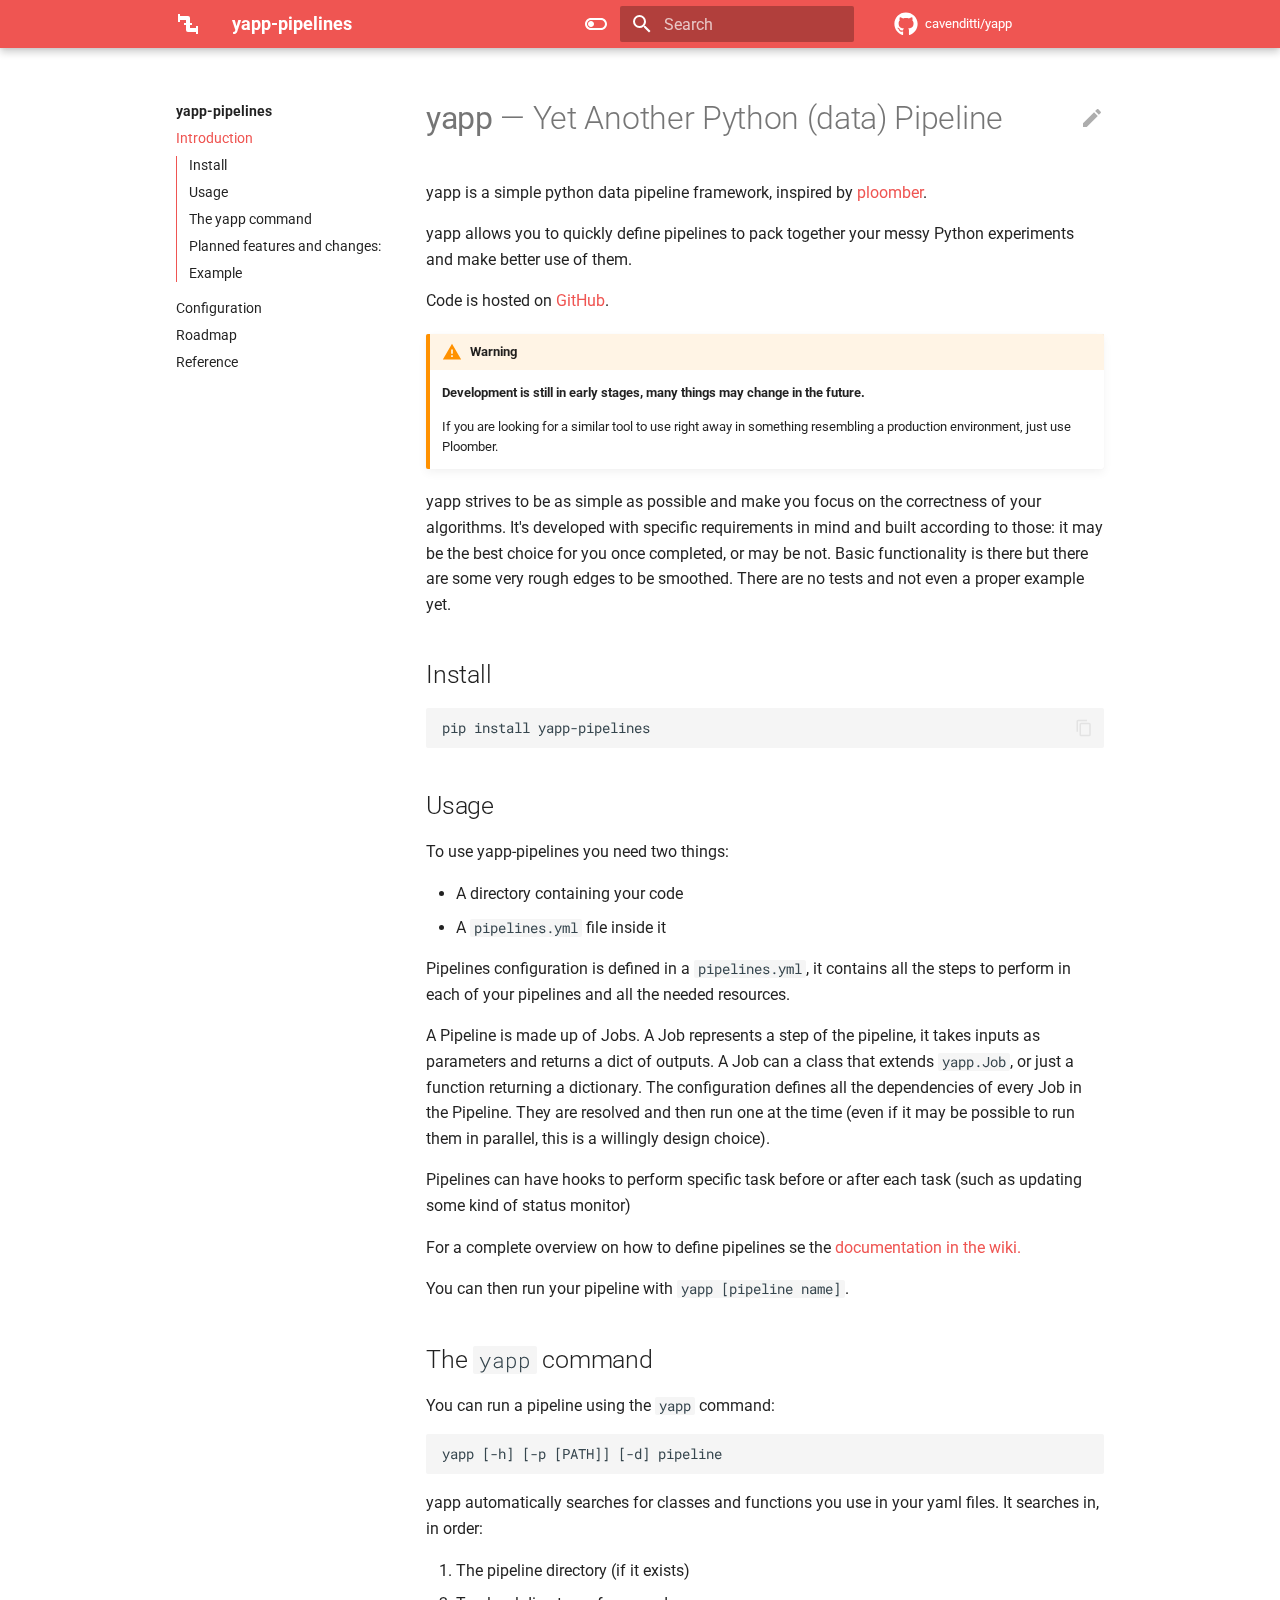
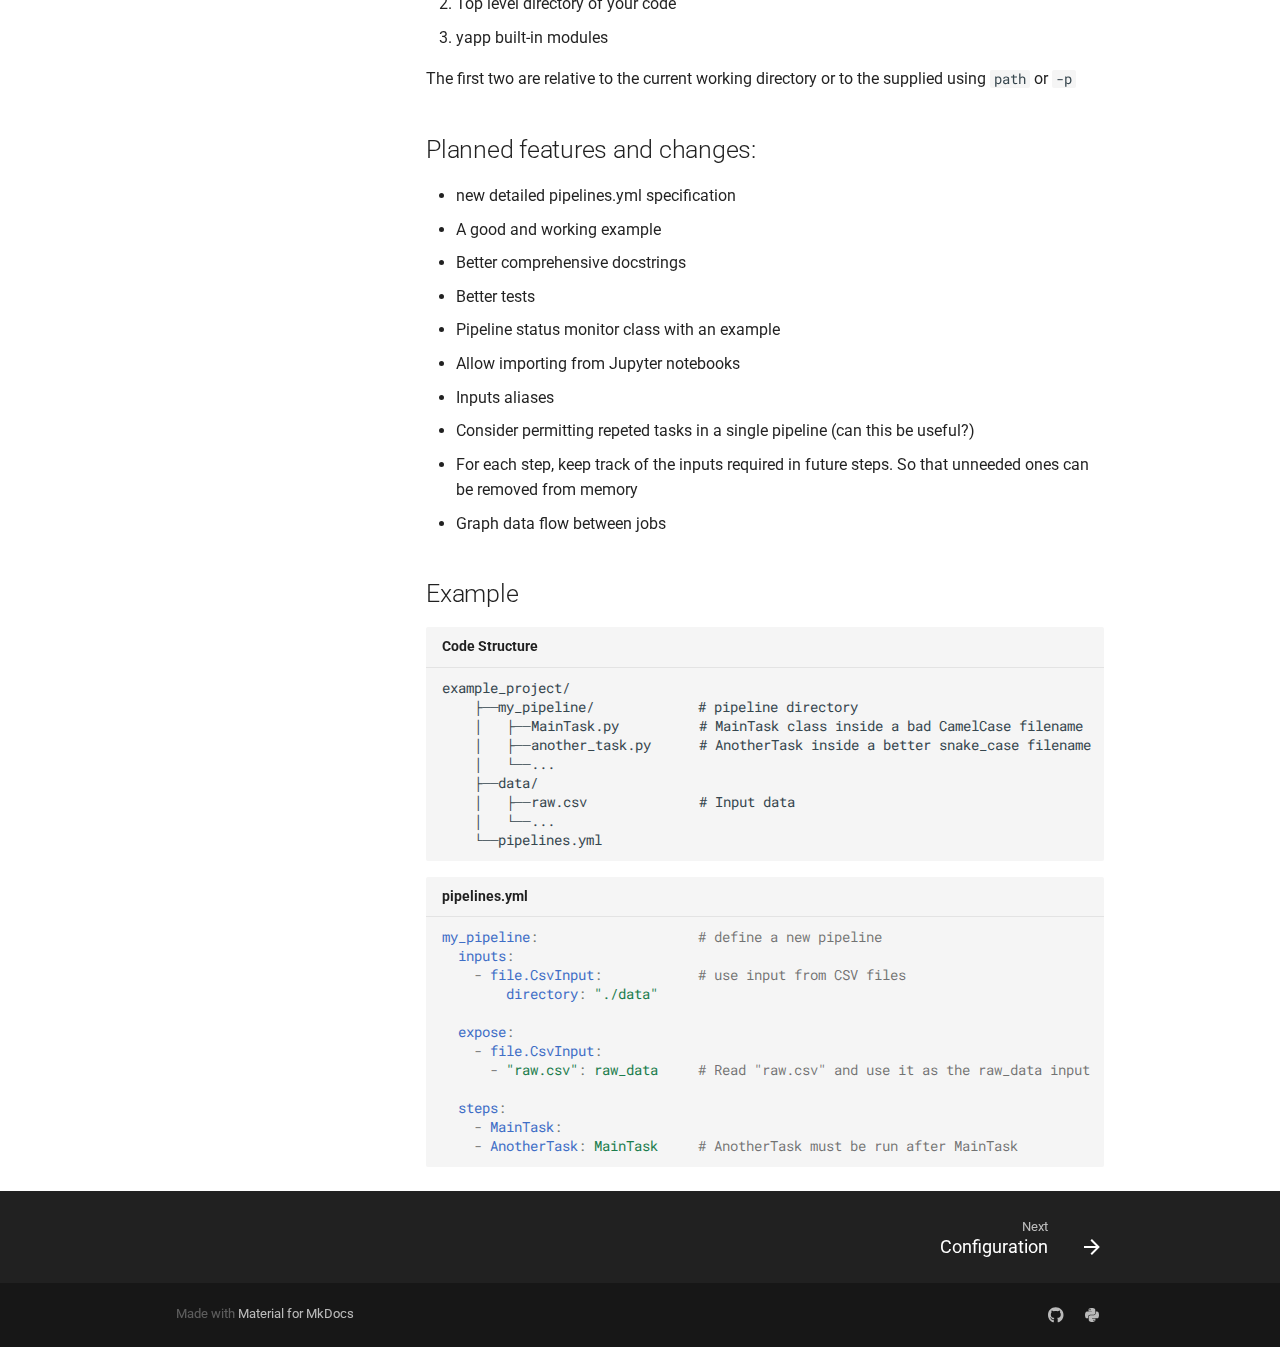
==== index.html @ 60b26a02 "Deployed 8d6e78d with MkDocs version: 1.3.0" ====
<!doctype html>
<html lang="en" class="no-js">
  <head>
    
      <meta charset="utf-8">
      <meta name="viewport" content="width=device-width,initial-scale=1">
      
      
      
      <link rel="icon" href="assets/images/favicon.png">
      <meta name="generator" content="mkdocs-1.3.0, mkdocs-material-8.2.12">
    
    
      
        <title>yapp-pipelines</title>
      
    
    
      <link rel="stylesheet" href="assets/stylesheets/main.27ad92d8.min.css">
      
        
        <link rel="stylesheet" href="assets/stylesheets/palette.cc9b2e1e.min.css">
        
      
    
    
    
      
        
        
        <link rel="preconnect" href="https://fonts.gstatic.com" crossorigin>
        <link rel="stylesheet" href="https://fonts.googleapis.com/css?family=Roboto:300,300i,400,400i,700,700i%7CRoboto+Mono:400,400i,700,700i&display=fallback">
        <style>:root{--md-text-font:"Roboto";--md-code-font:"Roboto Mono"}</style>
      
    
    
      <link rel="stylesheet" href="assets/_mkdocstrings.css">
    
      <link rel="stylesheet" href="stylesheets/extra.css">
    
    <script>__md_scope=new URL(".",location),__md_get=(e,_=localStorage,t=__md_scope)=>JSON.parse(_.getItem(t.pathname+"."+e)),__md_set=(e,_,t=localStorage,a=__md_scope)=>{try{t.setItem(a.pathname+"."+e,JSON.stringify(_))}catch(e){}}</script>
    
      

    
    
  </head>
  
  
    
    
      
    
    
    
    
    <body dir="ltr" data-md-color-scheme="default" data-md-color-primary="red" data-md-color-accent="teal">
  
    
    
      <script>var palette=__md_get("__palette");if(palette&&"object"==typeof palette.color)for(var key of Object.keys(palette.color))document.body.setAttribute("data-md-color-"+key,palette.color[key])</script>
    
    <input class="md-toggle" data-md-toggle="drawer" type="checkbox" id="__drawer" autocomplete="off">
    <input class="md-toggle" data-md-toggle="search" type="checkbox" id="__search" autocomplete="off">
    <label class="md-overlay" for="__drawer"></label>
    <div data-md-component="skip">
      
        
        <a href="#yapp-yet-another-python-data-pipeline" class="md-skip">
          Skip to content
        </a>
      
    </div>
    <div data-md-component="announce">
      
    </div>
    
    
      

<header class="md-header" data-md-component="header">
  <nav class="md-header__inner md-grid" aria-label="Header">
    <a href="." title="yapp-pipelines" class="md-header__button md-logo" aria-label="yapp-pipelines" data-md-component="logo">
      
  
  <svg xmlns="http://www.w3.org/2000/svg" viewBox="0 0 24 24"><path d="M22 14h-2v2h-6v-3h2v-2h-2V6a2 2 0 0 0-2-2H4V2H2v8h2V8h6v3H8v2h2v5a2 2 0 0 0 2 2h8v2h2"/></svg>

    </a>
    <label class="md-header__button md-icon" for="__drawer">
      <svg xmlns="http://www.w3.org/2000/svg" viewBox="0 0 24 24"><path d="M3 6h18v2H3V6m0 5h18v2H3v-2m0 5h18v2H3v-2Z"/></svg>
    </label>
    <div class="md-header__title" data-md-component="header-title">
      <div class="md-header__ellipsis">
        <div class="md-header__topic">
          <span class="md-ellipsis">
            yapp-pipelines
          </span>
        </div>
        <div class="md-header__topic" data-md-component="header-topic">
          <span class="md-ellipsis">
            
              Introduction
            
          </span>
        </div>
      </div>
    </div>
    
      <form class="md-header__option" data-md-component="palette">
        
          
          
          <input class="md-option" data-md-color-media="(prefers-color-scheme: light)" data-md-color-scheme="default" data-md-color-primary="red" data-md-color-accent="teal"  aria-label="Switch to dark mode"  type="radio" name="__palette" id="__palette_1">
          
            <label class="md-header__button md-icon" title="Switch to dark mode" for="__palette_2" hidden>
              <svg xmlns="http://www.w3.org/2000/svg" viewBox="0 0 24 24"><path d="M17 6H7c-3.31 0-6 2.69-6 6s2.69 6 6 6h10c3.31 0 6-2.69 6-6s-2.69-6-6-6zm0 10H7c-2.21 0-4-1.79-4-4s1.79-4 4-4h10c2.21 0 4 1.79 4 4s-1.79 4-4 4zM7 9c-1.66 0-3 1.34-3 3s1.34 3 3 3 3-1.34 3-3-1.34-3-3-3z"/></svg>
            </label>
          
        
          
          
          <input class="md-option" data-md-color-media="(prefers-color-scheme: dark)" data-md-color-scheme="slate" data-md-color-primary="red" data-md-color-accent="teal"  aria-label="Switch to light mode"  type="radio" name="__palette" id="__palette_2">
          
            <label class="md-header__button md-icon" title="Switch to light mode" for="__palette_1" hidden>
              <svg xmlns="http://www.w3.org/2000/svg" viewBox="0 0 24 24"><path d="M17 7H7a5 5 0 0 0-5 5 5 5 0 0 0 5 5h10a5 5 0 0 0 5-5 5 5 0 0 0-5-5m0 8a3 3 0 0 1-3-3 3 3 0 0 1 3-3 3 3 0 0 1 3 3 3 3 0 0 1-3 3Z"/></svg>
            </label>
          
        
      </form>
    
    
    
      <label class="md-header__button md-icon" for="__search">
        <svg xmlns="http://www.w3.org/2000/svg" viewBox="0 0 24 24"><path d="M9.5 3A6.5 6.5 0 0 1 16 9.5c0 1.61-.59 3.09-1.56 4.23l.27.27h.79l5 5-1.5 1.5-5-5v-.79l-.27-.27A6.516 6.516 0 0 1 9.5 16 6.5 6.5 0 0 1 3 9.5 6.5 6.5 0 0 1 9.5 3m0 2C7 5 5 7 5 9.5S7 14 9.5 14 14 12 14 9.5 12 5 9.5 5Z"/></svg>
      </label>
      <div class="md-search" data-md-component="search" role="dialog">
  <label class="md-search__overlay" for="__search"></label>
  <div class="md-search__inner" role="search">
    <form class="md-search__form" name="search">
      <input type="text" class="md-search__input" name="query" aria-label="Search" placeholder="Search" autocapitalize="off" autocorrect="off" autocomplete="off" spellcheck="false" data-md-component="search-query" required>
      <label class="md-search__icon md-icon" for="__search">
        <svg xmlns="http://www.w3.org/2000/svg" viewBox="0 0 24 24"><path d="M9.5 3A6.5 6.5 0 0 1 16 9.5c0 1.61-.59 3.09-1.56 4.23l.27.27h.79l5 5-1.5 1.5-5-5v-.79l-.27-.27A6.516 6.516 0 0 1 9.5 16 6.5 6.5 0 0 1 3 9.5 6.5 6.5 0 0 1 9.5 3m0 2C7 5 5 7 5 9.5S7 14 9.5 14 14 12 14 9.5 12 5 9.5 5Z"/></svg>
        <svg xmlns="http://www.w3.org/2000/svg" viewBox="0 0 24 24"><path d="M20 11v2H8l5.5 5.5-1.42 1.42L4.16 12l7.92-7.92L13.5 5.5 8 11h12Z"/></svg>
      </label>
      <nav class="md-search__options" aria-label="Search">
        
        <button type="reset" class="md-search__icon md-icon" aria-label="Clear" tabindex="-1">
          <svg xmlns="http://www.w3.org/2000/svg" viewBox="0 0 24 24"><path d="M19 6.41 17.59 5 12 10.59 6.41 5 5 6.41 10.59 12 5 17.59 6.41 19 12 13.41 17.59 19 19 17.59 13.41 12 19 6.41Z"/></svg>
        </button>
      </nav>
      
    </form>
    <div class="md-search__output">
      <div class="md-search__scrollwrap" data-md-scrollfix>
        <div class="md-search-result" data-md-component="search-result">
          <div class="md-search-result__meta">
            Initializing search
          </div>
          <ol class="md-search-result__list"></ol>
        </div>
      </div>
    </div>
  </div>
</div>
    
    
      <div class="md-header__source">
        <a href="https://github.com/cavenditti/yapp" title="Go to repository" class="md-source" data-md-component="source">
  <div class="md-source__icon md-icon">
    
    <svg xmlns="http://www.w3.org/2000/svg" viewBox="0 0 496 512"><!--! Font Awesome Free 6.1.1 by @fontawesome - https://fontawesome.com License - https://fontawesome.com/license/free (Icons: CC BY 4.0, Fonts: SIL OFL 1.1, Code: MIT License) Copyright 2022 Fonticons, Inc.--><path d="M165.9 397.4c0 2-2.3 3.6-5.2 3.6-3.3.3-5.6-1.3-5.6-3.6 0-2 2.3-3.6 5.2-3.6 3-.3 5.6 1.3 5.6 3.6zm-31.1-4.5c-.7 2 1.3 4.3 4.3 4.9 2.6 1 5.6 0 6.2-2s-1.3-4.3-4.3-5.2c-2.6-.7-5.5.3-6.2 2.3zm44.2-1.7c-2.9.7-4.9 2.6-4.6 4.9.3 2 2.9 3.3 5.9 2.6 2.9-.7 4.9-2.6 4.6-4.6-.3-1.9-3-3.2-5.9-2.9zM244.8 8C106.1 8 0 113.3 0 252c0 110.9 69.8 205.8 169.5 239.2 12.8 2.3 17.3-5.6 17.3-12.1 0-6.2-.3-40.4-.3-61.4 0 0-70 15-84.7-29.8 0 0-11.4-29.1-27.8-36.6 0 0-22.9-15.7 1.6-15.4 0 0 24.9 2 38.6 25.8 21.9 38.6 58.6 27.5 72.9 20.9 2.3-16 8.8-27.1 16-33.7-55.9-6.2-112.3-14.3-112.3-110.5 0-27.5 7.6-41.3 23.6-58.9-2.6-6.5-11.1-33.3 2.6-67.9 20.9-6.5 69 27 69 27 20-5.6 41.5-8.5 62.8-8.5s42.8 2.9 62.8 8.5c0 0 48.1-33.6 69-27 13.7 34.7 5.2 61.4 2.6 67.9 16 17.7 25.8 31.5 25.8 58.9 0 96.5-58.9 104.2-114.8 110.5 9.2 7.9 17 22.9 17 46.4 0 33.7-.3 75.4-.3 83.6 0 6.5 4.6 14.4 17.3 12.1C428.2 457.8 496 362.9 496 252 496 113.3 383.5 8 244.8 8zM97.2 352.9c-1.3 1-1 3.3.7 5.2 1.6 1.6 3.9 2.3 5.2 1 1.3-1 1-3.3-.7-5.2-1.6-1.6-3.9-2.3-5.2-1zm-10.8-8.1c-.7 1.3.3 2.9 2.3 3.9 1.6 1 3.6.7 4.3-.7.7-1.3-.3-2.9-2.3-3.9-2-.6-3.6-.3-4.3.7zm32.4 35.6c-1.6 1.3-1 4.3 1.3 6.2 2.3 2.3 5.2 2.6 6.5 1 1.3-1.3.7-4.3-1.3-6.2-2.2-2.3-5.2-2.6-6.5-1zm-11.4-14.7c-1.6 1-1.6 3.6 0 5.9 1.6 2.3 4.3 3.3 5.6 2.3 1.6-1.3 1.6-3.9 0-6.2-1.4-2.3-4-3.3-5.6-2z"/></svg>
  </div>
  <div class="md-source__repository">
    cavenditti/yapp
  </div>
</a>
      </div>
    
  </nav>
  
</header>
    
    <div class="md-container" data-md-component="container">
      
      
        
          
        
      
      <main class="md-main" data-md-component="main">
        <div class="md-main__inner md-grid">
          
            
              
              <div class="md-sidebar md-sidebar--primary" data-md-component="sidebar" data-md-type="navigation" >
                <div class="md-sidebar__scrollwrap">
                  <div class="md-sidebar__inner">
                    


  

<nav class="md-nav md-nav--primary md-nav--integrated" aria-label="Navigation" data-md-level="0">
  <label class="md-nav__title" for="__drawer">
    <a href="." title="yapp-pipelines" class="md-nav__button md-logo" aria-label="yapp-pipelines" data-md-component="logo">
      
  
  <svg xmlns="http://www.w3.org/2000/svg" viewBox="0 0 24 24"><path d="M22 14h-2v2h-6v-3h2v-2h-2V6a2 2 0 0 0-2-2H4V2H2v8h2V8h6v3H8v2h2v5a2 2 0 0 0 2 2h8v2h2"/></svg>

    </a>
    yapp-pipelines
  </label>
  
    <div class="md-nav__source">
      <a href="https://github.com/cavenditti/yapp" title="Go to repository" class="md-source" data-md-component="source">
  <div class="md-source__icon md-icon">
    
    <svg xmlns="http://www.w3.org/2000/svg" viewBox="0 0 496 512"><!--! Font Awesome Free 6.1.1 by @fontawesome - https://fontawesome.com License - https://fontawesome.com/license/free (Icons: CC BY 4.0, Fonts: SIL OFL 1.1, Code: MIT License) Copyright 2022 Fonticons, Inc.--><path d="M165.9 397.4c0 2-2.3 3.6-5.2 3.6-3.3.3-5.6-1.3-5.6-3.6 0-2 2.3-3.6 5.2-3.6 3-.3 5.6 1.3 5.6 3.6zm-31.1-4.5c-.7 2 1.3 4.3 4.3 4.9 2.6 1 5.6 0 6.2-2s-1.3-4.3-4.3-5.2c-2.6-.7-5.5.3-6.2 2.3zm44.2-1.7c-2.9.7-4.9 2.6-4.6 4.9.3 2 2.9 3.3 5.9 2.6 2.9-.7 4.9-2.6 4.6-4.6-.3-1.9-3-3.2-5.9-2.9zM244.8 8C106.1 8 0 113.3 0 252c0 110.9 69.8 205.8 169.5 239.2 12.8 2.3 17.3-5.6 17.3-12.1 0-6.2-.3-40.4-.3-61.4 0 0-70 15-84.7-29.8 0 0-11.4-29.1-27.8-36.6 0 0-22.9-15.7 1.6-15.4 0 0 24.9 2 38.6 25.8 21.9 38.6 58.6 27.5 72.9 20.9 2.3-16 8.8-27.1 16-33.7-55.9-6.2-112.3-14.3-112.3-110.5 0-27.5 7.6-41.3 23.6-58.9-2.6-6.5-11.1-33.3 2.6-67.9 20.9-6.5 69 27 69 27 20-5.6 41.5-8.5 62.8-8.5s42.8 2.9 62.8 8.5c0 0 48.1-33.6 69-27 13.7 34.7 5.2 61.4 2.6 67.9 16 17.7 25.8 31.5 25.8 58.9 0 96.5-58.9 104.2-114.8 110.5 9.2 7.9 17 22.9 17 46.4 0 33.7-.3 75.4-.3 83.6 0 6.5 4.6 14.4 17.3 12.1C428.2 457.8 496 362.9 496 252 496 113.3 383.5 8 244.8 8zM97.2 352.9c-1.3 1-1 3.3.7 5.2 1.6 1.6 3.9 2.3 5.2 1 1.3-1 1-3.3-.7-5.2-1.6-1.6-3.9-2.3-5.2-1zm-10.8-8.1c-.7 1.3.3 2.9 2.3 3.9 1.6 1 3.6.7 4.3-.7.7-1.3-.3-2.9-2.3-3.9-2-.6-3.6-.3-4.3.7zm32.4 35.6c-1.6 1.3-1 4.3 1.3 6.2 2.3 2.3 5.2 2.6 6.5 1 1.3-1.3.7-4.3-1.3-6.2-2.2-2.3-5.2-2.6-6.5-1zm-11.4-14.7c-1.6 1-1.6 3.6 0 5.9 1.6 2.3 4.3 3.3 5.6 2.3 1.6-1.3 1.6-3.9 0-6.2-1.4-2.3-4-3.3-5.6-2z"/></svg>
  </div>
  <div class="md-source__repository">
    cavenditti/yapp
  </div>
</a>
    </div>
  
  <ul class="md-nav__list" data-md-scrollfix>
    
      
      
      

  
  
    
  
  
    <li class="md-nav__item md-nav__item--active">
      
      <input class="md-nav__toggle md-toggle" data-md-toggle="toc" type="checkbox" id="__toc">
      
      
        
      
      
        <label class="md-nav__link md-nav__link--active" for="__toc">
          Introduction
          <span class="md-nav__icon md-icon"></span>
        </label>
      
      <a href="." class="md-nav__link md-nav__link--active">
        Introduction
      </a>
      
        

<nav class="md-nav md-nav--secondary" aria-label="Table of contents">
  
  
  
    
  
  
    <label class="md-nav__title" for="__toc">
      <span class="md-nav__icon md-icon"></span>
      Table of contents
    </label>
    <ul class="md-nav__list" data-md-component="toc" data-md-scrollfix>
      
        <li class="md-nav__item">
  <a href="#install" class="md-nav__link">
    Install
  </a>
  
</li>
      
        <li class="md-nav__item">
  <a href="#usage" class="md-nav__link">
    Usage
  </a>
  
</li>
      
        <li class="md-nav__item">
  <a href="#the-yapp-command" class="md-nav__link">
    The yapp command
  </a>
  
</li>
      
        <li class="md-nav__item">
  <a href="#planned-features-and-changes" class="md-nav__link">
    Planned features and changes:
  </a>
  
</li>
      
        <li class="md-nav__item">
  <a href="#example" class="md-nav__link">
    Example
  </a>
  
</li>
      
    </ul>
  
</nav>
      
    </li>
  

    
      
      
      

  
  
  
    <li class="md-nav__item">
      <a href="configuration/" class="md-nav__link">
        Configuration
      </a>
    </li>
  

    
      
      
      

  
  
  
    <li class="md-nav__item">
      <a href="roadmap/" class="md-nav__link">
        Roadmap
      </a>
    </li>
  

    
      
      
      

  
  
  
    <li class="md-nav__item">
      <a href="reference/" class="md-nav__link">
        Reference
      </a>
    </li>
  

    
  </ul>
</nav>
                  </div>
                </div>
              </div>
            
            
          
          <div class="md-content" data-md-component="content">
            <article class="md-content__inner md-typeset">
              
                
  <a href="https://github.com/cavenditti/yapp/edit/master/docs/index.md" title="Edit this page" class="md-content__button md-icon">
    <svg xmlns="http://www.w3.org/2000/svg" viewBox="0 0 24 24"><path d="M20.71 7.04c.39-.39.39-1.04 0-1.41l-2.34-2.34c-.37-.39-1.02-.39-1.41 0l-1.84 1.83 3.75 3.75M3 17.25V21h3.75L17.81 9.93l-3.75-3.75L3 17.25Z"/></svg>
  </a>



<h1 id="yapp-yet-another-python-data-pipeline"><strong>yapp</strong> — Yet Another Python (data) Pipeline</h1>
<p>yapp is a simple python data pipeline framework, inspired by <a href="https://github.com/ploomber/ploomber">ploomber</a>.</p>
<p>yapp allows you to quickly define pipelines to pack together your messy Python experiments and make better
use of them.</p>
<p>Code is hosted on <a href="https://github.com/cavenditti/yapp">GitHub</a>.</p>
<div class="admonition warning">
<p class="admonition-title">Warning</p>
<p><strong>Development is still in early stages, many things may change in the future.</strong></p>
<p>If you are looking for a similar tool to use right away in something resembling a production environment, just
use Ploomber.</p>
</div>
<p>yapp strives to be as simple as possible and make you focus on the correctness of your algorithms.
It's developed with specific requirements in mind and built according to those: it may be the best choice for you once completed, or may be not.
Basic functionality is there but there are some very rough edges to be smoothed. There are no tests and not even a proper example yet.</p>
<h2 id="install">Install</h2>
<div class="highlight"><pre><span></span><code><a id="__codelineno-0-1" name="__codelineno-0-1" href="#__codelineno-0-1"></a>pip install yapp-pipelines
</code></pre></div>
<h2 id="usage">Usage</h2>
<p>To use yapp-pipelines you need two things:</p>
<ul>
<li>A directory containing your code</li>
<li>A <code>pipelines.yml</code> file inside it</li>
</ul>
<p>Pipelines configuration is defined in a <code>pipelines.yml</code>, it contains all the steps to perform in each of your pipelines and all the needed resources.</p>
<p>A Pipeline is made up of Jobs.
A Job represents a step of the pipeline, it takes inputs as parameters and returns a dict of outputs.
A Job can a class that extends <code>yapp.Job</code>, or just a function returning a dictionary.
The configuration defines all the dependencies of every Job in the Pipeline. They are resolved and
then run one at the time (even if it may be possible to run them in parallel, this is a
willingly design choice).</p>
<p>Pipelines can have hooks to perform specific task before or after each task (such as updating some
kind of status monitor)</p>
<p>For a complete overview on how to define pipelines se the <a href="https://github.com/cavenditti/yapp/wiki/pipelines.yml">documentation in the wiki.</a></p>
<p>You can then run your pipeline with <code>yapp [pipeline name]</code>.</p>
<h2 id="the-yapp-command">The <code>yapp</code> command</h2>
<p>You can run a pipeline using the <code>yapp</code> command:
<div class="highlight"><pre><span></span><code><a id="__codelineno-1-1" name="__codelineno-1-1" href="#__codelineno-1-1"></a>yapp [-h] [-p [PATH]] [-d] pipeline
</code></pre></div></p>
<p>yapp automatically searches for classes and functions you use in your yaml files.
It searches in, in order:</p>
<ol>
<li>The pipeline directory (if it exists)</li>
<li>Top level directory of your code</li>
<li>yapp built-in modules</li>
</ol>
<p>The first two are relative to the current working directory or to the supplied using <code>path</code> or <code>-p</code></p>
<h2 id="planned-features-and-changes">Planned features and changes:</h2>
<ul>
<li>new detailed pipelines.yml specification</li>
<li>A good and working example</li>
<li>Better comprehensive docstrings</li>
<li>Better tests</li>
<li>Pipeline status monitor class with an example</li>
<li>Allow importing from Jupyter notebooks</li>
<li>Inputs aliases</li>
<li>Consider permitting repeted tasks in a single pipeline (can this be useful?)</li>
<li>For each step, keep track of the inputs required in future steps. So that unneeded ones can be
   removed from memory</li>
<li>Graph data flow between jobs</li>
</ul>
<h2 id="example">Example</h2>
<div class="highlight"><span class="filename">Code Structure</span><pre><span></span><code><a id="__codelineno-2-1" name="__codelineno-2-1" href="#__codelineno-2-1"></a>example_project/
<a id="__codelineno-2-2" name="__codelineno-2-2" href="#__codelineno-2-2"></a>    ├──my_pipeline/             # pipeline directory
<a id="__codelineno-2-3" name="__codelineno-2-3" href="#__codelineno-2-3"></a>    │   ├──MainTask.py          # MainTask class inside a bad CamelCase filename
<a id="__codelineno-2-4" name="__codelineno-2-4" href="#__codelineno-2-4"></a>    │   ├──another_task.py      # AnotherTask inside a better snake_case filename
<a id="__codelineno-2-5" name="__codelineno-2-5" href="#__codelineno-2-5"></a>    │   └──...
<a id="__codelineno-2-6" name="__codelineno-2-6" href="#__codelineno-2-6"></a>    ├──data/
<a id="__codelineno-2-7" name="__codelineno-2-7" href="#__codelineno-2-7"></a>    │   ├──raw.csv              # Input data
<a id="__codelineno-2-8" name="__codelineno-2-8" href="#__codelineno-2-8"></a>    │   └──...
<a id="__codelineno-2-9" name="__codelineno-2-9" href="#__codelineno-2-9"></a>    └──pipelines.yml
</code></pre></div>
<div class="highlight"><span class="filename">pipelines.yml</span><pre><span></span><code><a id="__codelineno-3-1" name="__codelineno-3-1" href="#__codelineno-3-1"></a><span class="nt">my_pipeline</span><span class="p">:</span><span class="w">                    </span><span class="c1"># define a new pipeline</span><span class="w"></span>
<a id="__codelineno-3-2" name="__codelineno-3-2" href="#__codelineno-3-2"></a><span class="w">  </span><span class="nt">inputs</span><span class="p">:</span><span class="w"></span>
<a id="__codelineno-3-3" name="__codelineno-3-3" href="#__codelineno-3-3"></a><span class="w">    </span><span class="p p-Indicator">-</span><span class="w"> </span><span class="nt">file.CsvInput</span><span class="p">:</span><span class="w">            </span><span class="c1"># use input from CSV files</span><span class="w"></span>
<a id="__codelineno-3-4" name="__codelineno-3-4" href="#__codelineno-3-4"></a><span class="w">        </span><span class="nt">directory</span><span class="p">:</span><span class="w"> </span><span class="s">&quot;./data&quot;</span><span class="w"></span>
<a id="__codelineno-3-5" name="__codelineno-3-5" href="#__codelineno-3-5"></a>
<a id="__codelineno-3-6" name="__codelineno-3-6" href="#__codelineno-3-6"></a><span class="w">  </span><span class="nt">expose</span><span class="p">:</span><span class="w"></span>
<a id="__codelineno-3-7" name="__codelineno-3-7" href="#__codelineno-3-7"></a><span class="w">    </span><span class="p p-Indicator">-</span><span class="w"> </span><span class="nt">file.CsvInput</span><span class="p">:</span><span class="w"></span>
<a id="__codelineno-3-8" name="__codelineno-3-8" href="#__codelineno-3-8"></a><span class="w">      </span><span class="p p-Indicator">-</span><span class="w"> </span><span class="s">&quot;raw.csv&quot;</span><span class="p p-Indicator">:</span><span class="w"> </span><span class="l l-Scalar l-Scalar-Plain">raw_data</span><span class="w">     </span><span class="c1"># Read &quot;raw.csv&quot; and use it as the raw_data input</span><span class="w"></span>
<a id="__codelineno-3-9" name="__codelineno-3-9" href="#__codelineno-3-9"></a>
<a id="__codelineno-3-10" name="__codelineno-3-10" href="#__codelineno-3-10"></a><span class="w">  </span><span class="nt">steps</span><span class="p">:</span><span class="w"></span>
<a id="__codelineno-3-11" name="__codelineno-3-11" href="#__codelineno-3-11"></a><span class="w">    </span><span class="p p-Indicator">-</span><span class="w"> </span><span class="nt">MainTask</span><span class="p">:</span><span class="w"></span>
<a id="__codelineno-3-12" name="__codelineno-3-12" href="#__codelineno-3-12"></a><span class="w">    </span><span class="p p-Indicator">-</span><span class="w"> </span><span class="nt">AnotherTask</span><span class="p">:</span><span class="w"> </span><span class="l l-Scalar l-Scalar-Plain">MainTask</span><span class="w">     </span><span class="c1"># AnotherTask must be run after MainTask</span><span class="w"></span>
</code></pre></div>

              
            </article>
          </div>
        </div>
        
      </main>
      
        <footer class="md-footer">
  
    <nav class="md-footer__inner md-grid" aria-label="Footer">
      
      
        
        <a href="configuration/" class="md-footer__link md-footer__link--next" aria-label="Next: Configuration" rel="next">
          <div class="md-footer__title">
            <div class="md-ellipsis">
              <span class="md-footer__direction">
                Next
              </span>
              Configuration
            </div>
          </div>
          <div class="md-footer__button md-icon">
            <svg xmlns="http://www.w3.org/2000/svg" viewBox="0 0 24 24"><path d="M4 11v2h12l-5.5 5.5 1.42 1.42L19.84 12l-7.92-7.92L10.5 5.5 16 11H4Z"/></svg>
          </div>
        </a>
      
    </nav>
  
  <div class="md-footer-meta md-typeset">
    <div class="md-footer-meta__inner md-grid">
      <div class="md-copyright">
  
  
    Made with
    <a href="https://squidfunk.github.io/mkdocs-material/" target="_blank" rel="noopener">
      Material for MkDocs
    </a>
  
</div>
      
        <div class="md-social">
  
    
    
    <a href="https://github.com/cavenditti/yapp" target="_blank" rel="noopener" title="cavenditti/yapp" class="md-social__link">
      <svg xmlns="http://www.w3.org/2000/svg" viewBox="0 0 496 512"><!--! Font Awesome Free 6.1.1 by @fontawesome - https://fontawesome.com License - https://fontawesome.com/license/free (Icons: CC BY 4.0, Fonts: SIL OFL 1.1, Code: MIT License) Copyright 2022 Fonticons, Inc.--><path d="M165.9 397.4c0 2-2.3 3.6-5.2 3.6-3.3.3-5.6-1.3-5.6-3.6 0-2 2.3-3.6 5.2-3.6 3-.3 5.6 1.3 5.6 3.6zm-31.1-4.5c-.7 2 1.3 4.3 4.3 4.9 2.6 1 5.6 0 6.2-2s-1.3-4.3-4.3-5.2c-2.6-.7-5.5.3-6.2 2.3zm44.2-1.7c-2.9.7-4.9 2.6-4.6 4.9.3 2 2.9 3.3 5.9 2.6 2.9-.7 4.9-2.6 4.6-4.6-.3-1.9-3-3.2-5.9-2.9zM244.8 8C106.1 8 0 113.3 0 252c0 110.9 69.8 205.8 169.5 239.2 12.8 2.3 17.3-5.6 17.3-12.1 0-6.2-.3-40.4-.3-61.4 0 0-70 15-84.7-29.8 0 0-11.4-29.1-27.8-36.6 0 0-22.9-15.7 1.6-15.4 0 0 24.9 2 38.6 25.8 21.9 38.6 58.6 27.5 72.9 20.9 2.3-16 8.8-27.1 16-33.7-55.9-6.2-112.3-14.3-112.3-110.5 0-27.5 7.6-41.3 23.6-58.9-2.6-6.5-11.1-33.3 2.6-67.9 20.9-6.5 69 27 69 27 20-5.6 41.5-8.5 62.8-8.5s42.8 2.9 62.8 8.5c0 0 48.1-33.6 69-27 13.7 34.7 5.2 61.4 2.6 67.9 16 17.7 25.8 31.5 25.8 58.9 0 96.5-58.9 104.2-114.8 110.5 9.2 7.9 17 22.9 17 46.4 0 33.7-.3 75.4-.3 83.6 0 6.5 4.6 14.4 17.3 12.1C428.2 457.8 496 362.9 496 252 496 113.3 383.5 8 244.8 8zM97.2 352.9c-1.3 1-1 3.3.7 5.2 1.6 1.6 3.9 2.3 5.2 1 1.3-1 1-3.3-.7-5.2-1.6-1.6-3.9-2.3-5.2-1zm-10.8-8.1c-.7 1.3.3 2.9 2.3 3.9 1.6 1 3.6.7 4.3-.7.7-1.3-.3-2.9-2.3-3.9-2-.6-3.6-.3-4.3.7zm32.4 35.6c-1.6 1.3-1 4.3 1.3 6.2 2.3 2.3 5.2 2.6 6.5 1 1.3-1.3.7-4.3-1.3-6.2-2.2-2.3-5.2-2.6-6.5-1zm-11.4-14.7c-1.6 1-1.6 3.6 0 5.9 1.6 2.3 4.3 3.3 5.6 2.3 1.6-1.3 1.6-3.9 0-6.2-1.4-2.3-4-3.3-5.6-2z"/></svg>
    </a>
  
    
    
    <a href="https://pypi.org/project/yapp-pipelines/" target="_blank" rel="noopener" title="yapp-pipelines" class="md-social__link">
      <svg xmlns="http://www.w3.org/2000/svg" viewBox="0 0 448 512"><!--! Font Awesome Free 6.1.1 by @fontawesome - https://fontawesome.com License - https://fontawesome.com/license/free (Icons: CC BY 4.0, Fonts: SIL OFL 1.1, Code: MIT License) Copyright 2022 Fonticons, Inc.--><path d="M439.8 200.5c-7.7-30.9-22.3-54.2-53.4-54.2h-40.1v47.4c0 36.8-31.2 67.8-66.8 67.8H172.7c-29.2 0-53.4 25-53.4 54.3v101.8c0 29 25.2 46 53.4 54.3 33.8 9.9 66.3 11.7 106.8 0 26.9-7.8 53.4-23.5 53.4-54.3v-40.7H226.2v-13.6h160.2c31.1 0 42.6-21.7 53.4-54.2 11.2-33.5 10.7-65.7 0-108.6zM286.2 404c11.1 0 20.1 9.1 20.1 20.3 0 11.3-9 20.4-20.1 20.4-11 0-20.1-9.2-20.1-20.4.1-11.3 9.1-20.3 20.1-20.3zM167.8 248.1h106.8c29.7 0 53.4-24.5 53.4-54.3V91.9c0-29-24.4-50.7-53.4-55.6-35.8-5.9-74.7-5.6-106.8.1-45.2 8-53.4 24.7-53.4 55.6v40.7h106.9v13.6h-147c-31.1 0-58.3 18.7-66.8 54.2-9.8 40.7-10.2 66.1 0 108.6 7.6 31.6 25.7 54.2 56.8 54.2H101v-48.8c0-35.3 30.5-66.4 66.8-66.4zm-6.7-142.6c-11.1 0-20.1-9.1-20.1-20.3.1-11.3 9-20.4 20.1-20.4 11 0 20.1 9.2 20.1 20.4s-9 20.3-20.1 20.3z"/></svg>
    </a>
  
</div>
      
    </div>
  </div>
</footer>
      
    </div>
    <div class="md-dialog" data-md-component="dialog">
      <div class="md-dialog__inner md-typeset"></div>
    </div>
    <script id="__config" type="application/json">{"base": ".", "features": ["navigation.instant", "navigation.tracking", "toc.integrate"], "search": "assets/javascripts/workers/search.2a1c317c.min.js", "translations": {"clipboard.copied": "Copied to clipboard", "clipboard.copy": "Copy to clipboard", "search.config.lang": "en", "search.config.pipeline": "trimmer, stopWordFilter", "search.config.separator": "[\\s\\-]+", "search.placeholder": "Search", "search.result.more.one": "1 more on this page", "search.result.more.other": "# more on this page", "search.result.none": "No matching documents", "search.result.one": "1 matching document", "search.result.other": "# matching documents", "search.result.placeholder": "Type to start searching", "search.result.term.missing": "Missing", "select.version.title": "Select version"}}</script>
    
    
      <script src="assets/javascripts/bundle.ed9748b7.min.js"></script>
      
    
  </body>
</html>
---- assets/stylesheets/main.27ad92d8.min.css ----
@charset "UTF-8";html{-webkit-text-size-adjust:none;-moz-text-size-adjust:none;-ms-text-size-adjust:none;text-size-adjust:none;box-sizing:border-box}*,:after,:before{box-sizing:inherit}@media (prefers-reduced-motion){*,:after,:before{transition:none!important}}body{margin:0}a,button,input,label{-webkit-tap-highlight-color:transparent}a{color:inherit;text-decoration:none}hr{border:0;box-sizing:initial;display:block;height:.05rem;overflow:visible;padding:0}small{font-size:80%}sub,sup{line-height:1em}img{border-style:none}table{border-collapse:initial;border-spacing:0}td,th{font-weight:400;vertical-align:top}button{background:transparent;border:0;font-family:inherit;font-size:inherit;margin:0;padding:0}input{border:0;outline:none}:root{--md-default-fg-color:rgba(0,0,0,.87);--md-default-fg-color--light:rgba(0,0,0,.54);--md-default-fg-color--lighter:rgba(0,0,0,.32);--md-default-fg-color--lightest:rgba(0,0,0,.07);--md-default-bg-color:#fff;--md-default-bg-color--light:hsla(0,0%,100%,.7);--md-default-bg-color--lighter:hsla(0,0%,100%,.3);--md-default-bg-color--lightest:hsla(0,0%,100%,.12);--md-primary-fg-color:#4051b5;--md-primary-fg-color--light:#5d6cc0;--md-primary-fg-color--dark:#303fa1;--md-primary-bg-color:#fff;--md-primary-bg-color--light:hsla(0,0%,100%,.7);--md-accent-fg-color:#526cfe;--md-accent-fg-color--transparent:rgba(82,108,254,.1);--md-accent-bg-color:#fff;--md-accent-bg-color--light:hsla(0,0%,100%,.7);--md-shadow-z1:0 0.2rem 0.5rem rgba(0,0,0,.05),0 0 0.05rem rgba(0,0,0,.1);--md-shadow-z2:0 0.2rem 0.5rem rgba(0,0,0,.1),0 0 0.05rem rgba(0,0,0,.25);--md-shadow-z3:0 0.2rem 0.5rem rgba(0,0,0,.2),0 0 0.05rem rgba(0,0,0,.35)}:root>*{--md-code-fg-color:#36464e;--md-code-bg-color:#f5f5f5;--md-code-hl-color:rgba(255,255,0,.5);--md-code-hl-number-color:#d52a2a;--md-code-hl-special-color:#db1457;--md-code-hl-function-color:#a846b9;--md-code-hl-constant-color:#6e59d9;--md-code-hl-keyword-color:#3f6ec6;--md-code-hl-string-color:#1c7d4d;--md-code-hl-name-color:var(--md-code-fg-color);--md-code-hl-operator-color:var(--md-default-fg-color--light);--md-code-hl-punctuation-color:var(--md-default-fg-color--light);--md-code-hl-comment-color:var(--md-default-fg-color--light);--md-code-hl-generic-color:var(--md-default-fg-color--light);--md-code-hl-variable-color:var(--md-default-fg-color--light);--md-typeset-color:var(--md-default-fg-color);--md-typeset-a-color:var(--md-primary-fg-color);--md-typeset-mark-color:rgba(255,255,0,.5);--md-typeset-del-color:rgba(245,80,61,.15);--md-typeset-ins-color:rgba(11,213,112,.15);--md-typeset-kbd-color:#fafafa;--md-typeset-kbd-accent-color:#fff;--md-typeset-kbd-border-color:#b8b8b8;--md-typeset-table-color:rgba(0,0,0,.12);--md-admonition-fg-color:var(--md-default-fg-color);--md-admonition-bg-color:var(--md-default-bg-color);--md-footer-fg-color:#fff;--md-footer-fg-color--light:hsla(0,0%,100%,.7);--md-footer-fg-color--lighter:hsla(0,0%,100%,.3);--md-footer-bg-color:rgba(0,0,0,.87);--md-footer-bg-color--dark:rgba(0,0,0,.32)}.md-icon svg{fill:currentcolor;display:block;height:1.2rem;width:1.2rem}body{-webkit-font-smoothing:antialiased;-moz-osx-font-smoothing:grayscale;--md-text-font-family:var(--md-text-font,_),-apple-system,BlinkMacSystemFont,Helvetica,Arial,sans-serif;--md-code-font-family:var(--md-code-font,_),SFMono-Regular,Consolas,Menlo,monospace}body,input{font-feature-settings:"kern","liga";font-family:var(--md-text-font-family)}body,code,input,kbd,pre{color:var(--md-typeset-color)}code,kbd,pre{font-feature-settings:"kern";font-family:var(--md-code-font-family)}:root{--md-typeset-table-sort-icon:url('data:image/svg+xml;charset=utf-8,<svg xmlns="http://www.w3.org/2000/svg" viewBox="0 0 24 24"><path d="m18 21-4-4h3V7h-3l4-4 4 4h-3v10h3M2 19v-2h10v2M2 13v-2h7v2M2 7V5h4v2H2Z"/></svg>');--md-typeset-table-sort-icon--asc:url('data:image/svg+xml;charset=utf-8,<svg xmlns="http://www.w3.org/2000/svg" viewBox="0 0 24 24"><path d="M19 17h3l-4 4-4-4h3V3h2M2 17h10v2H2M6 5v2H2V5m0 6h7v2H2v-2Z"/></svg>');--md-typeset-table-sort-icon--desc:url('data:image/svg+xml;charset=utf-8,<svg xmlns="http://www.w3.org/2000/svg" viewBox="0 0 24 24"><path d="M19 7h3l-4-4-4 4h3v14h2M2 17h10v2H2M6 5v2H2V5m0 6h7v2H2v-2Z"/></svg>')}.md-typeset{-webkit-print-color-adjust:exact;color-adjust:exact;font-size:.8rem;line-height:1.6}@media print{.md-typeset{font-size:.68rem}}.md-typeset blockquote,.md-typeset dl,.md-typeset figure,.md-typeset ol,.md-typeset pre,.md-typeset ul{margin-bottom:1em;margin-top:1em}.md-typeset h1{color:var(--md-default-fg-color--light);font-size:2em;line-height:1.3;margin:0 0 1.25em}.md-typeset h1,.md-typeset h2{font-weight:300;letter-spacing:-.01em}.md-typeset h2{font-size:1.5625em;line-height:1.4;margin:1.6em 0 .64em}.md-typeset h3{font-size:1.25em;font-weight:400;letter-spacing:-.01em;line-height:1.5;margin:1.6em 0 .8em}.md-typeset h2+h3{margin-top:.8em}.md-typeset h4{font-weight:700;letter-spacing:-.01em;margin:1em 0}.md-typeset h5,.md-typeset h6{color:var(--md-default-fg-color--light);font-size:.8em;font-weight:700;letter-spacing:-.01em;margin:1.25em 0}.md-typeset h5{text-transform:uppercase}.md-typeset hr{border-bottom:.05rem solid var(--md-default-fg-color--lightest);display:flow-root;margin:1.5em 0}.md-typeset a{color:var(--md-typeset-a-color);word-break:break-word}.md-typeset a,.md-typeset a:before{transition:color 125ms}.md-typeset a:focus,.md-typeset a:hover{color:var(--md-accent-fg-color)}.md-typeset a:focus code,.md-typeset a:hover code{background-color:var(--md-accent-fg-color--transparent)}.md-typeset a code{color:currentcolor;transition:background-color 125ms}.md-typeset a.focus-visible{outline-color:var(--md-accent-fg-color);outline-offset:.2rem}.md-typeset code,.md-typeset kbd,.md-typeset pre{color:var(--md-code-fg-color);direction:ltr}@media print{.md-typeset code,.md-typeset kbd,.md-typeset pre{white-space:pre-wrap}}.md-typeset code{background-color:var(--md-code-bg-color);border-radius:.1rem;-webkit-box-decoration-break:clone;box-decoration-break:clone;font-size:.85em;padding:0 .2941176471em;word-break:break-word}.md-typeset code:not(.focus-visible){-webkit-tap-highlight-color:transparent;outline:none}.md-typeset pre{display:flow-root;line-height:1.4;position:relative}.md-typeset pre>code{-webkit-box-decoration-break:slice;box-decoration-break:slice;box-shadow:none;display:block;margin:0;outline-color:var(--md-accent-fg-color);overflow:auto;padding:.7720588235em 1.1764705882em;scrollbar-color:var(--md-default-fg-color--lighter) transparent;scrollbar-width:thin;touch-action:auto;word-break:normal}.md-typeset pre>code:hover{scrollbar-color:var(--md-accent-fg-color) transparent}.md-typeset pre>code::-webkit-scrollbar{height:.2rem;width:.2rem}.md-typeset pre>code::-webkit-scrollbar-thumb{background-color:var(--md-default-fg-color--lighter)}.md-typeset pre>code::-webkit-scrollbar-thumb:hover{background-color:var(--md-accent-fg-color)}.md-typeset kbd{background-color:var(--md-typeset-kbd-color);border-radius:.1rem;box-shadow:0 .1rem 0 .05rem var(--md-typeset-kbd-border-color),0 .1rem 0 var(--md-typeset-kbd-border-color),0 -.1rem .2rem var(--md-typeset-kbd-accent-color) inset;color:var(--md-default-fg-color);display:inline-block;font-size:.75em;padding:0 .6666666667em;vertical-align:text-top;word-break:break-word}.md-typeset mark{background-color:var(--md-typeset-mark-color);-webkit-box-decoration-break:clone;box-decoration-break:clone;color:inherit;word-break:break-word}.md-typeset abbr{border-bottom:.05rem dotted var(--md-default-fg-color--light);cursor:help;text-decoration:none}@media (hover:none){.md-typeset abbr{position:relative}.md-typeset abbr[title]:-webkit-any(:focus,:hover):after{background-color:var(--md-default-fg-color);border-radius:.1rem;box-shadow:var(--md-shadow-z3);color:var(--md-default-bg-color);content:attr(title);display:inline-block;font-size:.7rem;margin-top:2em;max-width:80%;min-width:-webkit-max-content;min-width:max-content;padding:.2rem .3rem;position:absolute;width:auto}.md-typeset abbr[title]:-moz-any(:focus,:hover):after{background-color:var(--md-default-fg-color);border-radius:.1rem;box-shadow:var(--md-shadow-z3);color:var(--md-default-bg-color);content:attr(title);display:inline-block;font-size:.7rem;margin-top:2em;max-width:80%;min-width:-moz-max-content;min-width:max-content;padding:.2rem .3rem;position:absolute;width:auto}[dir=ltr] .md-typeset abbr[title]:-webkit-any(:focus,:hover):after{left:0}[dir=ltr] .md-typeset abbr[title]:-moz-any(:focus,:hover):after{left:0}[dir=ltr] .md-typeset abbr[title]:is(:focus,:hover):after{left:0}[dir=rtl] .md-typeset abbr[title]:-webkit-any(:focus,:hover):after{right:0}[dir=rtl] .md-typeset abbr[title]:-moz-any(:focus,:hover):after{right:0}[dir=rtl] .md-typeset abbr[title]:is(:focus,:hover):after{right:0}.md-typeset abbr[title]:is(:focus,:hover):after{background-color:var(--md-default-fg-color);border-radius:.1rem;box-shadow:var(--md-shadow-z3);color:var(--md-default-bg-color);content:attr(title);display:inline-block;font-size:.7rem;margin-top:2em;max-width:80%;min-width:-webkit-max-content;min-width:-moz-max-content;min-width:max-content;padding:.2rem .3rem;position:absolute;width:auto}}.md-typeset small{opacity:.75}[dir=ltr] .md-typeset sub,[dir=ltr] .md-typeset sup{margin-left:.078125em}[dir=rtl] .md-typeset sub,[dir=rtl] .md-typeset sup{margin-right:.078125em}[dir=ltr] .md-typeset blockquote{padding-left:.6rem}[dir=rtl] .md-typeset blockquote{padding-right:.6rem}[dir=ltr] .md-typeset blockquote{border-left:.2rem solid var(--md-default-fg-color--lighter)}[dir=rtl] .md-typeset blockquote{border-right:.2rem solid var(--md-default-fg-color--lighter)}.md-typeset blockquote{color:var(--md-default-fg-color--light);margin-left:0;margin-right:0}.md-typeset ul{list-style-type:disc}[dir=ltr] .md-typeset ol,[dir=ltr] .md-typeset ul{margin-left:.625em}[dir=rtl] .md-typeset ol,[dir=rtl] .md-typeset ul{margin-right:.625em}.md-typeset ol,.md-typeset ul{padding:0}.md-typeset ol:not([hidden]),.md-typeset ul:not([hidden]){display:flow-root}.md-typeset ol ol,.md-typeset ul ol{list-style-type:lower-alpha}.md-typeset ol ol ol,.md-typeset ul ol ol{list-style-type:lower-roman}[dir=ltr] .md-typeset ol li,[dir=ltr] .md-typeset ul li{margin-left:1.25em}[dir=rtl] .md-typeset ol li,[dir=rtl] .md-typeset ul li{margin-right:1.25em}.md-typeset ol li,.md-typeset ul li{margin-bottom:.5em}.md-typeset ol li blockquote,.md-typeset ol li p,.md-typeset ul li blockquote,.md-typeset ul li p{margin:.5em 0}.md-typeset ol li:last-child,.md-typeset ul li:last-child{margin-bottom:0}.md-typeset ol li :-webkit-any(ul,ol),.md-typeset ul li :-webkit-any(ul,ol){margin-bottom:.5em;margin-top:.5em}.md-typeset ol li :-moz-any(ul,ol),.md-typeset ul li :-moz-any(ul,ol){margin-bottom:.5em;margin-top:.5em}[dir=ltr] .md-typeset ol li :-webkit-any(ul,ol),[dir=ltr] .md-typeset ul li :-webkit-any(ul,ol){margin-left:.625em}[dir=ltr] .md-typeset ol li :-moz-any(ul,ol),[dir=ltr] .md-typeset ul li :-moz-any(ul,ol){margin-left:.625em}[dir=ltr] .md-typeset ol li :is(ul,ol),[dir=ltr] .md-typeset ul li :is(ul,ol){margin-left:.625em}[dir=rtl] .md-typeset ol li :-webkit-any(ul,ol),[dir=rtl] .md-typeset ul li :-webkit-any(ul,ol){margin-right:.625em}[dir=rtl] .md-typeset ol li :-moz-any(ul,ol),[dir=rtl] .md-typeset ul li :-moz-any(ul,ol){margin-right:.625em}[dir=rtl] .md-typeset ol li :is(ul,ol),[dir=rtl] .md-typeset ul li :is(ul,ol){margin-right:.625em}.md-typeset ol li :is(ul,ol),.md-typeset ul li :is(ul,ol){margin-bottom:.5em;margin-top:.5em}[dir=ltr] .md-typeset dd{margin-left:1.875em}[dir=rtl] .md-typeset dd{margin-right:1.875em}.md-typeset dd{margin-bottom:1.5em;margin-top:1em}.md-typeset img,.md-typeset svg{height:auto;max-width:100%}.md-typeset img[align=left],.md-typeset svg[align=left]{margin:1em 1em 1em 0}.md-typeset img[align=right],.md-typeset svg[align=right]{margin:1em 0 1em 1em}.md-typeset img[align]:only-child,.md-typeset svg[align]:only-child{margin-top:0}.md-typeset img[src$="#gh-dark-mode-only"],.md-typeset img[src$="#only-dark"]{display:none}.md-typeset figure{display:flow-root;margin:1em auto;max-width:100%;text-align:center;width:-webkit-fit-content;width:-moz-fit-content;width:fit-content}.md-typeset figure img{display:block}.md-typeset figcaption{font-style:italic;margin:1em auto;max-width:24rem}.md-typeset iframe{max-width:100%}.md-typeset table:not([class]){background-color:var(--md-default-bg-color);border:.05rem solid var(--md-typeset-table-color);border-radius:.1rem;display:inline-block;font-size:.64rem;max-width:100%;overflow:auto;touch-action:auto}@media print{.md-typeset table:not([class]){display:table}}.md-typeset table:not([class])+*{margin-top:1.5em}.md-typeset table:not([class]) :-webkit-any(th,td)>:first-child{margin-top:0}.md-typeset table:not([class]) :-moz-any(th,td)>:first-child{margin-top:0}.md-typeset table:not([class]) :is(th,td)>:first-child{margin-top:0}.md-typeset table:not([class]) :-webkit-any(th,td)>:last-child{margin-bottom:0}.md-typeset table:not([class]) :-moz-any(th,td)>:last-child{margin-bottom:0}.md-typeset table:not([class]) :is(th,td)>:last-child{margin-bottom:0}.md-typeset table:not([class]) :-webkit-any(th,td):not([align]){text-align:left}.md-typeset table:not([class]) :-moz-any(th,td):not([align]){text-align:left}.md-typeset table:not([class]) :is(th,td):not([align]){text-align:left}[dir=rtl] .md-typeset table:not([class]) :-webkit-any(th,td):not([align]){text-align:right}[dir=rtl] .md-typeset table:not([class]) :-moz-any(th,td):not([align]){text-align:right}[dir=rtl] .md-typeset table:not([class]) :is(th,td):not([align]){text-align:right}.md-typeset table:not([class]) th{font-weight:700;min-width:5rem;padding:.9375em 1.25em;vertical-align:top}.md-typeset table:not([class]) th a{color:inherit}.md-typeset table:not([class]) td{border-top:.05rem solid var(--md-typeset-table-color);padding:.9375em 1.25em;vertical-align:top}.md-typeset table:not([class]) tbody tr{transition:background-color 125ms}.md-typeset table:not([class]) tbody tr:hover{background-color:rgba(0,0,0,.035);box-shadow:0 .05rem 0 var(--md-default-bg-color) inset}.md-typeset table:not([class]) a{word-break:normal}.md-typeset table th[role=columnheader]{cursor:pointer}[dir=ltr] .md-typeset table th[role=columnheader]:after{margin-left:.5em}[dir=rtl] .md-typeset table th[role=columnheader]:after{margin-right:.5em}.md-typeset table th[role=columnheader]:after{content:"";display:inline-block;height:1.2em;-webkit-mask-image:var(--md-typeset-table-sort-icon);mask-image:var(--md-typeset-table-sort-icon);-webkit-mask-repeat:no-repeat;mask-repeat:no-repeat;-webkit-mask-size:contain;mask-size:contain;transition:background-color 125ms;vertical-align:text-bottom;width:1.2em}.md-typeset table th[role=columnheader]:hover:after{background-color:var(--md-default-fg-color--lighter)}.md-typeset table th[role=columnheader][aria-sort=ascending]:after{background-color:var(--md-default-fg-color--light);-webkit-mask-image:var(--md-typeset-table-sort-icon--asc);mask-image:var(--md-typeset-table-sort-icon--asc)}.md-typeset table th[role=columnheader][aria-sort=descending]:after{background-color:var(--md-default-fg-color--light);-webkit-mask-image:var(--md-typeset-table-sort-icon--desc);mask-image:var(--md-typeset-table-sort-icon--desc)}.md-typeset__scrollwrap{margin:1em -.8rem;overflow-x:auto;touch-action:auto}.md-typeset__table{display:inline-block;margin-bottom:.5em;padding:0 .8rem}@media print{.md-typeset__table{display:block}}html .md-typeset__table table{display:table;margin:0;overflow:hidden;width:100%}@media screen and (max-width:44.9375em){.md-content__inner>pre{margin:1em -.8rem}.md-content__inner>pre code{border-radius:0}}.md-banner{background-color:var(--md-footer-bg-color);color:var(--md-footer-fg-color);overflow:auto}@media print{.md-banner{display:none}}.md-banner--warning{background:var(--md-typeset-mark-color);color:var(--md-default-fg-color)}.md-banner__inner{font-size:.7rem;margin:.6rem auto;padding:0 .8rem}html{font-size:125%;height:100%;overflow-x:hidden}@media screen and (min-width:100em){html{font-size:137.5%}}@media screen and (min-width:125em){html{font-size:150%}}body{background-color:var(--md-default-bg-color);display:flex;flex-direction:column;font-size:.5rem;min-height:100%;position:relative;width:100%}@media print{body{display:block}}@media screen and (max-width:59.9375em){body[data-md-state=lock]{position:fixed}}.md-grid{margin-left:auto;margin-right:auto;max-width:61rem}.md-container{display:flex;flex-direction:column;flex-grow:1}@media print{.md-container{display:block}}.md-main{flex-grow:1}.md-main__inner{display:flex;height:100%;margin-top:1.5rem}.md-ellipsis{overflow:hidden;text-overflow:ellipsis;white-space:nowrap}.md-toggle{display:none}.md-option{height:0;opacity:0;position:absolute;width:0}.md-option:checked+label:not([hidden]){display:block}.md-option.focus-visible+label{outline-color:var(--md-accent-fg-color);outline-style:auto}.md-skip{background-color:var(--md-default-fg-color);border-radius:.1rem;color:var(--md-default-bg-color);font-size:.64rem;margin:.5rem;opacity:0;outline-color:var(--md-accent-fg-color);padding:.3rem .5rem;position:fixed;transform:translateY(.4rem);z-index:-1}.md-skip:focus{opacity:1;transform:translateY(0);transition:transform .25s cubic-bezier(.4,0,.2,1),opacity 175ms 75ms;z-index:10}@page{margin:25mm}:root{--md-clipboard-icon:url('data:image/svg+xml;charset=utf-8,<svg xmlns="http://www.w3.org/2000/svg" viewBox="0 0 24 24"><path d="M19 21H8V7h11m0-2H8a2 2 0 0 0-2 2v14a2 2 0 0 0 2 2h11a2 2 0 0 0 2-2V7a2 2 0 0 0-2-2m-3-4H4a2 2 0 0 0-2 2v14h2V3h12V1Z"/></svg>')}.md-clipboard{border-radius:.1rem;color:var(--md-default-fg-color--lightest);cursor:pointer;height:1.5em;outline-color:var(--md-accent-fg-color);outline-offset:.1rem;position:absolute;right:.5em;top:.5em;transition:color .25s;width:1.5em;z-index:1}@media print{.md-clipboard{display:none}}.md-clipboard:not(.focus-visible){-webkit-tap-highlight-color:transparent;outline:none}:hover>.md-clipboard{color:var(--md-default-fg-color--light)}.md-clipboard:-webkit-any(:focus,:hover){color:var(--md-accent-fg-color)}.md-clipboard:-moz-any(:focus,:hover){color:var(--md-accent-fg-color)}.md-clipboard:is(:focus,:hover){color:var(--md-accent-fg-color)}.md-clipboard:after{background-color:currentcolor;content:"";display:block;height:1.125em;margin:0 auto;-webkit-mask-image:var(--md-clipboard-icon);mask-image:var(--md-clipboard-icon);-webkit-mask-repeat:no-repeat;mask-repeat:no-repeat;-webkit-mask-size:contain;mask-size:contain;width:1.125em}.md-clipboard--inline{cursor:pointer}.md-clipboard--inline code{transition:color .25s,background-color .25s}.md-clipboard--inline:-webkit-any(:focus,:hover) code{background-color:var(--md-accent-fg-color--transparent);color:var(--md-accent-fg-color)}.md-clipboard--inline:-moz-any(:focus,:hover) code{background-color:var(--md-accent-fg-color--transparent);color:var(--md-accent-fg-color)}.md-clipboard--inline:is(:focus,:hover) code{background-color:var(--md-accent-fg-color--transparent);color:var(--md-accent-fg-color)}.md-content{flex-grow:1;min-width:0}.md-content__inner{margin:0 .8rem 1.2rem;padding-top:.6rem}@media screen and (min-width:76.25em){[dir=ltr] .md-sidebar--primary:not([hidden])~.md-content>.md-content__inner{margin-left:1.2rem}[dir=ltr] .md-sidebar--secondary:not([hidden])~.md-content>.md-content__inner,[dir=rtl] .md-sidebar--primary:not([hidden])~.md-content>.md-content__inner{margin-right:1.2rem}[dir=rtl] .md-sidebar--secondary:not([hidden])~.md-content>.md-content__inner{margin-left:1.2rem}}.md-content__inner:before{content:"";display:block;height:.4rem}.md-content__inner>:last-child{margin-bottom:0}[dir=ltr] .md-content__button{margin-left:.4rem}[dir=rtl] .md-content__button{margin-right:.4rem}.md-content__button{float:right;margin:.4rem 0;padding:0}@media print{.md-content__button{display:none}}[dir=rtl] .md-content__button{float:left}.md-typeset .md-content__button{color:var(--md-default-fg-color--lighter)}.md-content__button svg{display:inline;vertical-align:top}[dir=rtl] .md-content__button svg{transform:scaleX(-1)}[dir=ltr] .md-dialog{right:.8rem}[dir=rtl] .md-dialog{left:.8rem}.md-dialog{background-color:var(--md-default-fg-color);border-radius:.1rem;bottom:.8rem;box-shadow:var(--md-shadow-z3);min-width:11.1rem;opacity:0;padding:.4rem .6rem;pointer-events:none;position:fixed;transform:translateY(100%);transition:transform 0ms .4s,opacity .4s;z-index:4}@media print{.md-dialog{display:none}}.md-dialog[data-md-state=open]{opacity:1;pointer-events:auto;transform:translateY(0);transition:transform .4s cubic-bezier(.075,.85,.175,1),opacity .4s}.md-dialog__inner{color:var(--md-default-bg-color);font-size:.7rem}.md-footer{background-color:var(--md-footer-bg-color);color:var(--md-footer-fg-color)}@media print{.md-footer{display:none}}.md-footer__inner{display:flex;justify-content:space-between;overflow:auto;padding:.2rem}.md-footer__link{display:flex;flex-grow:0.01;outline-color:var(--md-accent-fg-color);overflow:hidden;padding-bottom:.4rem;padding-top:1.4rem;transition:opacity .25s}.md-footer__link:-webkit-any(:focus,:hover){opacity:.7}.md-footer__link:-moz-any(:focus,:hover){opacity:.7}.md-footer__link:is(:focus,:hover){opacity:.7}[dir=rtl] .md-footer__link svg{transform:scaleX(-1)}@media screen and (max-width:44.9375em){.md-footer__link--prev .md-footer__title{display:none}}[dir=ltr] .md-footer__link--next{margin-left:auto}[dir=rtl] .md-footer__link--next{margin-right:auto}.md-footer__link--next{text-align:right}[dir=rtl] .md-footer__link--next{text-align:left}.md-footer__title{flex-grow:1;font-size:.9rem;line-height:2.4rem;max-width:calc(100% - 2.4rem);padding:0 1rem;position:relative}.md-footer__button{margin:.2rem;padding:.4rem}.md-footer__direction{font-size:.64rem;left:0;margin-top:-1rem;opacity:.7;padding:0 1rem;position:absolute;right:0}.md-footer-meta{background-color:var(--md-footer-bg-color--dark)}.md-footer-meta__inner{display:flex;flex-wrap:wrap;justify-content:space-between;padding:.2rem}html .md-footer-meta.md-typeset a{color:var(--md-footer-fg-color--light)}html .md-footer-meta.md-typeset a:-webkit-any(:focus,:hover){color:var(--md-footer-fg-color)}html .md-footer-meta.md-typeset a:-moz-any(:focus,:hover){color:var(--md-footer-fg-color)}html .md-footer-meta.md-typeset a:is(:focus,:hover){color:var(--md-footer-fg-color)}.md-copyright{color:var(--md-footer-fg-color--lighter);font-size:.64rem;margin:auto .6rem;padding:.4rem 0;width:100%}@media screen and (min-width:45em){.md-copyright{width:auto}}.md-copyright__highlight{color:var(--md-footer-fg-color--light)}.md-social{margin:0 .4rem;padding:.2rem 0 .6rem}@media screen and (min-width:45em){.md-social{padding:.6rem 0}}.md-social__link{display:inline-block;height:1.6rem;text-align:center;width:1.6rem}.md-social__link:before{line-height:1.9}.md-social__link svg{fill:currentcolor;max-height:.8rem;vertical-align:-25%}.md-typeset .md-button{border:.1rem solid;border-radius:.1rem;color:var(--md-primary-fg-color);cursor:pointer;display:inline-block;font-weight:700;padding:.625em 2em;transition:color 125ms,background-color 125ms,border-color 125ms}.md-typeset .md-button--primary{background-color:var(--md-primary-fg-color);border-color:var(--md-primary-fg-color);color:var(--md-primary-bg-color)}.md-typeset .md-button:-webkit-any(:focus,:hover){background-color:var(--md-accent-fg-color);border-color:var(--md-accent-fg-color);color:var(--md-accent-bg-color)}.md-typeset .md-button:-moz-any(:focus,:hover){background-color:var(--md-accent-fg-color);border-color:var(--md-accent-fg-color);color:var(--md-accent-bg-color)}.md-typeset .md-button:is(:focus,:hover){background-color:var(--md-accent-fg-color);border-color:var(--md-accent-fg-color);color:var(--md-accent-bg-color)}[dir=ltr] .md-typeset .md-input{border-top-left-radius:.1rem}[dir=ltr] .md-typeset .md-input,[dir=rtl] .md-typeset .md-input{border-top-right-radius:.1rem}[dir=rtl] .md-typeset .md-input{border-top-left-radius:.1rem}.md-typeset .md-input{border-bottom:.1rem solid var(--md-default-fg-color--lighter);box-shadow:var(--md-shadow-z1);font-size:.8rem;height:1.8rem;padding:0 .6rem;transition:border .25s,box-shadow .25s}.md-typeset .md-input:-webkit-any(:focus,:hover){border-bottom-color:var(--md-accent-fg-color);box-shadow:var(--md-shadow-z2)}.md-typeset .md-input:-moz-any(:focus,:hover){border-bottom-color:var(--md-accent-fg-color);box-shadow:var(--md-shadow-z2)}.md-typeset .md-input:is(:focus,:hover){border-bottom-color:var(--md-accent-fg-color);box-shadow:var(--md-shadow-z2)}.md-typeset .md-input--stretch{width:100%}.md-header{background-color:var(--md-primary-fg-color);box-shadow:0 0 .2rem transparent,0 .2rem .4rem transparent;color:var(--md-primary-bg-color);left:0;position:-webkit-sticky;position:sticky;right:0;top:0;z-index:4}@media print{.md-header{display:none}}.md-header[data-md-state=shadow]{box-shadow:0 0 .2rem rgba(0,0,0,.1),0 .2rem .4rem rgba(0,0,0,.2);transition:transform .25s cubic-bezier(.1,.7,.1,1),box-shadow .25s}.md-header[data-md-state=hidden]{transform:translateY(-100%);transition:transform .25s cubic-bezier(.8,0,.6,1),box-shadow .25s}.md-header__inner{align-items:center;display:flex;padding:0 .2rem}.md-header__button{color:currentcolor;cursor:pointer;margin:.2rem;outline-color:var(--md-accent-fg-color);padding:.4rem;position:relative;transition:opacity .25s;vertical-align:middle;z-index:1}.md-header__button:hover{opacity:.7}.md-header__button:not([hidden]){display:inline-block}.md-header__button:not(.focus-visible){-webkit-tap-highlight-color:transparent;outline:none}.md-header__button.md-logo{margin:.2rem;padding:.4rem}@media screen and (max-width:76.1875em){.md-header__button.md-logo{display:none}}.md-header__button.md-logo :-webkit-any(img,svg){fill:currentcolor;display:block;height:1.2rem;width:auto}.md-header__button.md-logo :-moz-any(img,svg){fill:currentcolor;display:block;height:1.2rem;width:auto}.md-header__button.md-logo :is(img,svg){fill:currentcolor;display:block;height:1.2rem;width:auto}@media screen and (min-width:60em){.md-header__button[for=__search]{display:none}}.no-js .md-header__button[for=__search]{display:none}[dir=rtl] .md-header__button[for=__search] svg{transform:scaleX(-1)}@media screen and (min-width:76.25em){.md-header__button[for=__drawer]{display:none}}.md-header__topic{display:flex;max-width:100%;position:absolute;transition:transform .4s cubic-bezier(.1,.7,.1,1),opacity .15s}.md-header__topic+.md-header__topic{opacity:0;pointer-events:none;transform:translateX(1.25rem);transition:transform .4s cubic-bezier(1,.7,.1,.1),opacity .15s;z-index:-1}[dir=rtl] .md-header__topic+.md-header__topic{transform:translateX(-1.25rem)}.md-header__topic:first-child{font-weight:700}[dir=ltr] .md-header__title{margin-right:.4rem}[dir=rtl] .md-header__title{margin-left:.4rem}[dir=ltr] .md-header__title{margin-left:1rem}[dir=rtl] .md-header__title{margin-right:1rem}.md-header__title{flex-grow:1;font-size:.9rem;height:2.4rem;line-height:2.4rem}.md-header__title[data-md-state=active] .md-header__topic{opacity:0;pointer-events:none;transform:translateX(-1.25rem);transition:transform .4s cubic-bezier(1,.7,.1,.1),opacity .15s;z-index:-1}[dir=rtl] .md-header__title[data-md-state=active] .md-header__topic{transform:translateX(1.25rem)}.md-header__title[data-md-state=active] .md-header__topic+.md-header__topic{opacity:1;pointer-events:auto;transform:translateX(0);transition:transform .4s cubic-bezier(.1,.7,.1,1),opacity .15s;z-index:0}.md-header__title>.md-header__ellipsis{height:100%;position:relative;width:100%}.md-header__option{display:flex;flex-shrink:0;max-width:100%;transition:max-width 0ms .25s,opacity .25s .25s;white-space:nowrap}[data-md-toggle=search]:checked~.md-header .md-header__option{max-width:0;opacity:0;transition:max-width 0ms,opacity 0ms}.md-header__source{display:none}@media screen and (min-width:60em){[dir=ltr] .md-header__source{margin-left:1rem}[dir=rtl] .md-header__source{margin-right:1rem}.md-header__source{display:block;max-width:11.7rem;width:11.7rem}}@media screen and (min-width:76.25em){[dir=ltr] .md-header__source{margin-left:1.4rem}[dir=rtl] .md-header__source{margin-right:1.4rem}}:root{--md-nav-icon--prev:url('data:image/svg+xml;charset=utf-8,<svg xmlns="http://www.w3.org/2000/svg" viewBox="0 0 24 24"><path d="M20 11v2H8l5.5 5.5-1.42 1.42L4.16 12l7.92-7.92L13.5 5.5 8 11h12Z"/></svg>');--md-nav-icon--next:url('data:image/svg+xml;charset=utf-8,<svg xmlns="http://www.w3.org/2000/svg" viewBox="0 0 24 24"><path d="M8.59 16.58 13.17 12 8.59 7.41 10 6l6 6-6 6-1.41-1.42Z"/></svg>');--md-toc-icon:url('data:image/svg+xml;charset=utf-8,<svg xmlns="http://www.w3.org/2000/svg" viewBox="0 0 24 24"><path d="M3 9h14V7H3v2m0 4h14v-2H3v2m0 4h14v-2H3v2m16 0h2v-2h-2v2m0-10v2h2V7h-2m0 6h2v-2h-2v2Z"/></svg>')}.md-nav{font-size:.7rem;line-height:1.3}.md-nav__title{display:block;font-weight:700;overflow:hidden;padding:0 .6rem;text-overflow:ellipsis}.md-nav__title .md-nav__button{display:none}.md-nav__title .md-nav__button img{height:100%;width:auto}.md-nav__title .md-nav__button.md-logo :-webkit-any(img,svg){fill:currentcolor;display:block;height:2.4rem;max-width:100%;object-fit:contain;width:auto}.md-nav__title .md-nav__button.md-logo :-moz-any(img,svg){fill:currentcolor;display:block;height:2.4rem;max-width:100%;object-fit:contain;width:auto}.md-nav__title .md-nav__button.md-logo :is(img,svg){fill:currentcolor;display:block;height:2.4rem;max-width:100%;object-fit:contain;width:auto}.md-nav__list{list-style:none;margin:0;padding:0}.md-nav__item{padding:0 .6rem}[dir=ltr] .md-nav__item .md-nav__item{padding-right:0}[dir=rtl] .md-nav__item .md-nav__item{padding-left:0}.md-nav__link{align-items:center;cursor:pointer;display:flex;justify-content:space-between;margin-top:.625em;overflow:hidden;scroll-snap-align:start;text-overflow:ellipsis;transition:color 125ms}.md-nav__link[data-md-state=blur]{color:var(--md-default-fg-color--light)}.md-nav__item .md-nav__link--active{color:var(--md-typeset-a-color)}.md-nav__item .md-nav__link--index [href]{width:100%}.md-nav__link:-webkit-any(:focus,:hover){color:var(--md-accent-fg-color)}.md-nav__link:-moz-any(:focus,:hover){color:var(--md-accent-fg-color)}.md-nav__link:is(:focus,:hover){color:var(--md-accent-fg-color)}.md-nav__link.focus-visible{outline-color:var(--md-accent-fg-color);outline-offset:.2rem}.md-nav--primary .md-nav__link[for=__toc]{display:none}.md-nav--primary .md-nav__link[for=__toc] .md-icon:after{background-color:currentcolor;display:block;height:100%;-webkit-mask-image:var(--md-toc-icon);mask-image:var(--md-toc-icon);width:100%}.md-nav--primary .md-nav__link[for=__toc]~.md-nav{display:none}.md-nav__link>*{cursor:pointer;display:flex}.md-nav__icon{flex-shrink:0}.md-nav__source{display:none}@media screen and (max-width:76.1875em){.md-nav--primary,.md-nav--primary .md-nav{background-color:var(--md-default-bg-color);display:flex;flex-direction:column;height:100%;left:0;position:absolute;right:0;top:0;z-index:1}.md-nav--primary :-webkit-any(.md-nav__title,.md-nav__item){font-size:.8rem;line-height:1.5}.md-nav--primary :-moz-any(.md-nav__title,.md-nav__item){font-size:.8rem;line-height:1.5}.md-nav--primary :is(.md-nav__title,.md-nav__item){font-size:.8rem;line-height:1.5}.md-nav--primary .md-nav__title{background-color:var(--md-default-fg-color--lightest);color:var(--md-default-fg-color--light);cursor:pointer;height:5.6rem;line-height:2.4rem;padding:3rem .8rem .2rem;position:relative;white-space:nowrap}[dir=ltr] .md-nav--primary .md-nav__title .md-nav__icon{left:.4rem}[dir=rtl] .md-nav--primary .md-nav__title .md-nav__icon{right:.4rem}.md-nav--primary .md-nav__title .md-nav__icon{display:block;height:1.2rem;margin:.2rem;position:absolute;top:.4rem;width:1.2rem}.md-nav--primary .md-nav__title .md-nav__icon:after{background-color:currentcolor;content:"";display:block;height:100%;-webkit-mask-image:var(--md-nav-icon--prev);mask-image:var(--md-nav-icon--prev);-webkit-mask-repeat:no-repeat;mask-repeat:no-repeat;-webkit-mask-size:contain;mask-size:contain;width:100%}.md-nav--primary .md-nav__title~.md-nav__list{background-color:var(--md-default-bg-color);box-shadow:0 .05rem 0 var(--md-default-fg-color--lightest) inset;overflow-y:auto;-ms-scroll-snap-type:y mandatory;scroll-snap-type:y mandatory;touch-action:pan-y}.md-nav--primary .md-nav__title~.md-nav__list>:first-child{border-top:0}.md-nav--primary .md-nav__title[for=__drawer]{background-color:var(--md-primary-fg-color);color:var(--md-primary-bg-color);font-weight:700}.md-nav--primary .md-nav__title .md-logo{display:block;left:.2rem;margin:.2rem;padding:.4rem;position:absolute;right:.2rem;top:.2rem}.md-nav--primary .md-nav__list{flex:1}.md-nav--primary .md-nav__item{border-top:.05rem solid var(--md-default-fg-color--lightest);padding:0}.md-nav--primary .md-nav__item--active>.md-nav__link{color:var(--md-typeset-a-color)}.md-nav--primary .md-nav__item--active>.md-nav__link:-webkit-any(:focus,:hover){color:var(--md-accent-fg-color)}.md-nav--primary .md-nav__item--active>.md-nav__link:-moz-any(:focus,:hover){color:var(--md-accent-fg-color)}.md-nav--primary .md-nav__item--active>.md-nav__link:is(:focus,:hover){color:var(--md-accent-fg-color)}.md-nav--primary .md-nav__link{margin-top:0;padding:.6rem .8rem}[dir=ltr] .md-nav--primary .md-nav__link .md-nav__icon{margin-right:-.2rem}[dir=rtl] .md-nav--primary .md-nav__link .md-nav__icon{margin-left:-.2rem}.md-nav--primary .md-nav__link .md-nav__icon{font-size:1.2rem;height:1.2rem;width:1.2rem}.md-nav--primary .md-nav__link .md-nav__icon:after{background-color:currentcolor;content:"";display:block;height:100%;-webkit-mask-image:var(--md-nav-icon--next);mask-image:var(--md-nav-icon--next);-webkit-mask-repeat:no-repeat;mask-repeat:no-repeat;-webkit-mask-size:contain;mask-size:contain;width:100%}[dir=rtl] .md-nav--primary .md-nav__icon:after{transform:scale(-1)}.md-nav--primary .md-nav--secondary .md-nav{background-color:initial;position:static}[dir=ltr] .md-nav--primary .md-nav--secondary .md-nav .md-nav__link{padding-left:1.4rem}[dir=rtl] .md-nav--primary .md-nav--secondary .md-nav .md-nav__link{padding-right:1.4rem}[dir=ltr] .md-nav--primary .md-nav--secondary .md-nav .md-nav .md-nav__link{padding-left:2rem}[dir=rtl] .md-nav--primary .md-nav--secondary .md-nav .md-nav .md-nav__link{padding-right:2rem}[dir=ltr] .md-nav--primary .md-nav--secondary .md-nav .md-nav .md-nav .md-nav__link{padding-left:2.6rem}[dir=rtl] .md-nav--primary .md-nav--secondary .md-nav .md-nav .md-nav .md-nav__link{padding-right:2.6rem}[dir=ltr] .md-nav--primary .md-nav--secondary .md-nav .md-nav .md-nav .md-nav .md-nav__link{padding-left:3.2rem}[dir=rtl] .md-nav--primary .md-nav--secondary .md-nav .md-nav .md-nav .md-nav .md-nav__link{padding-right:3.2rem}.md-nav--secondary{background-color:initial}.md-nav__toggle~.md-nav{display:flex;opacity:0;transform:translateX(100%);transition:transform .25s cubic-bezier(.8,0,.6,1),opacity 125ms 50ms}[dir=rtl] .md-nav__toggle~.md-nav{transform:translateX(-100%)}.md-nav__toggle:checked~.md-nav{opacity:1;transform:translateX(0);transition:transform .25s cubic-bezier(.4,0,.2,1),opacity 125ms 125ms}.md-nav__toggle:checked~.md-nav>.md-nav__list{-webkit-backface-visibility:hidden;backface-visibility:hidden}}@media screen and (max-width:59.9375em){.md-nav--primary .md-nav__link[for=__toc]{display:flex}.md-nav--primary .md-nav__link[for=__toc] .md-icon:after{content:""}.md-nav--primary .md-nav__link[for=__toc]+.md-nav__link{display:none}.md-nav--primary .md-nav__link[for=__toc]~.md-nav{display:flex}.md-nav__source{background-color:var(--md-primary-fg-color--dark);color:var(--md-primary-bg-color);display:block;padding:0 .2rem}}@media screen and (min-width:60em) and (max-width:76.1875em){.md-nav--integrated .md-nav__link[for=__toc]{display:flex}.md-nav--integrated .md-nav__link[for=__toc] .md-icon:after{content:""}.md-nav--integrated .md-nav__link[for=__toc]+.md-nav__link{display:none}.md-nav--integrated .md-nav__link[for=__toc]~.md-nav{display:flex}}@media screen and (min-width:60em){.md-nav--secondary .md-nav__title[for=__toc]{scroll-snap-align:start}.md-nav--secondary .md-nav__title .md-nav__icon{display:none}}@media screen and (min-width:76.25em){.md-nav{transition:max-height .25s cubic-bezier(.86,0,.07,1)}.md-nav--primary .md-nav__title[for=__drawer]{scroll-snap-align:start}.md-nav--primary .md-nav__title .md-nav__icon,.md-nav__toggle~.md-nav{display:none}.md-nav__toggle:-webkit-any(:checked,:indeterminate)~.md-nav{display:block}.md-nav__toggle:-moz-any(:checked,:indeterminate)~.md-nav{display:block}.md-nav__toggle:is(:checked,:indeterminate)~.md-nav{display:block}.md-nav__item--nested>.md-nav>.md-nav__title{display:none}.md-nav__item--section{display:block;margin:1.25em 0}.md-nav__item--section:last-child{margin-bottom:0}.md-nav__item--section>.md-nav__link{font-weight:700;pointer-events:none}.md-nav__item--section>.md-nav__link--index [href]{pointer-events:auto}.md-nav__item--section>.md-nav__link .md-nav__icon{display:none}.md-nav__item--section>.md-nav{display:block}.md-nav__item--section>.md-nav>.md-nav__list>.md-nav__item{padding:0}.md-nav__icon{border-radius:100%;float:right;height:.9rem;transition:background-color .25s,transform .25s;width:.9rem}[dir=rtl] .md-nav__icon{float:left;transform:rotate(180deg)}.md-nav__icon:hover{background-color:var(--md-accent-fg-color--transparent)}.md-nav__icon:after{background-color:currentcolor;content:"";display:inline-block;height:100%;-webkit-mask-image:var(--md-nav-icon--next);mask-image:var(--md-nav-icon--next);-webkit-mask-repeat:no-repeat;mask-repeat:no-repeat;-webkit-mask-size:contain;mask-size:contain;vertical-align:-.1rem;width:100%}.md-nav__item--nested .md-nav__toggle:checked~.md-nav__link .md-nav__icon,.md-nav__item--nested .md-nav__toggle:indeterminate~.md-nav__link .md-nav__icon{transform:rotate(90deg)}.md-nav--lifted>.md-nav__list>.md-nav__item,.md-nav--lifted>.md-nav__list>.md-nav__item--nested,.md-nav--lifted>.md-nav__title{display:none}.md-nav--lifted>.md-nav__list>.md-nav__item--active{display:block;padding:0}.md-nav--lifted>.md-nav__list>.md-nav__item--active>.md-nav__link{font-weight:700;margin-top:0;padding:0 .6rem;pointer-events:none}.md-nav--lifted>.md-nav__list>.md-nav__item--active>.md-nav__link--index [href]{pointer-events:auto}.md-nav--lifted>.md-nav__list>.md-nav__item--active>.md-nav__link .md-nav__icon{display:none}.md-nav--lifted .md-nav[data-md-level="1"]{display:block}[dir=ltr] .md-nav--lifted .md-nav[data-md-level="1"]>.md-nav__list>.md-nav__item{padding-right:.6rem}[dir=rtl] .md-nav--lifted .md-nav[data-md-level="1"]>.md-nav__list>.md-nav__item{padding-left:.6rem}.md-nav--integrated>.md-nav__list>.md-nav__item--active:not(.md-nav__item--nested){padding:0 .6rem}.md-nav--integrated>.md-nav__list>.md-nav__item--active:not(.md-nav__item--nested)>.md-nav__link{padding:0}[dir=ltr] .md-nav--integrated>.md-nav__list>.md-nav__item--active .md-nav--secondary{border-left:.05rem solid var(--md-primary-fg-color)}[dir=rtl] .md-nav--integrated>.md-nav__list>.md-nav__item--active .md-nav--secondary{border-right:.05rem solid var(--md-primary-fg-color)}.md-nav--integrated>.md-nav__list>.md-nav__item--active .md-nav--secondary{display:block;margin-bottom:1.25em}.md-nav--integrated>.md-nav__list>.md-nav__item--active .md-nav--secondary>.md-nav__title{display:none}}:root{--md-search-result-icon:url('data:image/svg+xml;charset=utf-8,<svg xmlns="http://www.w3.org/2000/svg" viewBox="0 0 24 24"><path d="M14 2H6a2 2 0 0 0-2 2v16a2 2 0 0 0 2 2h7c-.41-.25-.8-.56-1.14-.9-.33-.33-.61-.7-.86-1.1H6V4h7v5h5v1.18c.71.16 1.39.43 2 .82V8l-6-6m6.31 16.9c1.33-2.11.69-4.9-1.4-6.22-2.11-1.33-4.91-.68-6.22 1.4-1.34 2.11-.69 4.89 1.4 6.22 1.46.93 3.32.93 4.79.02L22 23.39 23.39 22l-3.08-3.1m-3.81.1a2.5 2.5 0 0 1-2.5-2.5 2.5 2.5 0 0 1 2.5-2.5 2.5 2.5 0 0 1 2.5 2.5 2.5 2.5 0 0 1-2.5 2.5Z"/></svg>')}.md-search{position:relative}@media screen and (min-width:60em){.md-search{padding:.2rem 0}}.no-js .md-search{display:none}.md-search__overlay{opacity:0;z-index:1}@media screen and (max-width:59.9375em){[dir=ltr] .md-search__overlay{left:-2.2rem}[dir=rtl] .md-search__overlay{right:-2.2rem}.md-search__overlay{background-color:var(--md-default-bg-color);border-radius:1rem;height:2rem;overflow:hidden;pointer-events:none;position:absolute;top:-1rem;transform-origin:center;transition:transform .3s .1s,opacity .2s .2s;width:2rem}[data-md-toggle=search]:checked~.md-header .md-search__overlay{opacity:1;transition:transform .4s,opacity .1s}}@media screen and (min-width:60em){[dir=ltr] .md-search__overlay{left:0}[dir=rtl] .md-search__overlay{right:0}.md-search__overlay{background-color:rgba(0,0,0,.54);cursor:pointer;height:0;position:fixed;top:0;transition:width 0ms .25s,height 0ms .25s,opacity .25s;width:0}[data-md-toggle=search]:checked~.md-header .md-search__overlay{height:200vh;opacity:1;transition:width 0ms,height 0ms,opacity .25s;width:100%}}@media screen and (max-width:29.9375em){[data-md-toggle=search]:checked~.md-header .md-search__overlay{transform:scale(45)}}@media screen and (min-width:30em) and (max-width:44.9375em){[data-md-toggle=search]:checked~.md-header .md-search__overlay{transform:scale(60)}}@media screen and (min-width:45em) and (max-width:59.9375em){[data-md-toggle=search]:checked~.md-header .md-search__overlay{transform:scale(75)}}.md-search__inner{-webkit-backface-visibility:hidden;backface-visibility:hidden}@media screen and (max-width:59.9375em){[dir=ltr] .md-search__inner{left:0}[dir=rtl] .md-search__inner{right:0}.md-search__inner{height:0;opacity:0;overflow:hidden;position:fixed;top:0;transform:translateX(5%);transition:width 0ms .3s,height 0ms .3s,transform .15s cubic-bezier(.4,0,.2,1) .15s,opacity .15s .15s;width:0;z-index:2}[dir=rtl] .md-search__inner{transform:translateX(-5%)}[data-md-toggle=search]:checked~.md-header .md-search__inner{height:100%;opacity:1;transform:translateX(0);transition:width 0ms 0ms,height 0ms 0ms,transform .15s cubic-bezier(.1,.7,.1,1) .15s,opacity .15s .15s;width:100%}}@media screen and (min-width:60em){.md-search__inner{float:right;padding:.1rem 0;position:relative;transition:width .25s cubic-bezier(.1,.7,.1,1);width:11.7rem}[dir=rtl] .md-search__inner{float:left}}@media screen and (min-width:60em) and (max-width:76.1875em){[data-md-toggle=search]:checked~.md-header .md-search__inner{width:23.4rem}}@media screen and (min-width:76.25em){[data-md-toggle=search]:checked~.md-header .md-search__inner{width:34.4rem}}.md-search__form{background-color:var(--md-default-bg-color);box-shadow:0 0 .6rem transparent;height:2.4rem;position:relative;transition:color .25s,background-color .25s;z-index:2}@media screen and (min-width:60em){.md-search__form{background-color:rgba(0,0,0,.26);border-radius:.1rem;height:1.8rem}.md-search__form:hover{background-color:hsla(0,0%,100%,.12)}}[data-md-toggle=search]:checked~.md-header .md-search__form{background-color:var(--md-default-bg-color);border-radius:.1rem .1rem 0 0;box-shadow:0 0 .6rem rgba(0,0,0,.07);color:var(--md-default-fg-color)}[dir=ltr] .md-search__input{padding-left:3.6rem;padding-right:2.2rem}[dir=rtl] .md-search__input{padding-left:2.2rem;padding-right:3.6rem}.md-search__input{background:transparent;font-size:.9rem;height:100%;position:relative;text-overflow:ellipsis;width:100%;z-index:2}.md-search__input::-moz-placeholder{-moz-transition:color .25s;transition:color .25s}.md-search__input::-ms-input-placeholder{-ms-transition:color .25s;transition:color .25s}.md-search__input::placeholder{transition:color .25s}.md-search__input::-moz-placeholder{color:var(--md-default-fg-color--light)}.md-search__input::-ms-input-placeholder{color:var(--md-default-fg-color--light)}.md-search__input::placeholder,.md-search__input~.md-search__icon{color:var(--md-default-fg-color--light)}.md-search__input::-ms-clear{display:none}@media screen and (max-width:59.9375em){.md-search__input{font-size:.9rem;height:2.4rem;width:100%}}@media screen and (min-width:60em){[dir=ltr] .md-search__input{padding-left:2.2rem}[dir=rtl] .md-search__input{padding-right:2.2rem}.md-search__input{color:inherit;font-size:.8rem}.md-search__input::-moz-placeholder{color:var(--md-primary-bg-color--light)}.md-search__input::-ms-input-placeholder{color:var(--md-primary-bg-color--light)}.md-search__input::placeholder{color:var(--md-primary-bg-color--light)}.md-search__input+.md-search__icon{color:var(--md-primary-bg-color)}[data-md-toggle=search]:checked~.md-header .md-search__input{text-overflow:clip}[data-md-toggle=search]:checked~.md-header .md-search__input::-moz-placeholder{color:var(--md-default-fg-color--light)}[data-md-toggle=search]:checked~.md-header .md-search__input::-ms-input-placeholder{color:var(--md-default-fg-color--light)}[data-md-toggle=search]:checked~.md-header .md-search__input+.md-search__icon,[data-md-toggle=search]:checked~.md-header .md-search__input::placeholder{color:var(--md-default-fg-color--light)}}.md-search__icon{cursor:pointer;display:inline-block;height:1.2rem;transition:color .25s,opacity .25s;width:1.2rem}.md-search__icon:hover{opacity:.7}[dir=ltr] .md-search__icon[for=__search]{left:.5rem}[dir=rtl] .md-search__icon[for=__search]{right:.5rem}.md-search__icon[for=__search]{position:absolute;top:.3rem;z-index:2}[dir=rtl] .md-search__icon[for=__search] svg{transform:scaleX(-1)}@media screen and (max-width:59.9375em){[dir=ltr] .md-search__icon[for=__search]{left:.8rem}[dir=rtl] .md-search__icon[for=__search]{right:.8rem}.md-search__icon[for=__search]{top:.6rem}.md-search__icon[for=__search] svg:first-child{display:none}}@media screen and (min-width:60em){.md-search__icon[for=__search]{pointer-events:none}.md-search__icon[for=__search] svg:last-child{display:none}}[dir=ltr] .md-search__options{right:.5rem}[dir=rtl] .md-search__options{left:.5rem}.md-search__options{pointer-events:none;position:absolute;top:.3rem;z-index:2}@media screen and (max-width:59.9375em){[dir=ltr] .md-search__options{right:.8rem}[dir=rtl] .md-search__options{left:.8rem}.md-search__options{top:.6rem}}[dir=ltr] .md-search__options>*{margin-left:.2rem}[dir=rtl] .md-search__options>*{margin-right:.2rem}.md-search__options>*{color:var(--md-default-fg-color--light);opacity:0;transform:scale(.75);transition:transform .15s cubic-bezier(.1,.7,.1,1),opacity .15s}.md-search__options>:not(.focus-visible){-webkit-tap-highlight-color:transparent;outline:none}[data-md-toggle=search]:checked~.md-header .md-search__input:valid~.md-search__options>*{opacity:1;pointer-events:auto;transform:scale(1)}[data-md-toggle=search]:checked~.md-header .md-search__input:valid~.md-search__options>:hover{opacity:.7}[dir=ltr] .md-search__suggest{padding-left:3.6rem;padding-right:2.2rem}[dir=rtl] .md-search__suggest{padding-left:2.2rem;padding-right:3.6rem}.md-search__suggest{align-items:center;color:var(--md-default-fg-color--lighter);display:flex;font-size:.9rem;height:100%;opacity:0;position:absolute;top:0;transition:opacity 50ms;white-space:nowrap;width:100%}@media screen and (min-width:60em){[dir=ltr] .md-search__suggest{padding-left:2.2rem}[dir=rtl] .md-search__suggest{padding-right:2.2rem}.md-search__suggest{font-size:.8rem}}[data-md-toggle=search]:checked~.md-header .md-search__suggest{opacity:1;transition:opacity .3s .1s}[dir=ltr] .md-search__output{border-bottom-left-radius:.1rem}[dir=ltr] .md-search__output,[dir=rtl] .md-search__output{border-bottom-right-radius:.1rem}[dir=rtl] .md-search__output{border-bottom-left-radius:.1rem}.md-search__output{overflow:hidden;position:absolute;width:100%;z-index:1}@media screen and (max-width:59.9375em){.md-search__output{bottom:0;top:2.4rem}}@media screen and (min-width:60em){.md-search__output{opacity:0;top:1.9rem;transition:opacity .4s}[data-md-toggle=search]:checked~.md-header .md-search__output{box-shadow:var(--md-shadow-z3);opacity:1}}.md-search__scrollwrap{-webkit-backface-visibility:hidden;backface-visibility:hidden;background-color:var(--md-default-bg-color);height:100%;overflow-y:auto;touch-action:pan-y}@media (-webkit-max-device-pixel-ratio:1),(max-resolution:1dppx){.md-search__scrollwrap{transform:translateZ(0)}}@media screen and (min-width:60em) and (max-width:76.1875em){.md-search__scrollwrap{width:23.4rem}}@media screen and (min-width:76.25em){.md-search__scrollwrap{width:34.4rem}}@media screen and (min-width:60em){.md-search__scrollwrap{max-height:0;scrollbar-color:var(--md-default-fg-color--lighter) transparent;scrollbar-width:thin}[data-md-toggle=search]:checked~.md-header .md-search__scrollwrap{max-height:75vh}.md-search__scrollwrap:hover{scrollbar-color:var(--md-accent-fg-color) transparent}.md-search__scrollwrap::-webkit-scrollbar{height:.2rem;width:.2rem}.md-search__scrollwrap::-webkit-scrollbar-thumb{background-color:var(--md-default-fg-color--lighter)}.md-search__scrollwrap::-webkit-scrollbar-thumb:hover{background-color:var(--md-accent-fg-color)}}.md-search-result{color:var(--md-default-fg-color);word-break:break-word}.md-search-result__meta{background-color:var(--md-default-fg-color--lightest);color:var(--md-default-fg-color--light);font-size:.64rem;line-height:1.8rem;padding:0 .8rem;scroll-snap-align:start}@media screen and (min-width:60em){[dir=ltr] .md-search-result__meta{padding-left:2.2rem}[dir=rtl] .md-search-result__meta{padding-right:2.2rem}}.md-search-result__list{list-style:none;margin:0;padding:0}.md-search-result__item{box-shadow:0 -.05rem var(--md-default-fg-color--lightest)}.md-search-result__item:first-child{box-shadow:none}.md-search-result__link{display:block;outline:none;scroll-snap-align:start;transition:background-color .25s}.md-search-result__link:-webkit-any(:focus,:hover){background-color:var(--md-accent-fg-color--transparent)}.md-search-result__link:-moz-any(:focus,:hover){background-color:var(--md-accent-fg-color--transparent)}.md-search-result__link:is(:focus,:hover){background-color:var(--md-accent-fg-color--transparent)}.md-search-result__link:last-child p:last-child{margin-bottom:.6rem}.md-search-result__more summary{color:var(--md-typeset-a-color);cursor:pointer;display:block;font-size:.64rem;outline:none;padding:.75em .8rem;scroll-snap-align:start;transition:color .25s,background-color .25s}@media screen and (min-width:60em){[dir=ltr] .md-search-result__more summary{padding-left:2.2rem}[dir=rtl] .md-search-result__more summary{padding-right:2.2rem}}.md-search-result__more summary:-webkit-any(:focus,:hover){background-color:var(--md-accent-fg-color--transparent);color:var(--md-accent-fg-color)}.md-search-result__more summary:-moz-any(:focus,:hover){background-color:var(--md-accent-fg-color--transparent);color:var(--md-accent-fg-color)}.md-search-result__more summary:is(:focus,:hover){background-color:var(--md-accent-fg-color--transparent);color:var(--md-accent-fg-color)}.md-search-result__more summary::marker{display:none}.md-search-result__more summary::-webkit-details-marker{display:none}.md-search-result__more summary~*>*{opacity:.65}.md-search-result__article{overflow:hidden;padding:0 .8rem;position:relative}@media screen and (min-width:60em){[dir=ltr] .md-search-result__article{padding-left:2.2rem}[dir=rtl] .md-search-result__article{padding-right:2.2rem}}.md-search-result__article--document .md-search-result__title{font-size:.8rem;font-weight:400;line-height:1.4;margin:.55rem 0}[dir=ltr] .md-search-result__icon{left:0}[dir=rtl] .md-search-result__icon{right:0}.md-search-result__icon{color:var(--md-default-fg-color--light);height:1.2rem;margin:.5rem;position:absolute;width:1.2rem}@media screen and (max-width:59.9375em){.md-search-result__icon{display:none}}.md-search-result__icon:after{background-color:currentcolor;content:"";display:inline-block;height:100%;-webkit-mask-image:var(--md-search-result-icon);mask-image:var(--md-search-result-icon);-webkit-mask-repeat:no-repeat;mask-repeat:no-repeat;-webkit-mask-size:contain;mask-size:contain;width:100%}[dir=rtl] .md-search-result__icon:after{transform:scaleX(-1)}.md-search-result__title{font-size:.64rem;font-weight:700;line-height:1.6;margin:.5em 0}.md-search-result__teaser{-webkit-box-orient:vertical;-webkit-line-clamp:2;color:var(--md-default-fg-color--light);display:-webkit-box;font-size:.64rem;line-height:1.6;margin:.5em 0;max-height:2rem;overflow:hidden;text-overflow:ellipsis}@media screen and (max-width:44.9375em){.md-search-result__teaser{-webkit-line-clamp:3;max-height:3rem}}@media screen and (min-width:60em) and (max-width:76.1875em){.md-search-result__teaser{-webkit-line-clamp:3;max-height:3rem}}.md-search-result__teaser mark{background-color:initial;text-decoration:underline}.md-search-result__terms{font-size:.64rem;font-style:italic;margin:.5em 0}.md-search-result mark{background-color:initial;color:var(--md-accent-fg-color)}.md-select{position:relative;z-index:1}.md-select__inner{background-color:var(--md-default-bg-color);border-radius:.1rem;box-shadow:var(--md-shadow-z2);color:var(--md-default-fg-color);left:50%;margin-top:.2rem;max-height:0;opacity:0;position:absolute;top:calc(100% - .2rem);transform:translate3d(-50%,.3rem,0);transition:transform .25s 375ms,opacity .25s .25s,max-height 0ms .5s}.md-select:-webkit-any(:focus-within,:hover) .md-select__inner{max-height:10rem;opacity:1;transform:translate3d(-50%,0,0);-webkit-transition:transform .25s cubic-bezier(.1,.7,.1,1),opacity .25s,max-height 0ms;transition:transform .25s cubic-bezier(.1,.7,.1,1),opacity .25s,max-height 0ms}.md-select:-moz-any(:focus-within,:hover) .md-select__inner{max-height:10rem;opacity:1;transform:translate3d(-50%,0,0);-moz-transition:transform .25s cubic-bezier(.1,.7,.1,1),opacity .25s,max-height 0ms;transition:transform .25s cubic-bezier(.1,.7,.1,1),opacity .25s,max-height 0ms}.md-select:is(:focus-within,:hover) .md-select__inner{max-height:10rem;opacity:1;transform:translate3d(-50%,0,0);transition:transform .25s cubic-bezier(.1,.7,.1,1),opacity .25s,max-height 0ms}.md-select__inner:after{border-bottom:.2rem solid transparent;border-bottom-color:var(--md-default-bg-color);border-left:.2rem solid transparent;border-right:.2rem solid transparent;border-top:0;content:"";height:0;left:50%;margin-left:-.2rem;margin-top:-.2rem;position:absolute;top:0;width:0}.md-select__list{border-radius:.1rem;font-size:.8rem;list-style-type:none;margin:0;max-height:inherit;overflow:auto;padding:0}.md-select__item{line-height:1.8rem}[dir=ltr] .md-select__link{padding-left:.6rem;padding-right:1.2rem}[dir=rtl] .md-select__link{padding-left:1.2rem;padding-right:.6rem}.md-select__link{cursor:pointer;display:block;outline:none;scroll-snap-align:start;transition:background-color .25s,color .25s;width:100%}.md-select__link:-webkit-any(:focus,:hover){color:var(--md-accent-fg-color)}.md-select__link:-moz-any(:focus,:hover){color:var(--md-accent-fg-color)}.md-select__link:is(:focus,:hover){color:var(--md-accent-fg-color)}.md-select__link:focus{background-color:var(--md-default-fg-color--lightest)}.md-sidebar{align-self:flex-start;flex-shrink:0;padding:1.2rem 0;position:-webkit-sticky;position:sticky;top:2.4rem;width:12.1rem}@media print{.md-sidebar{display:none}}@media screen and (max-width:76.1875em){[dir=ltr] .md-sidebar--primary{left:-12.1rem}[dir=rtl] .md-sidebar--primary{right:-12.1rem}.md-sidebar--primary{background-color:var(--md-default-bg-color);display:block;height:100%;position:fixed;top:0;transform:translateX(0);transition:transform .25s cubic-bezier(.4,0,.2,1),box-shadow .25s;width:12.1rem;z-index:5}[data-md-toggle=drawer]:checked~.md-container .md-sidebar--primary{box-shadow:var(--md-shadow-z3);transform:translateX(12.1rem)}[dir=rtl] [data-md-toggle=drawer]:checked~.md-container .md-sidebar--primary{transform:translateX(-12.1rem)}.md-sidebar--primary .md-sidebar__scrollwrap{bottom:0;left:0;margin:0;overflow:hidden;position:absolute;right:0;-ms-scroll-snap-type:none;scroll-snap-type:none;top:0}}@media screen and (min-width:76.25em){.md-sidebar{height:0}.no-js .md-sidebar{height:auto}}.md-sidebar--secondary{display:none;order:2}@media screen and (min-width:60em){.md-sidebar--secondary{height:0}.no-js .md-sidebar--secondary{height:auto}.md-sidebar--secondary:not([hidden]){display:block}.md-sidebar--secondary .md-sidebar__scrollwrap{touch-action:pan-y}}.md-sidebar__scrollwrap{-webkit-backface-visibility:hidden;backface-visibility:hidden;margin:0 .2rem;overflow-y:auto;scrollbar-color:var(--md-default-fg-color--lighter) transparent;scrollbar-width:thin}.md-sidebar__scrollwrap:hover{scrollbar-color:var(--md-accent-fg-color) transparent}.md-sidebar__scrollwrap::-webkit-scrollbar{height:.2rem;width:.2rem}.md-sidebar__scrollwrap::-webkit-scrollbar-thumb{background-color:var(--md-default-fg-color--lighter)}.md-sidebar__scrollwrap::-webkit-scrollbar-thumb:hover{background-color:var(--md-accent-fg-color)}@media screen and (max-width:76.1875em){.md-overlay{background-color:rgba(0,0,0,.54);height:0;opacity:0;position:fixed;top:0;transition:width 0ms .25s,height 0ms .25s,opacity .25s;width:0;z-index:5}[data-md-toggle=drawer]:checked~.md-overlay{height:100%;opacity:1;transition:width 0ms,height 0ms,opacity .25s;width:100%}}@-webkit-keyframes facts{0%{height:0}to{height:.65rem}}@keyframes facts{0%{height:0}to{height:.65rem}}@-webkit-keyframes fact{0%{opacity:0;transform:translateY(100%)}50%{opacity:0}to{opacity:1;transform:translateY(0)}}@keyframes fact{0%{opacity:0;transform:translateY(100%)}50%{opacity:0}to{opacity:1;transform:translateY(0)}}:root{--md-source-forks-icon:url('data:image/svg+xml;charset=utf-8,<svg xmlns="http://www.w3.org/2000/svg" viewBox="0 0 16 16"><path fill-rule="evenodd" d="M5 3.25a.75.75 0 1 1-1.5 0 .75.75 0 0 1 1.5 0zm0 2.122a2.25 2.25 0 1 0-1.5 0v.878A2.25 2.25 0 0 0 5.75 8.5h1.5v2.128a2.251 2.251 0 1 0 1.5 0V8.5h1.5a2.25 2.25 0 0 0 2.25-2.25v-.878a2.25 2.25 0 1 0-1.5 0v.878a.75.75 0 0 1-.75.75h-4.5A.75.75 0 0 1 5 6.25v-.878zm3.75 7.378a.75.75 0 1 1-1.5 0 .75.75 0 0 1 1.5 0zm3-8.75a.75.75 0 1 0 0-1.5.75.75 0 0 0 0 1.5z"/></svg>');--md-source-repositories-icon:url('data:image/svg+xml;charset=utf-8,<svg xmlns="http://www.w3.org/2000/svg" viewBox="0 0 16 16"><path fill-rule="evenodd" d="M2 2.5A2.5 2.5 0 0 1 4.5 0h8.75a.75.75 0 0 1 .75.75v12.5a.75.75 0 0 1-.75.75h-2.5a.75.75 0 1 1 0-1.5h1.75v-2h-8a1 1 0 0 0-.714 1.7.75.75 0 0 1-1.072 1.05A2.495 2.495 0 0 1 2 11.5v-9zm10.5-1V9h-8c-.356 0-.694.074-1 .208V2.5a1 1 0 0 1 1-1h8zM5 12.25v3.25a.25.25 0 0 0 .4.2l1.45-1.087a.25.25 0 0 1 .3 0L8.6 15.7a.25.25 0 0 0 .4-.2v-3.25a.25.25 0 0 0-.25-.25h-3.5a.25.25 0 0 0-.25.25z"/></svg>');--md-source-stars-icon:url('data:image/svg+xml;charset=utf-8,<svg xmlns="http://www.w3.org/2000/svg" viewBox="0 0 16 16"><path fill-rule="evenodd" d="M8 .25a.75.75 0 0 1 .673.418l1.882 3.815 4.21.612a.75.75 0 0 1 .416 1.279l-3.046 2.97.719 4.192a.75.75 0 0 1-1.088.791L8 12.347l-3.766 1.98a.75.75 0 0 1-1.088-.79l.72-4.194L.818 6.374a.75.75 0 0 1 .416-1.28l4.21-.611L7.327.668A.75.75 0 0 1 8 .25zm0 2.445L6.615 5.5a.75.75 0 0 1-.564.41l-3.097.45 2.24 2.184a.75.75 0 0 1 .216.664l-.528 3.084 2.769-1.456a.75.75 0 0 1 .698 0l2.77 1.456-.53-3.084a.75.75 0 0 1 .216-.664l2.24-2.183-3.096-.45a.75.75 0 0 1-.564-.41L8 2.694v.001z"/></svg>');--md-source-version-icon:url('data:image/svg+xml;charset=utf-8,<svg xmlns="http://www.w3.org/2000/svg" viewBox="0 0 16 16"><path fill-rule="evenodd" d="M2.5 7.775V2.75a.25.25 0 0 1 .25-.25h5.025a.25.25 0 0 1 .177.073l6.25 6.25a.25.25 0 0 1 0 .354l-5.025 5.025a.25.25 0 0 1-.354 0l-6.25-6.25a.25.25 0 0 1-.073-.177zm-1.5 0V2.75C1 1.784 1.784 1 2.75 1h5.025c.464 0 .91.184 1.238.513l6.25 6.25a1.75 1.75 0 0 1 0 2.474l-5.026 5.026a1.75 1.75 0 0 1-2.474 0l-6.25-6.25A1.75 1.75 0 0 1 1 7.775zM6 5a1 1 0 1 0 0 2 1 1 0 0 0 0-2z"/></svg>')}.md-source{-webkit-backface-visibility:hidden;backface-visibility:hidden;display:block;font-size:.65rem;line-height:1.2;outline-color:var(--md-accent-fg-color);transition:opacity .25s;white-space:nowrap}.md-source:hover{opacity:.7}.md-source__icon{display:inline-block;height:2.4rem;vertical-align:middle;width:2rem}[dir=ltr] .md-source__icon svg{margin-left:.6rem}[dir=rtl] .md-source__icon svg{margin-right:.6rem}.md-source__icon svg{margin-top:.6rem}[dir=ltr] .md-source__icon+.md-source__repository{margin-left:-2rem}[dir=rtl] .md-source__icon+.md-source__repository{margin-right:-2rem}[dir=ltr] .md-source__icon+.md-source__repository{padding-left:2rem}[dir=rtl] .md-source__icon+.md-source__repository{padding-right:2rem}[dir=ltr] .md-source__repository{margin-left:.6rem}[dir=rtl] .md-source__repository{margin-right:.6rem}.md-source__repository{display:inline-block;max-width:calc(100% - 1.2rem);overflow:hidden;text-overflow:ellipsis;vertical-align:middle}.md-source__facts{font-size:.55rem;list-style-type:none;margin:.1rem 0 0;opacity:.75;overflow:hidden;padding:0}[data-md-state=done] .md-source__facts{-webkit-animation:facts .25s ease-in;animation:facts .25s ease-in}.md-source__fact{display:inline-block}[data-md-state=done] .md-source__fact{-webkit-animation:fact .4s ease-out;animation:fact .4s ease-out}[dir=ltr] .md-source__fact:before{margin-right:.1rem}[dir=rtl] .md-source__fact:before{margin-left:.1rem}.md-source__fact:before{background-color:currentcolor;content:"";display:inline-block;height:.6rem;-webkit-mask-repeat:no-repeat;mask-repeat:no-repeat;-webkit-mask-size:contain;mask-size:contain;vertical-align:text-top;width:.6rem}[dir=ltr] .md-source__fact:nth-child(1n+2):before{margin-left:.4rem}[dir=rtl] .md-source__fact:nth-child(1n+2):before{margin-right:.4rem}.md-source__fact--version:before{-webkit-mask-image:var(--md-source-version-icon);mask-image:var(--md-source-version-icon)}.md-source__fact--stars:before{-webkit-mask-image:var(--md-source-stars-icon);mask-image:var(--md-source-stars-icon)}.md-source__fact--forks:before{-webkit-mask-image:var(--md-source-forks-icon);mask-image:var(--md-source-forks-icon)}.md-source__fact--repositories:before{-webkit-mask-image:var(--md-source-repositories-icon);mask-image:var(--md-source-repositories-icon)}.md-tabs{background-color:var(--md-primary-fg-color);color:var(--md-primary-bg-color);overflow:auto;width:100%}@media print{.md-tabs{display:none}}@media screen and (max-width:76.1875em){.md-tabs{display:none}}.md-tabs[data-md-state=hidden]{pointer-events:none}[dir=ltr] .md-tabs__list{margin-left:.2rem}[dir=rtl] .md-tabs__list{margin-right:.2rem}.md-tabs__list{contain:content;list-style:none;margin:0;padding:0;white-space:nowrap}.md-tabs__item{display:inline-block;height:2.4rem;padding-left:.6rem;padding-right:.6rem}.md-tabs__link{-webkit-backface-visibility:hidden;backface-visibility:hidden;display:block;font-size:.7rem;margin-top:.8rem;opacity:.7;outline-color:var(--md-accent-fg-color);outline-offset:.2rem;transition:transform .4s cubic-bezier(.1,.7,.1,1),opacity .25s}.md-tabs__link--active,.md-tabs__link:-webkit-any(:focus,:hover){color:inherit;opacity:1}.md-tabs__link--active,.md-tabs__link:-moz-any(:focus,:hover){color:inherit;opacity:1}.md-tabs__link--active,.md-tabs__link:is(:focus,:hover){color:inherit;opacity:1}.md-tabs__item:nth-child(2) .md-tabs__link{transition-delay:20ms}.md-tabs__item:nth-child(3) .md-tabs__link{transition-delay:40ms}.md-tabs__item:nth-child(4) .md-tabs__link{transition-delay:60ms}.md-tabs__item:nth-child(5) .md-tabs__link{transition-delay:80ms}.md-tabs__item:nth-child(6) .md-tabs__link{transition-delay:.1s}.md-tabs__item:nth-child(7) .md-tabs__link{transition-delay:.12s}.md-tabs__item:nth-child(8) .md-tabs__link{transition-delay:.14s}.md-tabs__item:nth-child(9) .md-tabs__link{transition-delay:.16s}.md-tabs__item:nth-child(10) .md-tabs__link{transition-delay:.18s}.md-tabs__item:nth-child(11) .md-tabs__link{transition-delay:.2s}.md-tabs__item:nth-child(12) .md-tabs__link{transition-delay:.22s}.md-tabs__item:nth-child(13) .md-tabs__link{transition-delay:.24s}.md-tabs__item:nth-child(14) .md-tabs__link{transition-delay:.26s}.md-tabs__item:nth-child(15) .md-tabs__link{transition-delay:.28s}.md-tabs__item:nth-child(16) .md-tabs__link{transition-delay:.3s}.md-tabs[data-md-state=hidden] .md-tabs__link{opacity:0;transform:translateY(50%);transition:transform 0ms .1s,opacity .1s}.md-tags{margin-bottom:.75em}[dir=ltr] .md-tag{margin-right:.5em}[dir=rtl] .md-tag{margin-left:.5em}.md-tag{background:var(--md-default-fg-color--lightest);border-radius:.4rem;display:inline-block;font-size:.64rem;font-weight:700;line-height:1.6;margin-bottom:.5em;padding:.3125em .9375em}.md-tag[href]{-webkit-tap-highlight-color:transparent;color:inherit;outline:none;transition:color 125ms,background-color 125ms}.md-tag[href]:focus,.md-tag[href]:hover{background-color:var(--md-accent-fg-color);color:var(--md-accent-bg-color)}[id]>.md-tag{vertical-align:text-top}@-webkit-keyframes pulse{0%{box-shadow:0 0 0 0 var(--md-default-fg-color--lightest)}75%{box-shadow:0 0 0 .625em transparent}to{box-shadow:0 0 0 0 transparent}}@keyframes pulse{0%{box-shadow:0 0 0 0 var(--md-default-fg-color--lightest)}75%{box-shadow:0 0 0 .625em transparent}to{box-shadow:0 0 0 0 transparent}}:root{--md-tooltip-width:20rem}.md-tooltip{-webkit-backface-visibility:hidden;backface-visibility:hidden;background-color:var(--md-default-bg-color);border-radius:.1rem;box-shadow:var(--md-shadow-z2);color:var(--md-default-fg-color);left:clamp(var(--md-tooltip-0,0rem) + .8rem,var(--md-tooltip-x),(100vw + var(--md-tooltip-0,0rem) + .8rem - var(--md-tooltip-width) - 2 * .8rem));max-height:0;max-width:calc(100vw - 1.6rem);opacity:0;position:absolute;top:var(--md-tooltip-y);transform:translateY(-.4rem);transition:transform 0ms .25s,opacity .25s,max-height 0ms .25s,z-index .25s;width:var(--md-tooltip-width);z-index:0}:focus-within>.md-tooltip{max-height:1000%;opacity:1;transform:translateY(0);transition:transform .25s cubic-bezier(.1,.7,.1,1),opacity .25s,max-height .25s,z-index 0ms}.focus-visible>.md-tooltip{outline:var(--md-accent-fg-color) auto}.md-tooltip__inner{font-size:.64rem;padding:.8rem}.md-tooltip__inner.md-typeset>:first-child{margin-top:0}.md-tooltip__inner.md-typeset>:last-child{margin-bottom:0}.md-annotation{outline:none;white-space:normal}[dir=rtl] .md-annotation{direction:rtl}.md-annotation:not([hidden]){display:inline-block;line-height:1.325}.md-annotation:focus-within>*{z-index:2}.md-annotation__inner{font-family:var(--md-text-font-family);top:calc(var(--md-tooltip-y) + 1.2ch)}:not(:focus-within)>.md-annotation__inner{pointer-events:none;-webkit-user-select:none;-moz-user-select:none;-ms-user-select:none;user-select:none}.md-annotation__index{color:#fff;cursor:pointer;margin:0 1ch;position:relative;transition:z-index .25s;-webkit-user-select:none;-moz-user-select:none;-ms-user-select:none;user-select:none;z-index:0}.md-annotation__index:after{-webkit-animation:pulse 2s infinite;animation:pulse 2s infinite;background-color:var(--md-default-fg-color--lighter);border-radius:2ch;content:"";height:2.2ch;left:-.126em;margin:0 -.4ch;padding:0 .4ch;position:absolute;transition:color .25s,background-color .25s;width:calc(100% + 1.2ch);width:max(2.2ch,100% + 1.2ch);z-index:-1}@media (prefers-reduced-motion){.md-annotation__index:after{-webkit-animation:none;animation:none}}:-webkit-any(:focus-within,:hover)>.md-annotation__index:after{background-color:var(--md-accent-fg-color)}:-moz-any(:focus-within,:hover)>.md-annotation__index:after{background-color:var(--md-accent-fg-color)}:is(:focus-within,:hover)>.md-annotation__index:after{background-color:var(--md-accent-fg-color)}:focus-within>.md-annotation__index:after{-webkit-animation:none;animation:none;transition:color .25s,background-color .25s}.md-annotation__index [data-md-annotation-id]{display:inline-block;line-height:90%}.md-annotation__index [data-md-annotation-id]:before{content:attr(data-md-annotation-id);display:inline-block;padding-bottom:.1em;transform:scale(1.15);transition:transform .4s cubic-bezier(.1,.7,.1,1);vertical-align:.065em}@media not print{.md-annotation__index [data-md-annotation-id]:before{content:"+"}:focus-within>.md-annotation__index [data-md-annotation-id]:before{transform:scale(1.25) rotate(45deg)}}:-webkit-any(:focus-within,:hover)>.md-annotation__index{color:var(--md-accent-bg-color)}:-moz-any(:focus-within,:hover)>.md-annotation__index{color:var(--md-accent-bg-color)}:is(:focus-within,:hover)>.md-annotation__index{color:var(--md-accent-bg-color)}:focus-within>.md-annotation__index{-webkit-animation:none;animation:none;transition:none}[dir=ltr] .md-top{margin-left:50%}[dir=rtl] .md-top{margin-right:50%}.md-top{background-color:var(--md-default-bg-color);border-radius:1.6rem;box-shadow:var(--md-shadow-z2);color:var(--md-default-fg-color--light);font-size:.7rem;outline:none;padding:.4rem .8rem;position:fixed;top:3.2rem;transform:translate(-50%);transition:color 125ms,background-color 125ms,transform 125ms cubic-bezier(.4,0,.2,1),opacity 125ms;z-index:2}@media print{.md-top{display:none}}[dir=rtl] .md-top{transform:translate(50%)}.md-top[data-md-state=hidden]{opacity:0;pointer-events:none;transform:translate(-50%,.2rem);transition-duration:0ms}[dir=rtl] .md-top[data-md-state=hidden]{transform:translate(50%,.2rem)}.md-top:-webkit-any(:focus,:hover){background-color:var(--md-accent-fg-color);color:var(--md-accent-bg-color)}.md-top:-moz-any(:focus,:hover){background-color:var(--md-accent-fg-color);color:var(--md-accent-bg-color)}.md-top:is(:focus,:hover){background-color:var(--md-accent-fg-color);color:var(--md-accent-bg-color)}.md-top svg{display:inline-block;vertical-align:-.5em}@-webkit-keyframes hoverfix{0%{pointer-events:none}}@keyframes hoverfix{0%{pointer-events:none}}:root{--md-version-icon:url('data:image/svg+xml;charset=utf-8,<svg xmlns="http://www.w3.org/2000/svg" viewBox="0 0 320 512"><!--! Font Awesome Free 6.1.1 by @fontawesome - https://fontawesome.com License - https://fontawesome.com/license/free (Icons: CC BY 4.0, Fonts: SIL OFL 1.1, Code: MIT License) Copyright 2022 Fonticons, Inc.--><path d="m310.6 246.6-127.1 128c-7.1 6.3-15.3 9.4-23.5 9.4s-16.38-3.125-22.63-9.375l-127.1-128C.224 237.5-2.516 223.7 2.438 211.8S19.07 192 32 192h255.1c12.94 0 24.62 7.781 29.58 19.75s3.12 25.75-6.08 34.85z"/></svg>')}.md-version{flex-shrink:0;font-size:.8rem;height:2.4rem}[dir=ltr] .md-version__current{margin-left:1.4rem;margin-right:.4rem}[dir=rtl] .md-version__current{margin-left:.4rem;margin-right:1.4rem}.md-version__current{color:inherit;cursor:pointer;outline:none;position:relative;top:.05rem}[dir=ltr] .md-version__current:after{margin-left:.4rem}[dir=rtl] .md-version__current:after{margin-right:.4rem}.md-version__current:after{background-color:currentcolor;content:"";display:inline-block;height:.6rem;-webkit-mask-image:var(--md-version-icon);mask-image:var(--md-version-icon);-webkit-mask-repeat:no-repeat;mask-repeat:no-repeat;width:.4rem}.md-version__list{background-color:var(--md-default-bg-color);border-radius:.1rem;box-shadow:var(--md-shadow-z2);color:var(--md-default-fg-color);list-style-type:none;margin:.2rem .8rem;max-height:0;opacity:0;overflow:auto;padding:0;position:absolute;-ms-scroll-snap-type:y mandatory;scroll-snap-type:y mandatory;top:.15rem;transition:max-height 0ms .5s,opacity .25s .25s;z-index:3}.md-version:-webkit-any(:focus-within,:hover) .md-version__list{max-height:10rem;opacity:1;-webkit-transition:max-height 0ms,opacity .25s;transition:max-height 0ms,opacity .25s}.md-version:-moz-any(:focus-within,:hover) .md-version__list{max-height:10rem;opacity:1;-moz-transition:max-height 0ms,opacity .25s;transition:max-height 0ms,opacity .25s}.md-version:is(:focus-within,:hover) .md-version__list{max-height:10rem;opacity:1;transition:max-height 0ms,opacity .25s}@media (pointer:coarse){.md-version:hover .md-version__list{-webkit-animation:hoverfix .25s forwards;animation:hoverfix .25s forwards}.md-version:focus-within .md-version__list{-webkit-animation:none;animation:none}}.md-version__item{line-height:1.8rem}[dir=ltr] .md-version__link{padding-left:.6rem;padding-right:1.2rem}[dir=rtl] .md-version__link{padding-left:1.2rem;padding-right:.6rem}.md-version__link{cursor:pointer;display:block;outline:none;scroll-snap-align:start;transition:color .25s,background-color .25s;white-space:nowrap;width:100%}.md-version__link:-webkit-any(:focus,:hover){color:var(--md-accent-fg-color)}.md-version__link:-moz-any(:focus,:hover){color:var(--md-accent-fg-color)}.md-version__link:is(:focus,:hover){color:var(--md-accent-fg-color)}.md-version__link:focus{background-color:var(--md-default-fg-color--lightest)}:root{--md-admonition-icon--note:url('data:image/svg+xml;charset=utf-8,<svg xmlns="http://www.w3.org/2000/svg" viewBox="0 0 24 24"><path d="M20.71 7.04c.39-.39.39-1.04 0-1.41l-2.34-2.34c-.37-.39-1.02-.39-1.41 0l-1.84 1.83 3.75 3.75M3 17.25V21h3.75L17.81 9.93l-3.75-3.75L3 17.25Z"/></svg>');--md-admonition-icon--abstract:url('data:image/svg+xml;charset=utf-8,<svg xmlns="http://www.w3.org/2000/svg" viewBox="0 0 24 24"><path d="M17 9H7V7h10m0 6H7v-2h10m-3 6H7v-2h7M12 3a1 1 0 0 1 1 1 1 1 0 0 1-1 1 1 1 0 0 1-1-1 1 1 0 0 1 1-1m7 0h-4.18C14.4 1.84 13.3 1 12 1c-1.3 0-2.4.84-2.82 2H5a2 2 0 0 0-2 2v14a2 2 0 0 0 2 2h14a2 2 0 0 0 2-2V5a2 2 0 0 0-2-2Z"/></svg>');--md-admonition-icon--info:url('data:image/svg+xml;charset=utf-8,<svg xmlns="http://www.w3.org/2000/svg" viewBox="0 0 24 24"><path d="M13 9h-2V7h2m0 10h-2v-6h2m-1-9A10 10 0 0 0 2 12a10 10 0 0 0 10 10 10 10 0 0 0 10-10A10 10 0 0 0 12 2Z"/></svg>');--md-admonition-icon--tip:url('data:image/svg+xml;charset=utf-8,<svg xmlns="http://www.w3.org/2000/svg" viewBox="0 0 24 24"><path d="M17.66 11.2c-.23-.3-.51-.56-.77-.82-.67-.6-1.43-1.03-2.07-1.66C13.33 7.26 13 4.85 13.95 3c-.95.23-1.78.75-2.49 1.32-2.59 2.08-3.61 5.75-2.39 8.9.04.1.08.2.08.33 0 .22-.15.42-.35.5-.23.1-.47.04-.66-.12a.58.58 0 0 1-.14-.17c-1.13-1.43-1.31-3.48-.55-5.12C5.78 10 4.87 12.3 5 14.47c.06.5.12 1 .29 1.5.14.6.41 1.2.71 1.73 1.08 1.73 2.95 2.97 4.96 3.22 2.14.27 4.43-.12 6.07-1.6 1.83-1.66 2.47-4.32 1.53-6.6l-.13-.26c-.21-.46-.77-1.26-.77-1.26m-3.16 6.3c-.28.24-.74.5-1.1.6-1.12.4-2.24-.16-2.9-.82 1.19-.28 1.9-1.16 2.11-2.05.17-.8-.15-1.46-.28-2.23-.12-.74-.1-1.37.17-2.06.19.38.39.76.63 1.06.77 1 1.98 1.44 2.24 2.8.04.14.06.28.06.43.03.82-.33 1.72-.93 2.27Z"/></svg>');--md-admonition-icon--success:url('data:image/svg+xml;charset=utf-8,<svg xmlns="http://www.w3.org/2000/svg" viewBox="0 0 24 24"><path d="m9 20.42-6.21-6.21 2.83-2.83L9 14.77l9.88-9.89 2.83 2.83L9 20.42Z"/></svg>');--md-admonition-icon--question:url('data:image/svg+xml;charset=utf-8,<svg xmlns="http://www.w3.org/2000/svg" viewBox="0 0 24 24"><path d="m15.07 11.25-.9.92C13.45 12.89 13 13.5 13 15h-2v-.5c0-1.11.45-2.11 1.17-2.83l1.24-1.26c.37-.36.59-.86.59-1.41a2 2 0 0 0-2-2 2 2 0 0 0-2 2H8a4 4 0 0 1 4-4 4 4 0 0 1 4 4 3.2 3.2 0 0 1-.93 2.25M13 19h-2v-2h2M12 2A10 10 0 0 0 2 12a10 10 0 0 0 10 10 10 10 0 0 0 10-10c0-5.53-4.5-10-10-10Z"/></svg>');--md-admonition-icon--warning:url('data:image/svg+xml;charset=utf-8,<svg xmlns="http://www.w3.org/2000/svg" viewBox="0 0 24 24"><path d="M13 14h-2V9h2m0 9h-2v-2h2M1 21h22L12 2 1 21Z"/></svg>');--md-admonition-icon--failure:url('data:image/svg+xml;charset=utf-8,<svg xmlns="http://www.w3.org/2000/svg" viewBox="0 0 24 24"><path d="M20 6.91 17.09 4 12 9.09 6.91 4 4 6.91 9.09 12 4 17.09 6.91 20 12 14.91 17.09 20 20 17.09 14.91 12 20 6.91Z"/></svg>');--md-admonition-icon--danger:url('data:image/svg+xml;charset=utf-8,<svg xmlns="http://www.w3.org/2000/svg" viewBox="0 0 24 24"><path d="M11 15H6l7-14v8h5l-7 14v-8Z"/></svg>');--md-admonition-icon--bug:url('data:image/svg+xml;charset=utf-8,<svg xmlns="http://www.w3.org/2000/svg" viewBox="0 0 24 24"><path d="M14 12h-4v-2h4m0 6h-4v-2h4m6-6h-2.81a5.985 5.985 0 0 0-1.82-1.96L17 4.41 15.59 3l-2.17 2.17a6.002 6.002 0 0 0-2.83 0L8.41 3 7 4.41l1.62 1.63C7.88 6.55 7.26 7.22 6.81 8H4v2h2.09c-.05.33-.09.66-.09 1v1H4v2h2v1c0 .34.04.67.09 1H4v2h2.81c1.04 1.79 2.97 3 5.19 3s4.15-1.21 5.19-3H20v-2h-2.09c.05-.33.09-.66.09-1v-1h2v-2h-2v-1c0-.34-.04-.67-.09-1H20V8Z"/></svg>');--md-admonition-icon--example:url('data:image/svg+xml;charset=utf-8,<svg xmlns="http://www.w3.org/2000/svg" viewBox="0 0 24 24"><path d="M7 13v-2h14v2H7m0 6v-2h14v2H7M7 7V5h14v2H7M3 8V5H2V4h2v4H3m-1 9v-1h3v4H2v-1h2v-.5H3v-1h1V17H2m2.25-7a.75.75 0 0 1 .75.75c0 .2-.08.39-.21.52L3.12 13H5v1H2v-.92L4 11H2v-1h2.25Z"/></svg>');--md-admonition-icon--quote:url('data:image/svg+xml;charset=utf-8,<svg xmlns="http://www.w3.org/2000/svg" viewBox="0 0 24 24"><path d="M14 17h3l2-4V7h-6v6h3M6 17h3l2-4V7H5v6h3l-2 4Z"/></svg>')}.md-typeset :-webkit-any(.admonition,details){background-color:var(--md-admonition-bg-color);border:0 solid #448aff;border-radius:.1rem;box-shadow:var(--md-shadow-z1);color:var(--md-admonition-fg-color);display:flow-root;font-size:.64rem;margin:1.5625em 0;padding:0 .6rem;page-break-inside:avoid}.md-typeset :-moz-any(.admonition,details){background-color:var(--md-admonition-bg-color);border:0 solid #448aff;border-radius:.1rem;box-shadow:var(--md-shadow-z1);color:var(--md-admonition-fg-color);display:flow-root;font-size:.64rem;margin:1.5625em 0;padding:0 .6rem;page-break-inside:avoid}[dir=ltr] .md-typeset :-webkit-any(.admonition,details){border-left-width:.2rem}[dir=ltr] .md-typeset :-moz-any(.admonition,details){border-left-width:.2rem}[dir=ltr] .md-typeset :is(.admonition,details){border-left-width:.2rem}[dir=rtl] .md-typeset :-webkit-any(.admonition,details){border-right-width:.2rem}[dir=rtl] .md-typeset :-moz-any(.admonition,details){border-right-width:.2rem}[dir=rtl] .md-typeset :is(.admonition,details){border-right-width:.2rem}.md-typeset :is(.admonition,details){background-color:var(--md-admonition-bg-color);border:0 solid #448aff;border-radius:.1rem;box-shadow:var(--md-shadow-z1);color:var(--md-admonition-fg-color);display:flow-root;font-size:.64rem;margin:1.5625em 0;padding:0 .6rem;page-break-inside:avoid}@media print{.md-typeset :-webkit-any(.admonition,details){box-shadow:none}.md-typeset :-moz-any(.admonition,details){box-shadow:none}.md-typeset :is(.admonition,details){box-shadow:none}}.md-typeset :-webkit-any(.admonition,details)>*{box-sizing:border-box}.md-typeset :-moz-any(.admonition,details)>*{box-sizing:border-box}.md-typeset :is(.admonition,details)>*{box-sizing:border-box}.md-typeset :-webkit-any(.admonition,details) :-webkit-any(.admonition,details){margin-bottom:1em;margin-top:1em}.md-typeset :-moz-any(.admonition,details) :-moz-any(.admonition,details){margin-bottom:1em;margin-top:1em}.md-typeset :is(.admonition,details) :is(.admonition,details){margin-bottom:1em;margin-top:1em}.md-typeset :-webkit-any(.admonition,details) .md-typeset__scrollwrap{margin:1em -.6rem}.md-typeset :-moz-any(.admonition,details) .md-typeset__scrollwrap{margin:1em -.6rem}.md-typeset :is(.admonition,details) .md-typeset__scrollwrap{margin:1em -.6rem}.md-typeset :-webkit-any(.admonition,details) .md-typeset__table{padding:0 .6rem}.md-typeset :-moz-any(.admonition,details) .md-typeset__table{padding:0 .6rem}.md-typeset :is(.admonition,details) .md-typeset__table{padding:0 .6rem}.md-typeset :-webkit-any(.admonition,details)>.tabbed-set:only-child{margin-top:0}.md-typeset :-moz-any(.admonition,details)>.tabbed-set:only-child{margin-top:0}.md-typeset :is(.admonition,details)>.tabbed-set:only-child{margin-top:0}html .md-typeset :-webkit-any(.admonition,details)>:last-child{margin-bottom:.6rem}html .md-typeset :-moz-any(.admonition,details)>:last-child{margin-bottom:.6rem}html .md-typeset :is(.admonition,details)>:last-child{margin-bottom:.6rem}.md-typeset :-webkit-any(.admonition-title,summary){background-color:rgba(68,138,255,.1);border:none;font-weight:700;margin-bottom:0;margin-top:0;padding-bottom:.4rem;padding-top:.4rem;position:relative}.md-typeset :-moz-any(.admonition-title,summary){background-color:rgba(68,138,255,.1);border:none;font-weight:700;margin-bottom:0;margin-top:0;padding-bottom:.4rem;padding-top:.4rem;position:relative}[dir=ltr] .md-typeset :-webkit-any(.admonition-title,summary){margin-left:-.8rem;margin-right:-.6rem}[dir=ltr] .md-typeset :-moz-any(.admonition-title,summary){margin-left:-.8rem;margin-right:-.6rem}[dir=ltr] .md-typeset :is(.admonition-title,summary){margin-left:-.8rem;margin-right:-.6rem}[dir=rtl] .md-typeset :-webkit-any(.admonition-title,summary){margin-left:-.6rem;margin-right:-.8rem}[dir=rtl] .md-typeset :-moz-any(.admonition-title,summary){margin-left:-.6rem;margin-right:-.8rem}[dir=rtl] .md-typeset :is(.admonition-title,summary){margin-left:-.6rem;margin-right:-.8rem}[dir=ltr] .md-typeset :-webkit-any(.admonition-title,summary){padding-left:2.2rem;padding-right:.6rem}[dir=ltr] .md-typeset :-moz-any(.admonition-title,summary){padding-left:2.2rem;padding-right:.6rem}[dir=ltr] .md-typeset :is(.admonition-title,summary){padding-left:2.2rem;padding-right:.6rem}[dir=rtl] .md-typeset :-webkit-any(.admonition-title,summary){padding-left:.6rem;padding-right:2.2rem}[dir=rtl] .md-typeset :-moz-any(.admonition-title,summary){padding-left:.6rem;padding-right:2.2rem}[dir=rtl] .md-typeset :is(.admonition-title,summary){padding-left:.6rem;padding-right:2.2rem}[dir=ltr] .md-typeset :-webkit-any(.admonition-title,summary){border-left-width:.2rem}[dir=ltr] .md-typeset :-moz-any(.admonition-title,summary){border-left-width:.2rem}[dir=ltr] .md-typeset :is(.admonition-title,summary){border-left-width:.2rem}[dir=rtl] .md-typeset :-webkit-any(.admonition-title,summary){border-right-width:.2rem}[dir=rtl] .md-typeset :-moz-any(.admonition-title,summary){border-right-width:.2rem}[dir=rtl] .md-typeset :is(.admonition-title,summary){border-right-width:.2rem}[dir=ltr] .md-typeset :-webkit-any(.admonition-title,summary){border-top-left-radius:.1rem}[dir=ltr] .md-typeset :-moz-any(.admonition-title,summary){border-top-left-radius:.1rem}[dir=ltr] .md-typeset :is(.admonition-title,summary){border-top-left-radius:.1rem}[dir=rtl] .md-typeset :-webkit-any(.admonition-title,summary){border-top-right-radius:.1rem}[dir=rtl] .md-typeset :-moz-any(.admonition-title,summary){border-top-right-radius:.1rem}[dir=rtl] .md-typeset :is(.admonition-title,summary){border-top-right-radius:.1rem}.md-typeset :is(.admonition-title,summary){background-color:rgba(68,138,255,.1);border:none;font-weight:700;margin-bottom:0;margin-top:0;padding-bottom:.4rem;padding-top:.4rem;position:relative}html .md-typeset :-webkit-any(.admonition-title,summary):last-child{margin-bottom:0}html .md-typeset :-moz-any(.admonition-title,summary):last-child{margin-bottom:0}html .md-typeset :is(.admonition-title,summary):last-child{margin-bottom:0}.md-typeset :-webkit-any(.admonition-title,summary):before{background-color:#448aff;content:"";height:1rem;-webkit-mask-image:var(--md-admonition-icon--note);mask-image:var(--md-admonition-icon--note);-webkit-mask-repeat:no-repeat;mask-repeat:no-repeat;-webkit-mask-size:contain;mask-size:contain;position:absolute;top:.625em;width:1rem}.md-typeset :-moz-any(.admonition-title,summary):before{background-color:#448aff;content:"";height:1rem;mask-image:var(--md-admonition-icon--note);mask-repeat:no-repeat;mask-size:contain;position:absolute;top:.625em;width:1rem}[dir=ltr] .md-typeset :-webkit-any(.admonition-title,summary):before{left:.8rem}[dir=ltr] .md-typeset :-moz-any(.admonition-title,summary):before{left:.8rem}[dir=ltr] .md-typeset :is(.admonition-title,summary):before{left:.8rem}[dir=rtl] .md-typeset :-webkit-any(.admonition-title,summary):before{right:.8rem}[dir=rtl] .md-typeset :-moz-any(.admonition-title,summary):before{right:.8rem}[dir=rtl] .md-typeset :is(.admonition-title,summary):before{right:.8rem}.md-typeset :is(.admonition-title,summary):before{background-color:#448aff;content:"";height:1rem;-webkit-mask-image:var(--md-admonition-icon--note);mask-image:var(--md-admonition-icon--note);-webkit-mask-repeat:no-repeat;mask-repeat:no-repeat;-webkit-mask-size:contain;mask-size:contain;position:absolute;top:.625em;width:1rem}.md-typeset :-webkit-any(.admonition,details):-webkit-any(.note){border-color:#448aff}.md-typeset :-moz-any(.admonition,details):-moz-any(.note){border-color:#448aff}.md-typeset :is(.admonition,details):is(.note){border-color:#448aff}.md-typeset :-webkit-any(.note)>:-webkit-any(.admonition-title,summary){background-color:rgba(68,138,255,.1)}.md-typeset :-moz-any(.note)>:-moz-any(.admonition-title,summary){background-color:rgba(68,138,255,.1)}.md-typeset :is(.note)>:is(.admonition-title,summary){background-color:rgba(68,138,255,.1)}.md-typeset :-webkit-any(.note)>:-webkit-any(.admonition-title,summary):before{background-color:#448aff;-webkit-mask-image:var(--md-admonition-icon--note);mask-image:var(--md-admonition-icon--note);-webkit-mask-repeat:no-repeat;mask-repeat:no-repeat;-webkit-mask-size:contain;mask-size:contain}.md-typeset :-moz-any(.note)>:-moz-any(.admonition-title,summary):before{background-color:#448aff;mask-image:var(--md-admonition-icon--note);mask-repeat:no-repeat;mask-size:contain}.md-typeset :is(.note)>:is(.admonition-title,summary):before{background-color:#448aff;-webkit-mask-image:var(--md-admonition-icon--note);mask-image:var(--md-admonition-icon--note);-webkit-mask-repeat:no-repeat;mask-repeat:no-repeat;-webkit-mask-size:contain;mask-size:contain}.md-typeset :-webkit-any(.admonition,details):-webkit-any(.abstract,.summary,.tldr){border-color:#00b0ff}.md-typeset :-moz-any(.admonition,details):-moz-any(.abstract,.summary,.tldr){border-color:#00b0ff}.md-typeset :is(.admonition,details):is(.abstract,.summary,.tldr){border-color:#00b0ff}.md-typeset :-webkit-any(.abstract,.summary,.tldr)>:-webkit-any(.admonition-title,summary){background-color:rgba(0,176,255,.1)}.md-typeset :-moz-any(.abstract,.summary,.tldr)>:-moz-any(.admonition-title,summary){background-color:rgba(0,176,255,.1)}.md-typeset :is(.abstract,.summary,.tldr)>:is(.admonition-title,summary){background-color:rgba(0,176,255,.1)}.md-typeset :-webkit-any(.abstract,.summary,.tldr)>:-webkit-any(.admonition-title,summary):before{background-color:#00b0ff;-webkit-mask-image:var(--md-admonition-icon--abstract);mask-image:var(--md-admonition-icon--abstract);-webkit-mask-repeat:no-repeat;mask-repeat:no-repeat;-webkit-mask-size:contain;mask-size:contain}.md-typeset :-moz-any(.abstract,.summary,.tldr)>:-moz-any(.admonition-title,summary):before{background-color:#00b0ff;mask-image:var(--md-admonition-icon--abstract);mask-repeat:no-repeat;mask-size:contain}.md-typeset :is(.abstract,.summary,.tldr)>:is(.admonition-title,summary):before{background-color:#00b0ff;-webkit-mask-image:var(--md-admonition-icon--abstract);mask-image:var(--md-admonition-icon--abstract);-webkit-mask-repeat:no-repeat;mask-repeat:no-repeat;-webkit-mask-size:contain;mask-size:contain}.md-typeset :-webkit-any(.admonition,details):-webkit-any(.info,.todo){border-color:#00b8d4}.md-typeset :-moz-any(.admonition,details):-moz-any(.info,.todo){border-color:#00b8d4}.md-typeset :is(.admonition,details):is(.info,.todo){border-color:#00b8d4}.md-typeset :-webkit-any(.info,.todo)>:-webkit-any(.admonition-title,summary){background-color:rgba(0,184,212,.1)}.md-typeset :-moz-any(.info,.todo)>:-moz-any(.admonition-title,summary){background-color:rgba(0,184,212,.1)}.md-typeset :is(.info,.todo)>:is(.admonition-title,summary){background-color:rgba(0,184,212,.1)}.md-typeset :-webkit-any(.info,.todo)>:-webkit-any(.admonition-title,summary):before{background-color:#00b8d4;-webkit-mask-image:var(--md-admonition-icon--info);mask-image:var(--md-admonition-icon--info);-webkit-mask-repeat:no-repeat;mask-repeat:no-repeat;-webkit-mask-size:contain;mask-size:contain}.md-typeset :-moz-any(.info,.todo)>:-moz-any(.admonition-title,summary):before{background-color:#00b8d4;mask-image:var(--md-admonition-icon--info);mask-repeat:no-repeat;mask-size:contain}.md-typeset :is(.info,.todo)>:is(.admonition-title,summary):before{background-color:#00b8d4;-webkit-mask-image:var(--md-admonition-icon--info);mask-image:var(--md-admonition-icon--info);-webkit-mask-repeat:no-repeat;mask-repeat:no-repeat;-webkit-mask-size:contain;mask-size:contain}.md-typeset :-webkit-any(.admonition,details):-webkit-any(.tip,.hint,.important){border-color:#00bfa5}.md-typeset :-moz-any(.admonition,details):-moz-any(.tip,.hint,.important){border-color:#00bfa5}.md-typeset :is(.admonition,details):is(.tip,.hint,.important){border-color:#00bfa5}.md-typeset :-webkit-any(.tip,.hint,.important)>:-webkit-any(.admonition-title,summary){background-color:rgba(0,191,165,.1)}.md-typeset :-moz-any(.tip,.hint,.important)>:-moz-any(.admonition-title,summary){background-color:rgba(0,191,165,.1)}.md-typeset :is(.tip,.hint,.important)>:is(.admonition-title,summary){background-color:rgba(0,191,165,.1)}.md-typeset :-webkit-any(.tip,.hint,.important)>:-webkit-any(.admonition-title,summary):before{background-color:#00bfa5;-webkit-mask-image:var(--md-admonition-icon--tip);mask-image:var(--md-admonition-icon--tip);-webkit-mask-repeat:no-repeat;mask-repeat:no-repeat;-webkit-mask-size:contain;mask-size:contain}.md-typeset :-moz-any(.tip,.hint,.important)>:-moz-any(.admonition-title,summary):before{background-color:#00bfa5;mask-image:var(--md-admonition-icon--tip);mask-repeat:no-repeat;mask-size:contain}.md-typeset :is(.tip,.hint,.important)>:is(.admonition-title,summary):before{background-color:#00bfa5;-webkit-mask-image:var(--md-admonition-icon--tip);mask-image:var(--md-admonition-icon--tip);-webkit-mask-repeat:no-repeat;mask-repeat:no-repeat;-webkit-mask-size:contain;mask-size:contain}.md-typeset :-webkit-any(.admonition,details):-webkit-any(.success,.check,.done){border-color:#00c853}.md-typeset :-moz-any(.admonition,details):-moz-any(.success,.check,.done){border-color:#00c853}.md-typeset :is(.admonition,details):is(.success,.check,.done){border-color:#00c853}.md-typeset :-webkit-any(.success,.check,.done)>:-webkit-any(.admonition-title,summary){background-color:rgba(0,200,83,.1)}.md-typeset :-moz-any(.success,.check,.done)>:-moz-any(.admonition-title,summary){background-color:rgba(0,200,83,.1)}.md-typeset :is(.success,.check,.done)>:is(.admonition-title,summary){background-color:rgba(0,200,83,.1)}.md-typeset :-webkit-any(.success,.check,.done)>:-webkit-any(.admonition-title,summary):before{background-color:#00c853;-webkit-mask-image:var(--md-admonition-icon--success);mask-image:var(--md-admonition-icon--success);-webkit-mask-repeat:no-repeat;mask-repeat:no-repeat;-webkit-mask-size:contain;mask-size:contain}.md-typeset :-moz-any(.success,.check,.done)>:-moz-any(.admonition-title,summary):before{background-color:#00c853;mask-image:var(--md-admonition-icon--success);mask-repeat:no-repeat;mask-size:contain}.md-typeset :is(.success,.check,.done)>:is(.admonition-title,summary):before{background-color:#00c853;-webkit-mask-image:var(--md-admonition-icon--success);mask-image:var(--md-admonition-icon--success);-webkit-mask-repeat:no-repeat;mask-repeat:no-repeat;-webkit-mask-size:contain;mask-size:contain}.md-typeset :-webkit-any(.admonition,details):-webkit-any(.question,.help,.faq){border-color:#64dd17}.md-typeset :-moz-any(.admonition,details):-moz-any(.question,.help,.faq){border-color:#64dd17}.md-typeset :is(.admonition,details):is(.question,.help,.faq){border-color:#64dd17}.md-typeset :-webkit-any(.question,.help,.faq)>:-webkit-any(.admonition-title,summary){background-color:rgba(100,221,23,.1)}.md-typeset :-moz-any(.question,.help,.faq)>:-moz-any(.admonition-title,summary){background-color:rgba(100,221,23,.1)}.md-typeset :is(.question,.help,.faq)>:is(.admonition-title,summary){background-color:rgba(100,221,23,.1)}.md-typeset :-webkit-any(.question,.help,.faq)>:-webkit-any(.admonition-title,summary):before{background-color:#64dd17;-webkit-mask-image:var(--md-admonition-icon--question);mask-image:var(--md-admonition-icon--question);-webkit-mask-repeat:no-repeat;mask-repeat:no-repeat;-webkit-mask-size:contain;mask-size:contain}.md-typeset :-moz-any(.question,.help,.faq)>:-moz-any(.admonition-title,summary):before{background-color:#64dd17;mask-image:var(--md-admonition-icon--question);mask-repeat:no-repeat;mask-size:contain}.md-typeset :is(.question,.help,.faq)>:is(.admonition-title,summary):before{background-color:#64dd17;-webkit-mask-image:var(--md-admonition-icon--question);mask-image:var(--md-admonition-icon--question);-webkit-mask-repeat:no-repeat;mask-repeat:no-repeat;-webkit-mask-size:contain;mask-size:contain}.md-typeset :-webkit-any(.admonition,details):-webkit-any(.warning,.caution,.attention){border-color:#ff9100}.md-typeset :-moz-any(.admonition,details):-moz-any(.warning,.caution,.attention){border-color:#ff9100}.md-typeset :is(.admonition,details):is(.warning,.caution,.attention){border-color:#ff9100}.md-typeset :-webkit-any(.warning,.caution,.attention)>:-webkit-any(.admonition-title,summary){background-color:rgba(255,145,0,.1)}.md-typeset :-moz-any(.warning,.caution,.attention)>:-moz-any(.admonition-title,summary){background-color:rgba(255,145,0,.1)}.md-typeset :is(.warning,.caution,.attention)>:is(.admonition-title,summary){background-color:rgba(255,145,0,.1)}.md-typeset :-webkit-any(.warning,.caution,.attention)>:-webkit-any(.admonition-title,summary):before{background-color:#ff9100;-webkit-mask-image:var(--md-admonition-icon--warning);mask-image:var(--md-admonition-icon--warning);-webkit-mask-repeat:no-repeat;mask-repeat:no-repeat;-webkit-mask-size:contain;mask-size:contain}.md-typeset :-moz-any(.warning,.caution,.attention)>:-moz-any(.admonition-title,summary):before{background-color:#ff9100;mask-image:var(--md-admonition-icon--warning);mask-repeat:no-repeat;mask-size:contain}.md-typeset :is(.warning,.caution,.attention)>:is(.admonition-title,summary):before{background-color:#ff9100;-webkit-mask-image:var(--md-admonition-icon--warning);mask-image:var(--md-admonition-icon--warning);-webkit-mask-repeat:no-repeat;mask-repeat:no-repeat;-webkit-mask-size:contain;mask-size:contain}.md-typeset :-webkit-any(.admonition,details):-webkit-any(.failure,.fail,.missing){border-color:#ff5252}.md-typeset :-moz-any(.admonition,details):-moz-any(.failure,.fail,.missing){border-color:#ff5252}.md-typeset :is(.admonition,details):is(.failure,.fail,.missing){border-color:#ff5252}.md-typeset :-webkit-any(.failure,.fail,.missing)>:-webkit-any(.admonition-title,summary){background-color:rgba(255,82,82,.1)}.md-typeset :-moz-any(.failure,.fail,.missing)>:-moz-any(.admonition-title,summary){background-color:rgba(255,82,82,.1)}.md-typeset :is(.failure,.fail,.missing)>:is(.admonition-title,summary){background-color:rgba(255,82,82,.1)}.md-typeset :-webkit-any(.failure,.fail,.missing)>:-webkit-any(.admonition-title,summary):before{background-color:#ff5252;-webkit-mask-image:var(--md-admonition-icon--failure);mask-image:var(--md-admonition-icon--failure);-webkit-mask-repeat:no-repeat;mask-repeat:no-repeat;-webkit-mask-size:contain;mask-size:contain}.md-typeset :-moz-any(.failure,.fail,.missing)>:-moz-any(.admonition-title,summary):before{background-color:#ff5252;mask-image:var(--md-admonition-icon--failure);mask-repeat:no-repeat;mask-size:contain}.md-typeset :is(.failure,.fail,.missing)>:is(.admonition-title,summary):before{background-color:#ff5252;-webkit-mask-image:var(--md-admonition-icon--failure);mask-image:var(--md-admonition-icon--failure);-webkit-mask-repeat:no-repeat;mask-repeat:no-repeat;-webkit-mask-size:contain;mask-size:contain}.md-typeset :-webkit-any(.admonition,details):-webkit-any(.danger,.error){border-color:#ff1744}.md-typeset :-moz-any(.admonition,details):-moz-any(.danger,.error){border-color:#ff1744}.md-typeset :is(.admonition,details):is(.danger,.error){border-color:#ff1744}.md-typeset :-webkit-any(.danger,.error)>:-webkit-any(.admonition-title,summary){background-color:rgba(255,23,68,.1)}.md-typeset :-moz-any(.danger,.error)>:-moz-any(.admonition-title,summary){background-color:rgba(255,23,68,.1)}.md-typeset :is(.danger,.error)>:is(.admonition-title,summary){background-color:rgba(255,23,68,.1)}.md-typeset :-webkit-any(.danger,.error)>:-webkit-any(.admonition-title,summary):before{background-color:#ff1744;-webkit-mask-image:var(--md-admonition-icon--danger);mask-image:var(--md-admonition-icon--danger);-webkit-mask-repeat:no-repeat;mask-repeat:no-repeat;-webkit-mask-size:contain;mask-size:contain}.md-typeset :-moz-any(.danger,.error)>:-moz-any(.admonition-title,summary):before{background-color:#ff1744;mask-image:var(--md-admonition-icon--danger);mask-repeat:no-repeat;mask-size:contain}.md-typeset :is(.danger,.error)>:is(.admonition-title,summary):before{background-color:#ff1744;-webkit-mask-image:var(--md-admonition-icon--danger);mask-image:var(--md-admonition-icon--danger);-webkit-mask-repeat:no-repeat;mask-repeat:no-repeat;-webkit-mask-size:contain;mask-size:contain}.md-typeset :-webkit-any(.admonition,details):-webkit-any(.bug){border-color:#f50057}.md-typeset :-moz-any(.admonition,details):-moz-any(.bug){border-color:#f50057}.md-typeset :is(.admonition,details):is(.bug){border-color:#f50057}.md-typeset :-webkit-any(.bug)>:-webkit-any(.admonition-title,summary){background-color:rgba(245,0,87,.1)}.md-typeset :-moz-any(.bug)>:-moz-any(.admonition-title,summary){background-color:rgba(245,0,87,.1)}.md-typeset :is(.bug)>:is(.admonition-title,summary){background-color:rgba(245,0,87,.1)}.md-typeset :-webkit-any(.bug)>:-webkit-any(.admonition-title,summary):before{background-color:#f50057;-webkit-mask-image:var(--md-admonition-icon--bug);mask-image:var(--md-admonition-icon--bug);-webkit-mask-repeat:no-repeat;mask-repeat:no-repeat;-webkit-mask-size:contain;mask-size:contain}.md-typeset :-moz-any(.bug)>:-moz-any(.admonition-title,summary):before{background-color:#f50057;mask-image:var(--md-admonition-icon--bug);mask-repeat:no-repeat;mask-size:contain}.md-typeset :is(.bug)>:is(.admonition-title,summary):before{background-color:#f50057;-webkit-mask-image:var(--md-admonition-icon--bug);mask-image:var(--md-admonition-icon--bug);-webkit-mask-repeat:no-repeat;mask-repeat:no-repeat;-webkit-mask-size:contain;mask-size:contain}.md-typeset :-webkit-any(.admonition,details):-webkit-any(.example){border-color:#7c4dff}.md-typeset :-moz-any(.admonition,details):-moz-any(.example){border-color:#7c4dff}.md-typeset :is(.admonition,details):is(.example){border-color:#7c4dff}.md-typeset :-webkit-any(.example)>:-webkit-any(.admonition-title,summary){background-color:rgba(124,77,255,.1)}.md-typeset :-moz-any(.example)>:-moz-any(.admonition-title,summary){background-color:rgba(124,77,255,.1)}.md-typeset :is(.example)>:is(.admonition-title,summary){background-color:rgba(124,77,255,.1)}.md-typeset :-webkit-any(.example)>:-webkit-any(.admonition-title,summary):before{background-color:#7c4dff;-webkit-mask-image:var(--md-admonition-icon--example);mask-image:var(--md-admonition-icon--example);-webkit-mask-repeat:no-repeat;mask-repeat:no-repeat;-webkit-mask-size:contain;mask-size:contain}.md-typeset :-moz-any(.example)>:-moz-any(.admonition-title,summary):before{background-color:#7c4dff;mask-image:var(--md-admonition-icon--example);mask-repeat:no-repeat;mask-size:contain}.md-typeset :is(.example)>:is(.admonition-title,summary):before{background-color:#7c4dff;-webkit-mask-image:var(--md-admonition-icon--example);mask-image:var(--md-admonition-icon--example);-webkit-mask-repeat:no-repeat;mask-repeat:no-repeat;-webkit-mask-size:contain;mask-size:contain}.md-typeset :-webkit-any(.admonition,details):-webkit-any(.quote,.cite){border-color:#9e9e9e}.md-typeset :-moz-any(.admonition,details):-moz-any(.quote,.cite){border-color:#9e9e9e}.md-typeset :is(.admonition,details):is(.quote,.cite){border-color:#9e9e9e}.md-typeset :-webkit-any(.quote,.cite)>:-webkit-any(.admonition-title,summary){background-color:hsla(0,0%,62%,.1)}.md-typeset :-moz-any(.quote,.cite)>:-moz-any(.admonition-title,summary){background-color:hsla(0,0%,62%,.1)}.md-typeset :is(.quote,.cite)>:is(.admonition-title,summary){background-color:hsla(0,0%,62%,.1)}.md-typeset :-webkit-any(.quote,.cite)>:-webkit-any(.admonition-title,summary):before{background-color:#9e9e9e;-webkit-mask-image:var(--md-admonition-icon--quote);mask-image:var(--md-admonition-icon--quote);-webkit-mask-repeat:no-repeat;mask-repeat:no-repeat;-webkit-mask-size:contain;mask-size:contain}.md-typeset :-moz-any(.quote,.cite)>:-moz-any(.admonition-title,summary):before{background-color:#9e9e9e;mask-image:var(--md-admonition-icon--quote);mask-repeat:no-repeat;mask-size:contain}.md-typeset :is(.quote,.cite)>:is(.admonition-title,summary):before{background-color:#9e9e9e;-webkit-mask-image:var(--md-admonition-icon--quote);mask-image:var(--md-admonition-icon--quote);-webkit-mask-repeat:no-repeat;mask-repeat:no-repeat;-webkit-mask-size:contain;mask-size:contain}:root{--md-footnotes-icon:url('data:image/svg+xml;charset=utf-8,<svg xmlns="http://www.w3.org/2000/svg" viewBox="0 0 24 24"><path d="M19 7v4H5.83l3.58-3.59L8 6l-6 6 6 6 1.41-1.42L5.83 13H21V7h-2Z"/></svg>')}.md-typeset .footnote{color:var(--md-default-fg-color--light);font-size:.64rem}[dir=ltr] .md-typeset .footnote>ol{margin-left:0}[dir=rtl] .md-typeset .footnote>ol{margin-right:0}.md-typeset .footnote>ol>li{transition:color 125ms}.md-typeset .footnote>ol>li:target{color:var(--md-default-fg-color)}.md-typeset .footnote>ol>li:focus-within .footnote-backref{opacity:1;transform:translateX(0);transition:none}.md-typeset .footnote>ol>li:-webkit-any(:hover,:target) .footnote-backref{opacity:1;transform:translateX(0)}.md-typeset .footnote>ol>li:-moz-any(:hover,:target) .footnote-backref{opacity:1;transform:translateX(0)}.md-typeset .footnote>ol>li:is(:hover,:target) .footnote-backref{opacity:1;transform:translateX(0)}.md-typeset .footnote>ol>li>:first-child{margin-top:0}.md-typeset .footnote-ref{font-size:.75em;font-weight:700}html .md-typeset .footnote-ref{outline-offset:.1rem}.md-typeset [id^="fnref:"]:target>.footnote-ref{outline:auto}.md-typeset .footnote-backref{color:var(--md-typeset-a-color);display:inline-block;font-size:0;opacity:0;transform:translateX(.25rem);transition:color .25s,transform .25s .25s,opacity 125ms .25s;vertical-align:text-bottom}@media print{.md-typeset .footnote-backref{color:var(--md-typeset-a-color);opacity:1;transform:translateX(0)}}[dir=rtl] .md-typeset .footnote-backref{transform:translateX(-.25rem)}.md-typeset .footnote-backref:hover{color:var(--md-accent-fg-color)}.md-typeset .footnote-backref:before{background-color:currentcolor;content:"";display:inline-block;height:.8rem;-webkit-mask-image:var(--md-footnotes-icon);mask-image:var(--md-footnotes-icon);-webkit-mask-repeat:no-repeat;mask-repeat:no-repeat;-webkit-mask-size:contain;mask-size:contain;width:.8rem}[dir=rtl] .md-typeset .footnote-backref:before svg{transform:scaleX(-1)}[dir=ltr] .md-typeset .headerlink{margin-left:.5rem}[dir=rtl] .md-typeset .headerlink{margin-right:.5rem}.md-typeset .headerlink{color:var(--md-default-fg-color--lighter);display:inline-block;opacity:0;transition:color .25s,opacity 125ms}@media print{.md-typeset .headerlink{display:none}}.md-typeset .headerlink:focus,.md-typeset :-webkit-any(:hover,:target)>.headerlink{opacity:1;-webkit-transition:color .25s,opacity 125ms;transition:color .25s,opacity 125ms}.md-typeset .headerlink:focus,.md-typeset :-moz-any(:hover,:target)>.headerlink{opacity:1;-moz-transition:color .25s,opacity 125ms;transition:color .25s,opacity 125ms}.md-typeset .headerlink:focus,.md-typeset :is(:hover,:target)>.headerlink{opacity:1;transition:color .25s,opacity 125ms}.md-typeset .headerlink:-webkit-any(:focus,:hover),.md-typeset :target>.headerlink{color:var(--md-accent-fg-color)}.md-typeset .headerlink:-moz-any(:focus,:hover),.md-typeset :target>.headerlink{color:var(--md-accent-fg-color)}.md-typeset .headerlink:is(:focus,:hover),.md-typeset :target>.headerlink{color:var(--md-accent-fg-color)}.md-typeset :target{--md-scroll-margin:3.6rem;--md-scroll-offset:0rem;scroll-margin-top:calc(var(--md-scroll-margin) - var(--md-scroll-offset))}@media screen and (min-width:76.25em){.md-header--lifted~.md-container .md-typeset :target{--md-scroll-margin:6rem}}.md-typeset :-webkit-any(h1,h2,h3):target{--md-scroll-offset:0.2rem}.md-typeset :-moz-any(h1,h2,h3):target{--md-scroll-offset:0.2rem}.md-typeset :is(h1,h2,h3):target{--md-scroll-offset:0.2rem}.md-typeset h4:target{--md-scroll-offset:0.15rem}.md-typeset div.arithmatex{overflow:auto}@media screen and (max-width:44.9375em){.md-typeset div.arithmatex{margin:0 -.8rem}}.md-typeset div.arithmatex>*{margin-left:auto!important;margin-right:auto!important;padding:0 .8rem;touch-action:auto;width:-webkit-min-content;width:-moz-min-content;width:min-content}.md-typeset div.arithmatex>* mjx-container{margin:0!important}.md-typeset :-webkit-any(del,ins,.comment).critic{-webkit-box-decoration-break:clone;box-decoration-break:clone}.md-typeset :-moz-any(del,ins,.comment).critic{box-decoration-break:clone}.md-typeset :is(del,ins,.comment).critic{-webkit-box-decoration-break:clone;box-decoration-break:clone}.md-typeset del.critic{background-color:var(--md-typeset-del-color)}.md-typeset ins.critic{background-color:var(--md-typeset-ins-color)}.md-typeset .critic.comment{color:var(--md-code-hl-comment-color)}.md-typeset .critic.comment:before{content:"/* "}.md-typeset .critic.comment:after{content:" */"}.md-typeset .critic.block{box-shadow:none;display:block;margin:1em 0;overflow:auto;padding-left:.8rem;padding-right:.8rem}.md-typeset .critic.block>:first-child{margin-top:.5em}.md-typeset .critic.block>:last-child{margin-bottom:.5em}:root{--md-details-icon:url('data:image/svg+xml;charset=utf-8,<svg xmlns="http://www.w3.org/2000/svg" viewBox="0 0 24 24"><path d="M8.59 16.58 13.17 12 8.59 7.41 10 6l6 6-6 6-1.41-1.42Z"/></svg>')}.md-typeset details{display:flow-root;overflow:visible;padding-top:0}.md-typeset details[open]>summary:after{transform:rotate(90deg)}.md-typeset details:not([open]){box-shadow:none;padding-bottom:0}.md-typeset details:not([open])>summary{border-radius:.1rem}[dir=ltr] .md-typeset summary{padding-right:1.8rem}[dir=rtl] .md-typeset summary{padding-left:1.8rem}[dir=ltr] .md-typeset summary{border-top-left-radius:.1rem}[dir=ltr] .md-typeset summary,[dir=rtl] .md-typeset summary{border-top-right-radius:.1rem}[dir=rtl] .md-typeset summary{border-top-left-radius:.1rem}.md-typeset summary{cursor:pointer;display:block;min-height:1rem}.md-typeset summary.focus-visible{outline-color:var(--md-accent-fg-color);outline-offset:.2rem}.md-typeset summary:not(.focus-visible){-webkit-tap-highlight-color:transparent;outline:none}[dir=ltr] .md-typeset summary:after{right:.4rem}[dir=rtl] .md-typeset summary:after{left:.4rem}.md-typeset summary:after{background-color:currentcolor;content:"";height:1rem;-webkit-mask-image:var(--md-details-icon);mask-image:var(--md-details-icon);-webkit-mask-repeat:no-repeat;mask-repeat:no-repeat;-webkit-mask-size:contain;mask-size:contain;position:absolute;top:.625em;transform:rotate(0deg);transition:transform .25s;width:1rem}[dir=rtl] .md-typeset summary:after{transform:rotate(180deg)}.md-typeset summary::marker{display:none}.md-typeset summary::-webkit-details-marker{display:none}.md-typeset :-webkit-any(.emojione,.twemoji,.gemoji){display:inline-flex;height:1.125em;vertical-align:text-top}.md-typeset :-moz-any(.emojione,.twemoji,.gemoji){display:inline-flex;height:1.125em;vertical-align:text-top}.md-typeset :is(.emojione,.twemoji,.gemoji){display:inline-flex;height:1.125em;vertical-align:text-top}.md-typeset :-webkit-any(.emojione,.twemoji,.gemoji) svg{fill:currentcolor;max-height:100%;width:1.125em}.md-typeset :-moz-any(.emojione,.twemoji,.gemoji) svg{fill:currentcolor;max-height:100%;width:1.125em}.md-typeset :is(.emojione,.twemoji,.gemoji) svg{fill:currentcolor;max-height:100%;width:1.125em}.highlight :-webkit-any(.o,.ow){color:var(--md-code-hl-operator-color)}.highlight :-moz-any(.o,.ow){color:var(--md-code-hl-operator-color)}.highlight :is(.o,.ow){color:var(--md-code-hl-operator-color)}.highlight .p{color:var(--md-code-hl-punctuation-color)}.highlight :-webkit-any(.cpf,.l,.s,.sb,.sc,.s2,.si,.s1,.ss){color:var(--md-code-hl-string-color)}.highlight :-moz-any(.cpf,.l,.s,.sb,.sc,.s2,.si,.s1,.ss){color:var(--md-code-hl-string-color)}.highlight :is(.cpf,.l,.s,.sb,.sc,.s2,.si,.s1,.ss){color:var(--md-code-hl-string-color)}.highlight :-webkit-any(.cp,.se,.sh,.sr,.sx){color:var(--md-code-hl-special-color)}.highlight :-moz-any(.cp,.se,.sh,.sr,.sx){color:var(--md-code-hl-special-color)}.highlight :is(.cp,.se,.sh,.sr,.sx){color:var(--md-code-hl-special-color)}.highlight :-webkit-any(.m,.mb,.mf,.mh,.mi,.il,.mo){color:var(--md-code-hl-number-color)}.highlight :-moz-any(.m,.mb,.mf,.mh,.mi,.il,.mo){color:var(--md-code-hl-number-color)}.highlight :is(.m,.mb,.mf,.mh,.mi,.il,.mo){color:var(--md-code-hl-number-color)}.highlight :-webkit-any(.k,.kd,.kn,.kp,.kr,.kt){color:var(--md-code-hl-keyword-color)}.highlight :-moz-any(.k,.kd,.kn,.kp,.kr,.kt){color:var(--md-code-hl-keyword-color)}.highlight :is(.k,.kd,.kn,.kp,.kr,.kt){color:var(--md-code-hl-keyword-color)}.highlight :-webkit-any(.kc,.n){color:var(--md-code-hl-name-color)}.highlight :-moz-any(.kc,.n){color:var(--md-code-hl-name-color)}.highlight :is(.kc,.n){color:var(--md-code-hl-name-color)}.highlight :-webkit-any(.no,.nb,.bp){color:var(--md-code-hl-constant-color)}.highlight :-moz-any(.no,.nb,.bp){color:var(--md-code-hl-constant-color)}.highlight :is(.no,.nb,.bp){color:var(--md-code-hl-constant-color)}.highlight :-webkit-any(.nc,.ne,.nf,.nn){color:var(--md-code-hl-function-color)}.highlight :-moz-any(.nc,.ne,.nf,.nn){color:var(--md-code-hl-function-color)}.highlight :is(.nc,.ne,.nf,.nn){color:var(--md-code-hl-function-color)}.highlight :-webkit-any(.nd,.ni,.nl,.nt){color:var(--md-code-hl-keyword-color)}.highlight :-moz-any(.nd,.ni,.nl,.nt){color:var(--md-code-hl-keyword-color)}.highlight :is(.nd,.ni,.nl,.nt){color:var(--md-code-hl-keyword-color)}.highlight :-webkit-any(.c,.cm,.c1,.ch,.cs,.sd){color:var(--md-code-hl-comment-color)}.highlight :-moz-any(.c,.cm,.c1,.ch,.cs,.sd){color:var(--md-code-hl-comment-color)}.highlight :is(.c,.cm,.c1,.ch,.cs,.sd){color:var(--md-code-hl-comment-color)}.highlight :-webkit-any(.na,.nv,.vc,.vg,.vi){color:var(--md-code-hl-variable-color)}.highlight :-moz-any(.na,.nv,.vc,.vg,.vi){color:var(--md-code-hl-variable-color)}.highlight :is(.na,.nv,.vc,.vg,.vi){color:var(--md-code-hl-variable-color)}.highlight :-webkit-any(.ge,.gr,.gh,.go,.gp,.gs,.gu,.gt){color:var(--md-code-hl-generic-color)}.highlight :-moz-any(.ge,.gr,.gh,.go,.gp,.gs,.gu,.gt){color:var(--md-code-hl-generic-color)}.highlight :is(.ge,.gr,.gh,.go,.gp,.gs,.gu,.gt){color:var(--md-code-hl-generic-color)}.highlight :-webkit-any(.gd,.gi){border-radius:.1rem;margin:0 -.125em;padding:0 .125em}.highlight :-moz-any(.gd,.gi){border-radius:.1rem;margin:0 -.125em;padding:0 .125em}.highlight :is(.gd,.gi){border-radius:.1rem;margin:0 -.125em;padding:0 .125em}.highlight .gd{background-color:var(--md-typeset-del-color)}.highlight .gi{background-color:var(--md-typeset-ins-color)}.highlight .hll{background-color:var(--md-code-hl-color);display:block;margin:0 -1.1764705882em;padding:0 1.1764705882em}.highlight span.filename{background-color:var(--md-code-bg-color);border-bottom:.05rem solid var(--md-default-fg-color--lightest);border-top-left-radius:.1rem;border-top-right-radius:.1rem;display:flow-root;font-size:.85em;font-weight:700;margin-top:1em;padding:.6617647059em 1.1764705882em;position:relative}.highlight span.filename+pre{margin-top:0}.highlight span.filename+pre>code{border-top-left-radius:0;border-top-right-radius:0}.highlight [data-linenos]:before{background-color:var(--md-code-bg-color);box-shadow:-.05rem 0 var(--md-default-fg-color--lightest) inset;color:var(--md-default-fg-color--light);content:attr(data-linenos);float:left;left:-1.1764705882em;margin-left:-1.1764705882em;margin-right:1.1764705882em;padding-left:1.1764705882em;position:-webkit-sticky;position:sticky;-webkit-user-select:none;-moz-user-select:none;-ms-user-select:none;user-select:none;z-index:3}.highlight code a[id]{position:absolute;visibility:hidden}.highlight code[data-md-copying] .hll{display:contents}.highlight code[data-md-copying] .md-annotation{display:none}.highlighttable{display:flow-root}.highlighttable :-webkit-any(tbody,td){display:block;padding:0}.highlighttable :-moz-any(tbody,td){display:block;padding:0}.highlighttable :is(tbody,td){display:block;padding:0}.highlighttable tr{display:flex}.highlighttable pre{margin:0}.highlighttable th.filename{flex-grow:1;padding:0;text-align:left}.highlighttable th.filename span.filename{margin-top:0}.highlighttable .linenos{background-color:var(--md-code-bg-color);border-bottom-left-radius:.1rem;border-top-left-radius:.1rem;font-size:.85em;padding:.7720588235em 0 .7720588235em 1.1764705882em;-webkit-user-select:none;-moz-user-select:none;-ms-user-select:none;user-select:none}.highlighttable .linenodiv{box-shadow:-.05rem 0 var(--md-default-fg-color--lightest) inset;padding-right:.5882352941em}.highlighttable .linenodiv pre{color:var(--md-default-fg-color--light);text-align:right}.highlighttable .code{flex:1;min-width:0}.linenodiv a{color:inherit}.md-typeset .highlighttable{direction:ltr;margin:1em 0}.md-typeset .highlighttable>tbody>tr>.code>div>pre>code{border-bottom-left-radius:0;border-top-left-radius:0}.md-typeset .highlight+.result{border:.05rem solid var(--md-code-bg-color);border-bottom-left-radius:.1rem;border-bottom-right-radius:.1rem;border-top-width:.1rem;margin-top:-1.125em;overflow:visible;padding:0 1em}.md-typeset .highlight+.result:after{clear:both;content:"";display:block}@media screen and (max-width:44.9375em){.md-content__inner>.highlight{margin:1em -.8rem}.md-content__inner>.highlight>.filename,.md-content__inner>.highlight>.highlighttable>tbody>tr>.code>div>pre>code,.md-content__inner>.highlight>.highlighttable>tbody>tr>.filename span.filename,.md-content__inner>.highlight>.highlighttable>tbody>tr>.linenos,.md-content__inner>.highlight>pre>code{border-radius:0}.md-content__inner>.highlight+.result{border-left-width:0;border-radius:0;border-right-width:0;margin-left:-.8rem;margin-right:-.8rem}}.md-typeset .keys kbd:-webkit-any(:before,:after){-moz-osx-font-smoothing:initial;-webkit-font-smoothing:initial;color:inherit;margin:0;position:relative}.md-typeset .keys kbd:-moz-any(:before,:after){-moz-osx-font-smoothing:initial;-webkit-font-smoothing:initial;color:inherit;margin:0;position:relative}.md-typeset .keys kbd:is(:before,:after){-moz-osx-font-smoothing:initial;-webkit-font-smoothing:initial;color:inherit;margin:0;position:relative}.md-typeset .keys span{color:var(--md-default-fg-color--light);padding:0 .2em}.md-typeset .keys .key-alt:before,.md-typeset .keys .key-left-alt:before,.md-typeset .keys .key-right-alt:before{content:"⎇";padding-right:.4em}.md-typeset .keys .key-command:before,.md-typeset .keys .key-left-command:before,.md-typeset .keys .key-right-command:before{content:"⌘";padding-right:.4em}.md-typeset .keys .key-control:before,.md-typeset .keys .key-left-control:before,.md-typeset .keys .key-right-control:before{content:"⌃";padding-right:.4em}.md-typeset .keys .key-left-meta:before,.md-typeset .keys .key-meta:before,.md-typeset .keys .key-right-meta:before{content:"◆";padding-right:.4em}.md-typeset .keys .key-left-option:before,.md-typeset .keys .key-option:before,.md-typeset .keys .key-right-option:before{content:"⌥";padding-right:.4em}.md-typeset .keys .key-left-shift:before,.md-typeset .keys .key-right-shift:before,.md-typeset .keys .key-shift:before{content:"⇧";padding-right:.4em}.md-typeset .keys .key-left-super:before,.md-typeset .keys .key-right-super:before,.md-typeset .keys .key-super:before{content:"❖";padding-right:.4em}.md-typeset .keys .key-left-windows:before,.md-typeset .keys .key-right-windows:before,.md-typeset .keys .key-windows:before{content:"⊞";padding-right:.4em}.md-typeset .keys .key-arrow-down:before{content:"↓";padding-right:.4em}.md-typeset .keys .key-arrow-left:before{content:"←";padding-right:.4em}.md-typeset .keys .key-arrow-right:before{content:"→";padding-right:.4em}.md-typeset .keys .key-arrow-up:before{content:"↑";padding-right:.4em}.md-typeset .keys .key-backspace:before{content:"⌫";padding-right:.4em}.md-typeset .keys .key-backtab:before{content:"⇤";padding-right:.4em}.md-typeset .keys .key-caps-lock:before{content:"⇪";padding-right:.4em}.md-typeset .keys .key-clear:before{content:"⌧";padding-right:.4em}.md-typeset .keys .key-context-menu:before{content:"☰";padding-right:.4em}.md-typeset .keys .key-delete:before{content:"⌦";padding-right:.4em}.md-typeset .keys .key-eject:before{content:"⏏";padding-right:.4em}.md-typeset .keys .key-end:before{content:"⤓";padding-right:.4em}.md-typeset .keys .key-escape:before{content:"⎋";padding-right:.4em}.md-typeset .keys .key-home:before{content:"⤒";padding-right:.4em}.md-typeset .keys .key-insert:before{content:"⎀";padding-right:.4em}.md-typeset .keys .key-page-down:before{content:"⇟";padding-right:.4em}.md-typeset .keys .key-page-up:before{content:"⇞";padding-right:.4em}.md-typeset .keys .key-print-screen:before{content:"⎙";padding-right:.4em}.md-typeset .keys .key-tab:after{content:"⇥";padding-left:.4em}.md-typeset .keys .key-num-enter:after{content:"⌤";padding-left:.4em}.md-typeset .keys .key-enter:after{content:"⏎";padding-left:.4em}.md-typeset .tabbed-set{border-radius:.1rem;display:flex;flex-flow:column wrap;margin:1em 0;position:relative}.md-typeset .tabbed-set>input{height:0;opacity:0;position:absolute;width:0}.md-typeset .tabbed-set>input:target{--md-scroll-offset:0.625em}.md-typeset .tabbed-labels{-ms-overflow-style:none;box-shadow:0 -.05rem var(--md-default-fg-color--lightest) inset;display:flex;max-width:100%;overflow:auto;-ms-scroll-snap-type:x proximity;scroll-snap-type:x proximity;scrollbar-width:none}@media print{.md-typeset .tabbed-labels{display:contents}}@media screen{.js .md-typeset .tabbed-labels{position:relative}.js .md-typeset .tabbed-labels:before{background:var(--md-accent-fg-color);bottom:0;content:"";display:block;height:2px;left:0;position:absolute;transform:translateX(var(--md-indicator-x));transition:width 225ms,transform .25s;transition-timing-function:cubic-bezier(.4,0,.2,1);width:var(--md-indicator-width)}}.md-typeset .tabbed-labels::-webkit-scrollbar{display:none}.md-typeset .tabbed-labels>label{border-bottom:.1rem solid transparent;border-radius:.1rem .1rem 0 0;color:var(--md-default-fg-color--light);cursor:pointer;flex-shrink:0;font-size:.64rem;font-weight:700;padding:.78125em 1.25em .625em;scroll-snap-align:start;transition:background-color .25s,color .25s;white-space:nowrap;width:auto}@media print{.md-typeset .tabbed-labels>label:first-child{order:1}.md-typeset .tabbed-labels>label:nth-child(2){order:2}.md-typeset .tabbed-labels>label:nth-child(3){order:3}.md-typeset .tabbed-labels>label:nth-child(4){order:4}.md-typeset .tabbed-labels>label:nth-child(5){order:5}.md-typeset .tabbed-labels>label:nth-child(6){order:6}.md-typeset .tabbed-labels>label:nth-child(7){order:7}.md-typeset .tabbed-labels>label:nth-child(8){order:8}.md-typeset .tabbed-labels>label:nth-child(9){order:9}.md-typeset .tabbed-labels>label:nth-child(10){order:10}.md-typeset .tabbed-labels>label:nth-child(11){order:11}.md-typeset .tabbed-labels>label:nth-child(12){order:12}.md-typeset .tabbed-labels>label:nth-child(13){order:13}.md-typeset .tabbed-labels>label:nth-child(14){order:14}.md-typeset .tabbed-labels>label:nth-child(15){order:15}.md-typeset .tabbed-labels>label:nth-child(16){order:16}.md-typeset .tabbed-labels>label:nth-child(17){order:17}.md-typeset .tabbed-labels>label:nth-child(18){order:18}.md-typeset .tabbed-labels>label:nth-child(19){order:19}.md-typeset .tabbed-labels>label:nth-child(20){order:20}}.md-typeset .tabbed-labels>label:hover{color:var(--md-accent-fg-color)}.md-typeset .tabbed-content{width:100%}@media print{.md-typeset .tabbed-content{display:contents}}.md-typeset .tabbed-block{display:none}@media print{.md-typeset .tabbed-block{display:block}.md-typeset .tabbed-block:first-child{order:1}.md-typeset .tabbed-block:nth-child(2){order:2}.md-typeset .tabbed-block:nth-child(3){order:3}.md-typeset .tabbed-block:nth-child(4){order:4}.md-typeset .tabbed-block:nth-child(5){order:5}.md-typeset .tabbed-block:nth-child(6){order:6}.md-typeset .tabbed-block:nth-child(7){order:7}.md-typeset .tabbed-block:nth-child(8){order:8}.md-typeset .tabbed-block:nth-child(9){order:9}.md-typeset .tabbed-block:nth-child(10){order:10}.md-typeset .tabbed-block:nth-child(11){order:11}.md-typeset .tabbed-block:nth-child(12){order:12}.md-typeset .tabbed-block:nth-child(13){order:13}.md-typeset .tabbed-block:nth-child(14){order:14}.md-typeset .tabbed-block:nth-child(15){order:15}.md-typeset .tabbed-block:nth-child(16){order:16}.md-typeset .tabbed-block:nth-child(17){order:17}.md-typeset .tabbed-block:nth-child(18){order:18}.md-typeset .tabbed-block:nth-child(19){order:19}.md-typeset .tabbed-block:nth-child(20){order:20}}.md-typeset .tabbed-block>.highlight:first-child>pre,.md-typeset .tabbed-block>pre:first-child{margin:0}.md-typeset .tabbed-block>.highlight:first-child>pre>code,.md-typeset .tabbed-block>pre:first-child>code{border-top-left-radius:0;border-top-right-radius:0}.md-typeset .tabbed-block>.highlight:first-child>.filename{border-top-left-radius:0;border-top-right-radius:0;margin:0}.md-typeset .tabbed-block>.highlight:first-child>.highlighttable{margin:0}.md-typeset .tabbed-block>.highlight:first-child>.highlighttable>tbody>tr>.filename span.filename,.md-typeset .tabbed-block>.highlight:first-child>.highlighttable>tbody>tr>.linenos{border-top-left-radius:0;border-top-right-radius:0;margin:0}.md-typeset .tabbed-block>.highlight:first-child>.highlighttable>tbody>tr>.code>div>pre>code{border-top-left-radius:0;border-top-right-radius:0}.md-typeset .tabbed-block>.tabbed-set{margin:0}@media screen and (max-width:44.9375em){[dir=ltr] .md-content__inner>.tabbed-set .tabbed-labels{padding-left:.8rem}[dir=rtl] .md-content__inner>.tabbed-set .tabbed-labels{padding-right:.8rem}.md-content__inner>.tabbed-set .tabbed-labels{margin:0 -.8rem;max-width:100vw;scroll-padding-inline-start:.8rem}[dir=ltr] .md-content__inner>.tabbed-set .tabbed-labels:after{padding-right:.8rem}[dir=rtl] .md-content__inner>.tabbed-set .tabbed-labels:after{padding-left:.8rem}.md-content__inner>.tabbed-set .tabbed-labels:after{content:""}}@media screen{.md-typeset .tabbed-set>input:first-child:checked~.tabbed-labels>:first-child,.md-typeset .tabbed-set>input:nth-child(10):checked~.tabbed-labels>:nth-child(10),.md-typeset .tabbed-set>input:nth-child(11):checked~.tabbed-labels>:nth-child(11),.md-typeset .tabbed-set>input:nth-child(12):checked~.tabbed-labels>:nth-child(12),.md-typeset .tabbed-set>input:nth-child(13):checked~.tabbed-labels>:nth-child(13),.md-typeset .tabbed-set>input:nth-child(14):checked~.tabbed-labels>:nth-child(14),.md-typeset .tabbed-set>input:nth-child(15):checked~.tabbed-labels>:nth-child(15),.md-typeset .tabbed-set>input:nth-child(16):checked~.tabbed-labels>:nth-child(16),.md-typeset .tabbed-set>input:nth-child(17):checked~.tabbed-labels>:nth-child(17),.md-typeset .tabbed-set>input:nth-child(18):checked~.tabbed-labels>:nth-child(18),.md-typeset .tabbed-set>input:nth-child(19):checked~.tabbed-labels>:nth-child(19),.md-typeset .tabbed-set>input:nth-child(2):checked~.tabbed-labels>:nth-child(2),.md-typeset .tabbed-set>input:nth-child(20):checked~.tabbed-labels>:nth-child(20),.md-typeset .tabbed-set>input:nth-child(3):checked~.tabbed-labels>:nth-child(3),.md-typeset .tabbed-set>input:nth-child(4):checked~.tabbed-labels>:nth-child(4),.md-typeset .tabbed-set>input:nth-child(5):checked~.tabbed-labels>:nth-child(5),.md-typeset .tabbed-set>input:nth-child(6):checked~.tabbed-labels>:nth-child(6),.md-typeset .tabbed-set>input:nth-child(7):checked~.tabbed-labels>:nth-child(7),.md-typeset .tabbed-set>input:nth-child(8):checked~.tabbed-labels>:nth-child(8),.md-typeset .tabbed-set>input:nth-child(9):checked~.tabbed-labels>:nth-child(9){color:var(--md-accent-fg-color)}.md-typeset .no-js .tabbed-set>input:first-child:checked~.tabbed-labels>:first-child,.md-typeset .no-js .tabbed-set>input:nth-child(10):checked~.tabbed-labels>:nth-child(10),.md-typeset .no-js .tabbed-set>input:nth-child(11):checked~.tabbed-labels>:nth-child(11),.md-typeset .no-js .tabbed-set>input:nth-child(12):checked~.tabbed-labels>:nth-child(12),.md-typeset .no-js .tabbed-set>input:nth-child(13):checked~.tabbed-labels>:nth-child(13),.md-typeset .no-js .tabbed-set>input:nth-child(14):checked~.tabbed-labels>:nth-child(14),.md-typeset .no-js .tabbed-set>input:nth-child(15):checked~.tabbed-labels>:nth-child(15),.md-typeset .no-js .tabbed-set>input:nth-child(16):checked~.tabbed-labels>:nth-child(16),.md-typeset .no-js .tabbed-set>input:nth-child(17):checked~.tabbed-labels>:nth-child(17),.md-typeset .no-js .tabbed-set>input:nth-child(18):checked~.tabbed-labels>:nth-child(18),.md-typeset .no-js .tabbed-set>input:nth-child(19):checked~.tabbed-labels>:nth-child(19),.md-typeset .no-js .tabbed-set>input:nth-child(2):checked~.tabbed-labels>:nth-child(2),.md-typeset .no-js .tabbed-set>input:nth-child(20):checked~.tabbed-labels>:nth-child(20),.md-typeset .no-js .tabbed-set>input:nth-child(3):checked~.tabbed-labels>:nth-child(3),.md-typeset .no-js .tabbed-set>input:nth-child(4):checked~.tabbed-labels>:nth-child(4),.md-typeset .no-js .tabbed-set>input:nth-child(5):checked~.tabbed-labels>:nth-child(5),.md-typeset .no-js .tabbed-set>input:nth-child(6):checked~.tabbed-labels>:nth-child(6),.md-typeset .no-js .tabbed-set>input:nth-child(7):checked~.tabbed-labels>:nth-child(7),.md-typeset .no-js .tabbed-set>input:nth-child(8):checked~.tabbed-labels>:nth-child(8),.md-typeset .no-js .tabbed-set>input:nth-child(9):checked~.tabbed-labels>:nth-child(9),.no-js .md-typeset .tabbed-set>input:first-child:checked~.tabbed-labels>:first-child,.no-js .md-typeset .tabbed-set>input:nth-child(10):checked~.tabbed-labels>:nth-child(10),.no-js .md-typeset .tabbed-set>input:nth-child(11):checked~.tabbed-labels>:nth-child(11),.no-js .md-typeset .tabbed-set>input:nth-child(12):checked~.tabbed-labels>:nth-child(12),.no-js .md-typeset .tabbed-set>input:nth-child(13):checked~.tabbed-labels>:nth-child(13),.no-js .md-typeset .tabbed-set>input:nth-child(14):checked~.tabbed-labels>:nth-child(14),.no-js .md-typeset .tabbed-set>input:nth-child(15):checked~.tabbed-labels>:nth-child(15),.no-js .md-typeset .tabbed-set>input:nth-child(16):checked~.tabbed-labels>:nth-child(16),.no-js .md-typeset .tabbed-set>input:nth-child(17):checked~.tabbed-labels>:nth-child(17),.no-js .md-typeset .tabbed-set>input:nth-child(18):checked~.tabbed-labels>:nth-child(18),.no-js .md-typeset .tabbed-set>input:nth-child(19):checked~.tabbed-labels>:nth-child(19),.no-js .md-typeset .tabbed-set>input:nth-child(2):checked~.tabbed-labels>:nth-child(2),.no-js .md-typeset .tabbed-set>input:nth-child(20):checked~.tabbed-labels>:nth-child(20),.no-js .md-typeset .tabbed-set>input:nth-child(3):checked~.tabbed-labels>:nth-child(3),.no-js .md-typeset .tabbed-set>input:nth-child(4):checked~.tabbed-labels>:nth-child(4),.no-js .md-typeset .tabbed-set>input:nth-child(5):checked~.tabbed-labels>:nth-child(5),.no-js .md-typeset .tabbed-set>input:nth-child(6):checked~.tabbed-labels>:nth-child(6),.no-js .md-typeset .tabbed-set>input:nth-child(7):checked~.tabbed-labels>:nth-child(7),.no-js .md-typeset .tabbed-set>input:nth-child(8):checked~.tabbed-labels>:nth-child(8),.no-js .md-typeset .tabbed-set>input:nth-child(9):checked~.tabbed-labels>:nth-child(9){border-color:var(--md-accent-fg-color)}}.md-typeset .tabbed-set>input:first-child.focus-visible~.tabbed-labels>:first-child,.md-typeset .tabbed-set>input:nth-child(10).focus-visible~.tabbed-labels>:nth-child(10),.md-typeset .tabbed-set>input:nth-child(11).focus-visible~.tabbed-labels>:nth-child(11),.md-typeset .tabbed-set>input:nth-child(12).focus-visible~.tabbed-labels>:nth-child(12),.md-typeset .tabbed-set>input:nth-child(13).focus-visible~.tabbed-labels>:nth-child(13),.md-typeset .tabbed-set>input:nth-child(14).focus-visible~.tabbed-labels>:nth-child(14),.md-typeset .tabbed-set>input:nth-child(15).focus-visible~.tabbed-labels>:nth-child(15),.md-typeset .tabbed-set>input:nth-child(16).focus-visible~.tabbed-labels>:nth-child(16),.md-typeset .tabbed-set>input:nth-child(17).focus-visible~.tabbed-labels>:nth-child(17),.md-typeset .tabbed-set>input:nth-child(18).focus-visible~.tabbed-labels>:nth-child(18),.md-typeset .tabbed-set>input:nth-child(19).focus-visible~.tabbed-labels>:nth-child(19),.md-typeset .tabbed-set>input:nth-child(2).focus-visible~.tabbed-labels>:nth-child(2),.md-typeset .tabbed-set>input:nth-child(20).focus-visible~.tabbed-labels>:nth-child(20),.md-typeset .tabbed-set>input:nth-child(3).focus-visible~.tabbed-labels>:nth-child(3),.md-typeset .tabbed-set>input:nth-child(4).focus-visible~.tabbed-labels>:nth-child(4),.md-typeset .tabbed-set>input:nth-child(5).focus-visible~.tabbed-labels>:nth-child(5),.md-typeset .tabbed-set>input:nth-child(6).focus-visible~.tabbed-labels>:nth-child(6),.md-typeset .tabbed-set>input:nth-child(7).focus-visible~.tabbed-labels>:nth-child(7),.md-typeset .tabbed-set>input:nth-child(8).focus-visible~.tabbed-labels>:nth-child(8),.md-typeset .tabbed-set>input:nth-child(9).focus-visible~.tabbed-labels>:nth-child(9){background-color:var(--md-accent-fg-color--transparent)}.md-typeset .tabbed-set>input:first-child:checked~.tabbed-content>:first-child,.md-typeset .tabbed-set>input:nth-child(10):checked~.tabbed-content>:nth-child(10),.md-typeset .tabbed-set>input:nth-child(11):checked~.tabbed-content>:nth-child(11),.md-typeset .tabbed-set>input:nth-child(12):checked~.tabbed-content>:nth-child(12),.md-typeset .tabbed-set>input:nth-child(13):checked~.tabbed-content>:nth-child(13),.md-typeset .tabbed-set>input:nth-child(14):checked~.tabbed-content>:nth-child(14),.md-typeset .tabbed-set>input:nth-child(15):checked~.tabbed-content>:nth-child(15),.md-typeset .tabbed-set>input:nth-child(16):checked~.tabbed-content>:nth-child(16),.md-typeset .tabbed-set>input:nth-child(17):checked~.tabbed-content>:nth-child(17),.md-typeset .tabbed-set>input:nth-child(18):checked~.tabbed-content>:nth-child(18),.md-typeset .tabbed-set>input:nth-child(19):checked~.tabbed-content>:nth-child(19),.md-typeset .tabbed-set>input:nth-child(2):checked~.tabbed-content>:nth-child(2),.md-typeset .tabbed-set>input:nth-child(20):checked~.tabbed-content>:nth-child(20),.md-typeset .tabbed-set>input:nth-child(3):checked~.tabbed-content>:nth-child(3),.md-typeset .tabbed-set>input:nth-child(4):checked~.tabbed-content>:nth-child(4),.md-typeset .tabbed-set>input:nth-child(5):checked~.tabbed-content>:nth-child(5),.md-typeset .tabbed-set>input:nth-child(6):checked~.tabbed-content>:nth-child(6),.md-typeset .tabbed-set>input:nth-child(7):checked~.tabbed-content>:nth-child(7),.md-typeset .tabbed-set>input:nth-child(8):checked~.tabbed-content>:nth-child(8),.md-typeset .tabbed-set>input:nth-child(9):checked~.tabbed-content>:nth-child(9){display:block}:root{--md-tasklist-icon:url('data:image/svg+xml;charset=utf-8,<svg xmlns="http://www.w3.org/2000/svg" viewBox="0 0 24 24"><path fill-rule="evenodd" d="M1 12C1 5.925 5.925 1 12 1s11 4.925 11 11-4.925 11-11 11S1 18.075 1 12zm16.28-2.72a.75.75 0 0 0-1.06-1.06l-5.97 5.97-2.47-2.47a.75.75 0 0 0-1.06 1.06l3 3a.75.75 0 0 0 1.06 0l6.5-6.5z"/></svg>');--md-tasklist-icon--checked:url('data:image/svg+xml;charset=utf-8,<svg xmlns="http://www.w3.org/2000/svg" viewBox="0 0 24 24"><path fill-rule="evenodd" d="M1 12C1 5.925 5.925 1 12 1s11 4.925 11 11-4.925 11-11 11S1 18.075 1 12zm16.28-2.72a.75.75 0 0 0-1.06-1.06l-5.97 5.97-2.47-2.47a.75.75 0 0 0-1.06 1.06l3 3a.75.75 0 0 0 1.06 0l6.5-6.5z"/></svg>')}.md-typeset .task-list-item{list-style-type:none;position:relative}[dir=ltr] .md-typeset .task-list-item [type=checkbox]{left:-2em}[dir=rtl] .md-typeset .task-list-item [type=checkbox]{right:-2em}.md-typeset .task-list-item [type=checkbox]{position:absolute;top:.45em}.md-typeset .task-list-control [type=checkbox]{opacity:0;z-index:-1}[dir=ltr] .md-typeset .task-list-indicator:before{left:-1.5em}[dir=rtl] .md-typeset .task-list-indicator:before{right:-1.5em}.md-typeset .task-list-indicator:before{background-color:var(--md-default-fg-color--lightest);content:"";height:1.25em;-webkit-mask-image:var(--md-tasklist-icon);mask-image:var(--md-tasklist-icon);-webkit-mask-repeat:no-repeat;mask-repeat:no-repeat;-webkit-mask-size:contain;mask-size:contain;position:absolute;top:.15em;width:1.25em}.md-typeset [type=checkbox]:checked+.task-list-indicator:before{background-color:#00e676;-webkit-mask-image:var(--md-tasklist-icon--checked);mask-image:var(--md-tasklist-icon--checked)}:root>*{--md-mermaid-font-family:var(--md-text-font-family),sans-serif;--md-mermaid-edge-color:var(--md-code-fg-color);--md-mermaid-node-bg-color:var(--md-accent-fg-color--transparent);--md-mermaid-node-fg-color:var(--md-accent-fg-color);--md-mermaid-label-bg-color:var(--md-default-bg-color);--md-mermaid-label-fg-color:var(--md-code-fg-color)}.mermaid{line-height:normal;margin:1em 0}@media screen and (min-width:45em){[dir=ltr] .md-typeset .inline{margin-right:.8rem}[dir=rtl] .md-typeset .inline{margin-left:.8rem}.md-typeset .inline{float:left;margin-bottom:.8rem;margin-top:0;width:11.7rem}[dir=rtl] .md-typeset .inline{float:right}[dir=ltr] .md-typeset .inline.end{margin-left:.8rem;margin-right:0}[dir=rtl] .md-typeset .inline.end{margin-left:0;margin-right:.8rem}.md-typeset .inline.end{float:right}[dir=rtl] .md-typeset .inline.end{float:left}}
---- assets/stylesheets/palette.cc9b2e1e.min.css ----
[data-md-color-accent=red]{--md-accent-fg-color:#ff1947;--md-accent-fg-color--transparent:rgba(255,25,71,.1);--md-accent-bg-color:#fff;--md-accent-bg-color--light:hsla(0,0%,100%,.7)}[data-md-color-accent=pink]{--md-accent-fg-color:#f50056;--md-accent-fg-color--transparent:rgba(245,0,86,.1);--md-accent-bg-color:#fff;--md-accent-bg-color--light:hsla(0,0%,100%,.7)}[data-md-color-accent=purple]{--md-accent-fg-color:#df41fb;--md-accent-fg-color--transparent:rgba(223,65,251,.1);--md-accent-bg-color:#fff;--md-accent-bg-color--light:hsla(0,0%,100%,.7)}[data-md-color-accent=deep-purple]{--md-accent-fg-color:#7c4dff;--md-accent-fg-color--transparent:rgba(124,77,255,.1);--md-accent-bg-color:#fff;--md-accent-bg-color--light:hsla(0,0%,100%,.7)}[data-md-color-accent=indigo]{--md-accent-fg-color:#526cfe;--md-accent-fg-color--transparent:rgba(82,108,254,.1);--md-accent-bg-color:#fff;--md-accent-bg-color--light:hsla(0,0%,100%,.7)}[data-md-color-accent=blue]{--md-accent-fg-color:#4287ff;--md-accent-fg-color--transparent:rgba(66,135,255,.1);--md-accent-bg-color:#fff;--md-accent-bg-color--light:hsla(0,0%,100%,.7)}[data-md-color-accent=light-blue]{--md-accent-fg-color:#0091eb;--md-accent-fg-color--transparent:rgba(0,145,235,.1);--md-accent-bg-color:#fff;--md-accent-bg-color--light:hsla(0,0%,100%,.7)}[data-md-color-accent=cyan]{--md-accent-fg-color:#00bad6;--md-accent-fg-color--transparent:rgba(0,186,214,.1);--md-accent-bg-color:#fff;--md-accent-bg-color--light:hsla(0,0%,100%,.7)}[data-md-color-accent=teal]{--md-accent-fg-color:#00bda4;--md-accent-fg-color--transparent:rgba(0,189,164,.1);--md-accent-bg-color:#fff;--md-accent-bg-color--light:hsla(0,0%,100%,.7)}[data-md-color-accent=green]{--md-accent-fg-color:#00c753;--md-accent-fg-color--transparent:rgba(0,199,83,.1);--md-accent-bg-color:#fff;--md-accent-bg-color--light:hsla(0,0%,100%,.7)}[data-md-color-accent=light-green]{--md-accent-fg-color:#63de17;--md-accent-fg-color--transparent:rgba(99,222,23,.1);--md-accent-bg-color:#fff;--md-accent-bg-color--light:hsla(0,0%,100%,.7)}[data-md-color-accent=lime]{--md-accent-fg-color:#b0eb00;--md-accent-fg-color--transparent:rgba(176,235,0,.1);--md-accent-bg-color:rgba(0,0,0,.87);--md-accent-bg-color--light:rgba(0,0,0,.54)}[data-md-color-accent=yellow]{--md-accent-fg-color:#ffd500;--md-accent-fg-color--transparent:rgba(255,213,0,.1);--md-accent-bg-color:rgba(0,0,0,.87);--md-accent-bg-color--light:rgba(0,0,0,.54)}[data-md-color-accent=amber]{--md-accent-fg-color:#fa0;--md-accent-fg-color--transparent:rgba(255,170,0,.1);--md-accent-bg-color:rgba(0,0,0,.87);--md-accent-bg-color--light:rgba(0,0,0,.54)}[data-md-color-accent=orange]{--md-accent-fg-color:#ff9100;--md-accent-fg-color--transparent:rgba(255,145,0,.1);--md-accent-bg-color:rgba(0,0,0,.87);--md-accent-bg-color--light:rgba(0,0,0,.54)}[data-md-color-accent=deep-orange]{--md-accent-fg-color:#ff6e42;--md-accent-fg-color--transparent:rgba(255,110,66,.1);--md-accent-bg-color:#fff;--md-accent-bg-color--light:hsla(0,0%,100%,.7)}[data-md-color-primary=red]{--md-primary-fg-color:#ef5552;--md-primary-fg-color--light:#e57171;--md-primary-fg-color--dark:#e53734;--md-primary-bg-color:#fff;--md-primary-bg-color--light:hsla(0,0%,100%,.7)}[data-md-color-primary=pink]{--md-primary-fg-color:#e92063;--md-primary-fg-color--light:#ec417a;--md-primary-fg-color--dark:#c3185d;--md-primary-bg-color:#fff;--md-primary-bg-color--light:hsla(0,0%,100%,.7)}[data-md-color-primary=purple]{--md-primary-fg-color:#ab47bd;--md-primary-fg-color--light:#bb69c9;--md-primary-fg-color--dark:#8c24a8;--md-primary-bg-color:#fff;--md-primary-bg-color--light:hsla(0,0%,100%,.7)}[data-md-color-primary=deep-purple]{--md-primary-fg-color:#7e56c2;--md-primary-fg-color--light:#9574cd;--md-primary-fg-color--dark:#673ab6;--md-primary-bg-color:#fff;--md-primary-bg-color--light:hsla(0,0%,100%,.7)}[data-md-color-primary=indigo]{--md-primary-fg-color:#4051b5;--md-primary-fg-color--light:#5d6cc0;--md-primary-fg-color--dark:#303fa1;--md-primary-bg-color:#fff;--md-primary-bg-color--light:hsla(0,0%,100%,.7)}[data-md-color-primary=blue]{--md-primary-fg-color:#2094f3;--md-primary-fg-color--light:#42a5f5;--md-primary-fg-color--dark:#1975d2;--md-primary-bg-color:#fff;--md-primary-bg-color--light:hsla(0,0%,100%,.7)}[data-md-color-primary=light-blue]{--md-primary-fg-color:#02a6f2;--md-primary-fg-color--light:#28b5f6;--md-primary-fg-color--dark:#0287cf;--md-primary-bg-color:#fff;--md-primary-bg-color--light:hsla(0,0%,100%,.7)}[data-md-color-primary=cyan]{--md-primary-fg-color:#00bdd6;--md-primary-fg-color--light:#25c5da;--md-primary-fg-color--dark:#0097a8;--md-primary-bg-color:#fff;--md-primary-bg-color--light:hsla(0,0%,100%,.7)}[data-md-color-primary=teal]{--md-primary-fg-color:#009485;--md-primary-fg-color--light:#26a699;--md-primary-fg-color--dark:#007a6c;--md-primary-bg-color:#fff;--md-primary-bg-color--light:hsla(0,0%,100%,.7)}[data-md-color-primary=green]{--md-primary-fg-color:#4cae4f;--md-primary-fg-color--light:#68bb6c;--md-primary-fg-color--dark:#398e3d;--md-primary-bg-color:#fff;--md-primary-bg-color--light:hsla(0,0%,100%,.7)}[data-md-color-primary=light-green]{--md-primary-fg-color:#8bc34b;--md-primary-fg-color--light:#9ccc66;--md-primary-fg-color--dark:#689f38;--md-primary-bg-color:#fff;--md-primary-bg-color--light:hsla(0,0%,100%,.7)}[data-md-color-primary=lime]{--md-primary-fg-color:#cbdc38;--md-primary-fg-color--light:#d3e156;--md-primary-fg-color--dark:#b0b52c;--md-primary-bg-color:rgba(0,0,0,.87);--md-primary-bg-color--light:rgba(0,0,0,.54)}[data-md-color-primary=yellow]{--md-primary-fg-color:#ffec3d;--md-primary-fg-color--light:#ffee57;--md-primary-fg-color--dark:#fbc02d;--md-primary-bg-color:rgba(0,0,0,.87);--md-primary-bg-color--light:rgba(0,0,0,.54)}[data-md-color-primary=amber]{--md-primary-fg-color:#ffc105;--md-primary-fg-color--light:#ffc929;--md-primary-fg-color--dark:#ffa200;--md-primary-bg-color:rgba(0,0,0,.87);--md-primary-bg-color--light:rgba(0,0,0,.54)}[data-md-color-primary=orange]{--md-primary-fg-color:#ffa724;--md-primary-fg-color--light:#ffa724;--md-primary-fg-color--dark:#fa8900;--md-primary-bg-color:rgba(0,0,0,.87);--md-primary-bg-color--light:rgba(0,0,0,.54)}[data-md-color-primary=deep-orange]{--md-primary-fg-color:#ff6e42;--md-primary-fg-color--light:#ff8a66;--md-primary-fg-color--dark:#f4511f;--md-primary-bg-color:#fff;--md-primary-bg-color--light:hsla(0,0%,100%,.7)}[data-md-color-primary=brown]{--md-primary-fg-color:#795649;--md-primary-fg-color--light:#8d6e62;--md-primary-fg-color--dark:#5d4037;--md-primary-bg-color:#fff;--md-primary-bg-color--light:hsla(0,0%,100%,.7)}[data-md-color-primary=grey]{--md-primary-fg-color:#757575;--md-primary-fg-color--light:#9e9e9e;--md-primary-fg-color--dark:#616161;--md-primary-bg-color:#fff;--md-primary-bg-color--light:hsla(0,0%,100%,.7)}[data-md-color-primary=blue-grey]{--md-primary-fg-color:#546d78;--md-primary-fg-color--light:#607c8a;--md-primary-fg-color--dark:#455a63;--md-primary-bg-color:#fff;--md-primary-bg-color--light:hsla(0,0%,100%,.7)}[data-md-color-primary=white]{--md-primary-fg-color:#fff;--md-primary-fg-color--light:hsla(0,0%,100%,.7);--md-primary-fg-color--dark:rgba(0,0,0,.07);--md-primary-bg-color:rgba(0,0,0,.87);--md-primary-bg-color--light:rgba(0,0,0,.54);--md-typeset-a-color:#4051b5}@media screen and (min-width:60em){[data-md-color-primary=white] .md-search__form{background-color:rgba(0,0,0,.07)}[data-md-color-primary=white] .md-search__form:hover{background-color:rgba(0,0,0,.32)}[data-md-color-primary=white] .md-search__input+.md-search__icon{color:rgba(0,0,0,.87)}}@media screen and (min-width:76.25em){[data-md-color-primary=white] .md-tabs{border-bottom:.05rem solid rgba(0,0,0,.07)}}[data-md-color-primary=black]{--md-primary-fg-color:#000;--md-primary-fg-color--light:rgba(0,0,0,.54);--md-primary-fg-color--dark:#000;--md-primary-bg-color:#fff;--md-primary-bg-color--light:hsla(0,0%,100%,.7);--md-typeset-a-color:#4051b5}[data-md-color-primary=black] .md-header{background-color:#000}@media screen and (max-width:59.9375em){[data-md-color-primary=black] .md-nav__source{background-color:rgba(0,0,0,.87)}}@media screen and (min-width:60em){[data-md-color-primary=black] .md-search__form{background-color:hsla(0,0%,100%,.12)}[data-md-color-primary=black] .md-search__form:hover{background-color:hsla(0,0%,100%,.3)}}@media screen and (max-width:76.1875em){html [data-md-color-primary=black] .md-nav--primary .md-nav__title[for=__drawer]{background-color:#000}}@media screen and (min-width:76.25em){[data-md-color-primary=black] .md-tabs{background-color:#000}}@media screen{[data-md-color-scheme=slate]{--md-hue:232;--md-default-fg-color:hsla(var(--md-hue),75%,95%,1);--md-default-fg-color--light:hsla(var(--md-hue),75%,90%,0.62);--md-default-fg-color--lighter:hsla(var(--md-hue),75%,90%,0.32);--md-default-fg-color--lightest:hsla(var(--md-hue),75%,90%,0.12);--md-default-bg-color:hsla(var(--md-hue),15%,21%,1);--md-default-bg-color--light:hsla(var(--md-hue),15%,21%,0.54);--md-default-bg-color--lighter:hsla(var(--md-hue),15%,21%,0.26);--md-default-bg-color--lightest:hsla(var(--md-hue),15%,21%,0.07);--md-code-fg-color:hsla(var(--md-hue),18%,86%,1);--md-code-bg-color:hsla(var(--md-hue),15%,15%,1);--md-code-hl-color:rgba(66,135,255,.15);--md-code-hl-number-color:#e6695b;--md-code-hl-special-color:#f06090;--md-code-hl-function-color:#c973d9;--md-code-hl-constant-color:#9383e2;--md-code-hl-keyword-color:#6791e0;--md-code-hl-string-color:#2fb170;--md-code-hl-name-color:var(--md-code-fg-color);--md-code-hl-operator-color:var(--md-default-fg-color--light);--md-code-hl-punctuation-color:var(--md-default-fg-color--light);--md-code-hl-comment-color:var(--md-default-fg-color--light);--md-code-hl-generic-color:var(--md-default-fg-color--light);--md-code-hl-variable-color:var(--md-default-fg-color--light);--md-typeset-color:var(--md-default-fg-color);--md-typeset-a-color:var(--md-primary-fg-color);--md-typeset-mark-color:rgba(66,135,255,.3);--md-typeset-kbd-color:hsla(var(--md-hue),15%,94%,0.12);--md-typeset-kbd-accent-color:hsla(var(--md-hue),15%,94%,0.2);--md-typeset-kbd-border-color:hsla(var(--md-hue),15%,14%,1);--md-typeset-table-color:hsla(var(--md-hue),75%,95%,0.12);--md-admonition-bg-color:hsla(var(--md-hue),0%,100%,0.025);--md-footer-bg-color:hsla(var(--md-hue),15%,12%,0.87);--md-footer-bg-color--dark:hsla(var(--md-hue),15%,10%,1)}[data-md-color-scheme=slate][data-md-color-primary=black],[data-md-color-scheme=slate][data-md-color-primary=white]{--md-typeset-a-color:#5d6cc0}[data-md-color-scheme=slate] img[src$="#gh-light-mode-only"],[data-md-color-scheme=slate] img[src$="#only-light"]{display:none}[data-md-color-scheme=slate] img[src$="#gh-dark-mode-only"],[data-md-color-scheme=slate] img[src$="#only-dark"]{display:initial}[data-md-color-switching] *,[data-md-color-switching] :after,[data-md-color-switching] :before{transition-duration:0ms!important}}
---- assets/_mkdocstrings.css ----
/* Don't capitalize names. */
h5.doc-heading {
  text-transform: none !important;
}

/* Avoid breaking parameters name, etc. in table cells. */
.doc-contents td code {
  word-break: normal !important;
}

/* For pieces of Markdown rendered in table cells. */
.doc-contents td p {
  margin-top: 0 !important;
  margin-bottom: 0 !important;
}

/* Max width for docstring sections tables. */
.doc .md-typeset__table,
.doc .md-typeset__table table {
  display: table !important;
  width: 100%;
}
.doc .md-typeset__table tr {
  display: table-row;
}

/* Avoid line breaks in rendered fields. */
.field-body p {
  display: inline;
}

/* Defaults in Spacy table style. */
.doc-param-default {
  float: right;
}
---- stylesheets/extra.css ----
.md-grid {
  max-width: 960px;
}
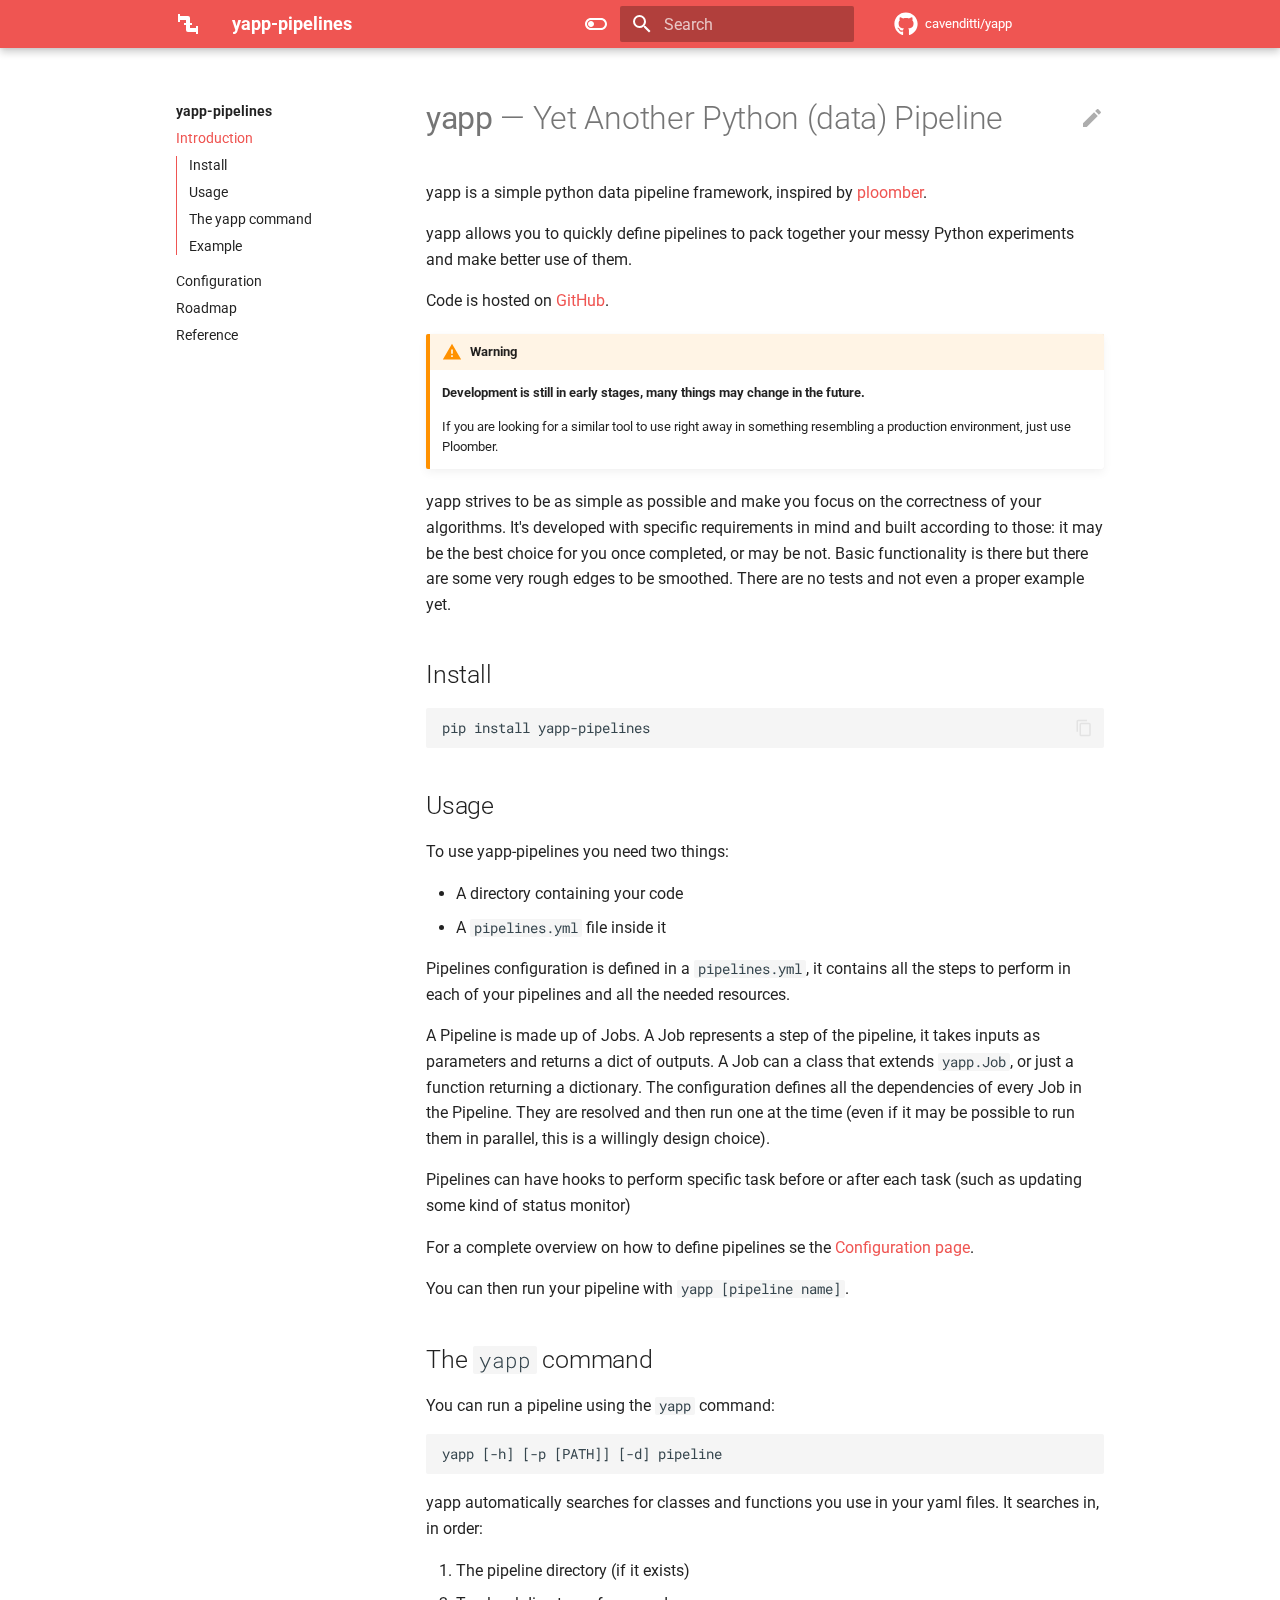
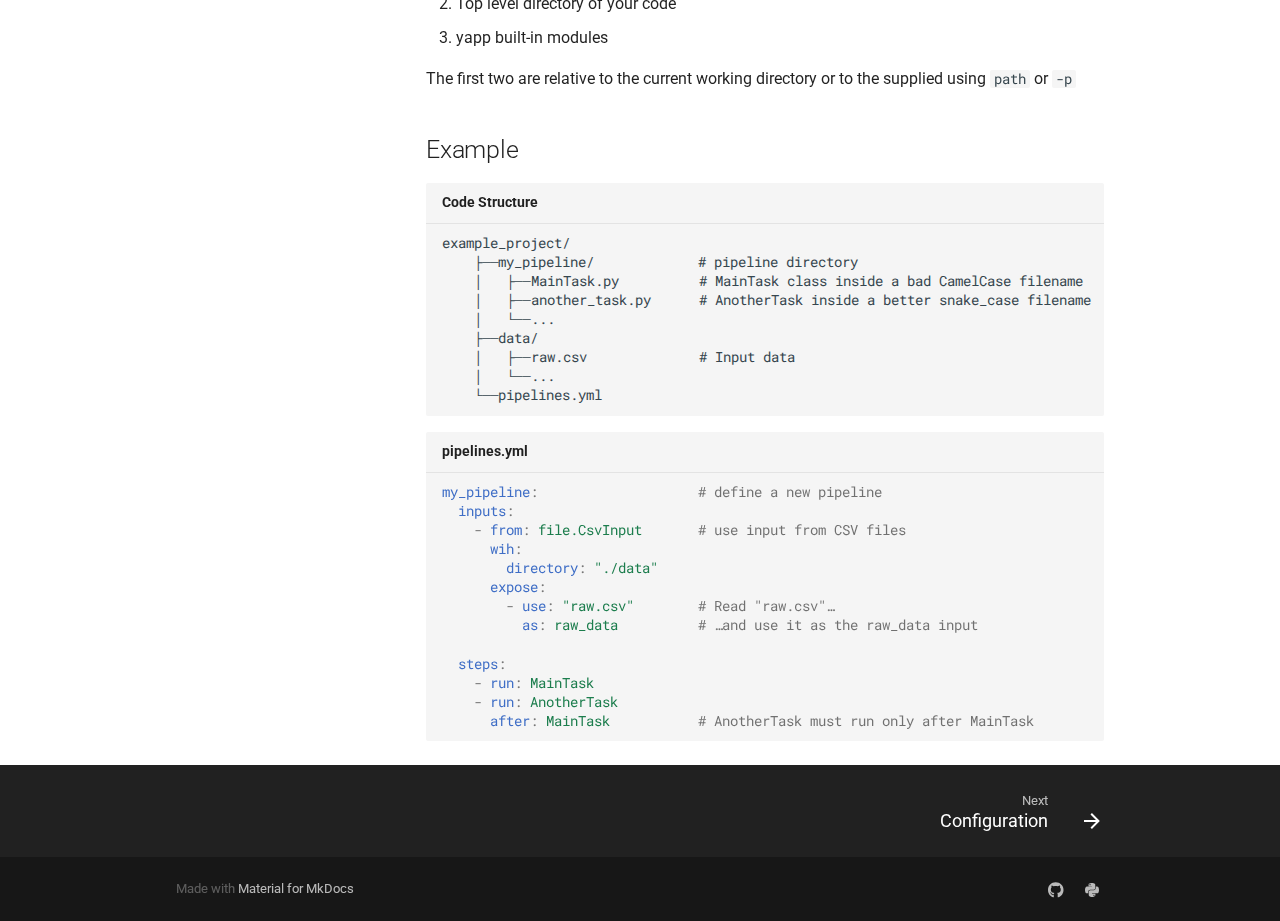
==== commit 05d2ce31: "Deployed 10f5df2 with MkDocs version: 1.3.0" ====
--- a/index.html
+++ b/index.html
@@ -284,13 +284,6 @@
         <li class="md-nav__item">
   <a href="#the-yapp-command" class="md-nav__link">
     The yapp command
-  </a>
-  
-</li>
-      
-        <li class="md-nav__item">
-  <a href="#planned-features-and-changes" class="md-nav__link">
-    Planned features and changes:
   </a>
   
 </li>
@@ -405,7 +398,7 @@
 willingly design choice).</p>
 <p>Pipelines can have hooks to perform specific task before or after each task (such as updating some
 kind of status monitor)</p>
-<p>For a complete overview on how to define pipelines se the <a href="https://github.com/cavenditti/yapp/wiki/pipelines.yml">documentation in the wiki.</a></p>
+<p>For a complete overview on how to define pipelines se the <a href="configuration/">Configuration page</a>.</p>
 <p>You can then run your pipeline with <code>yapp [pipeline name]</code>.</p>
 <h2 id="the-yapp-command">The <code>yapp</code> command</h2>
 <p>You can run a pipeline using the <code>yapp</code> command:
@@ -419,20 +412,6 @@
 <li>yapp built-in modules</li>
 </ol>
 <p>The first two are relative to the current working directory or to the supplied using <code>path</code> or <code>-p</code></p>
-<h2 id="planned-features-and-changes">Planned features and changes:</h2>
-<ul>
-<li>new detailed pipelines.yml specification</li>
-<li>A good and working example</li>
-<li>Better comprehensive docstrings</li>
-<li>Better tests</li>
-<li>Pipeline status monitor class with an example</li>
-<li>Allow importing from Jupyter notebooks</li>
-<li>Inputs aliases</li>
-<li>Consider permitting repeted tasks in a single pipeline (can this be useful?)</li>
-<li>For each step, keep track of the inputs required in future steps. So that unneeded ones can be
-   removed from memory</li>
-<li>Graph data flow between jobs</li>
-</ul>
 <h2 id="example">Example</h2>
 <div class="highlight"><span class="filename">Code Structure</span><pre><span></span><code><a id="__codelineno-2-1" name="__codelineno-2-1" href="#__codelineno-2-1"></a>example_project/
 <a id="__codelineno-2-2" name="__codelineno-2-2" href="#__codelineno-2-2"></a>    ├──my_pipeline/             # pipeline directory
@@ -446,16 +425,17 @@
 </code></pre></div>
 <div class="highlight"><span class="filename">pipelines.yml</span><pre><span></span><code><a id="__codelineno-3-1" name="__codelineno-3-1" href="#__codelineno-3-1"></a><span class="nt">my_pipeline</span><span class="p">:</span><span class="w">                    </span><span class="c1"># define a new pipeline</span><span class="w"></span>
 <a id="__codelineno-3-2" name="__codelineno-3-2" href="#__codelineno-3-2"></a><span class="w">  </span><span class="nt">inputs</span><span class="p">:</span><span class="w"></span>
-<a id="__codelineno-3-3" name="__codelineno-3-3" href="#__codelineno-3-3"></a><span class="w">    </span><span class="p p-Indicator">-</span><span class="w"> </span><span class="nt">file.CsvInput</span><span class="p">:</span><span class="w">            </span><span class="c1"># use input from CSV files</span><span class="w"></span>
-<a id="__codelineno-3-4" name="__codelineno-3-4" href="#__codelineno-3-4"></a><span class="w">        </span><span class="nt">directory</span><span class="p">:</span><span class="w"> </span><span class="s">&quot;./data&quot;</span><span class="w"></span>
-<a id="__codelineno-3-5" name="__codelineno-3-5" href="#__codelineno-3-5"></a>
-<a id="__codelineno-3-6" name="__codelineno-3-6" href="#__codelineno-3-6"></a><span class="w">  </span><span class="nt">expose</span><span class="p">:</span><span class="w"></span>
-<a id="__codelineno-3-7" name="__codelineno-3-7" href="#__codelineno-3-7"></a><span class="w">    </span><span class="p p-Indicator">-</span><span class="w"> </span><span class="nt">file.CsvInput</span><span class="p">:</span><span class="w"></span>
-<a id="__codelineno-3-8" name="__codelineno-3-8" href="#__codelineno-3-8"></a><span class="w">      </span><span class="p p-Indicator">-</span><span class="w"> </span><span class="s">&quot;raw.csv&quot;</span><span class="p p-Indicator">:</span><span class="w"> </span><span class="l l-Scalar l-Scalar-Plain">raw_data</span><span class="w">     </span><span class="c1"># Read &quot;raw.csv&quot; and use it as the raw_data input</span><span class="w"></span>
+<a id="__codelineno-3-3" name="__codelineno-3-3" href="#__codelineno-3-3"></a><span class="w">    </span><span class="p p-Indicator">-</span><span class="w"> </span><span class="nt">from</span><span class="p">:</span><span class="w"> </span><span class="l l-Scalar l-Scalar-Plain">file.CsvInput</span><span class="w">       </span><span class="c1"># use input from CSV files</span><span class="w"></span>
+<a id="__codelineno-3-4" name="__codelineno-3-4" href="#__codelineno-3-4"></a><span class="w">      </span><span class="nt">wih</span><span class="p">:</span><span class="w"></span>
+<a id="__codelineno-3-5" name="__codelineno-3-5" href="#__codelineno-3-5"></a><span class="w">        </span><span class="nt">directory</span><span class="p">:</span><span class="w"> </span><span class="s">&quot;./data&quot;</span><span class="w"></span>
+<a id="__codelineno-3-6" name="__codelineno-3-6" href="#__codelineno-3-6"></a><span class="w">      </span><span class="nt">expose</span><span class="p">:</span><span class="w"></span>
+<a id="__codelineno-3-7" name="__codelineno-3-7" href="#__codelineno-3-7"></a><span class="w">        </span><span class="p p-Indicator">-</span><span class="w"> </span><span class="nt">use</span><span class="p">:</span><span class="w"> </span><span class="s">&quot;raw.csv&quot;</span><span class="w">        </span><span class="c1"># Read &quot;raw.csv&quot;…</span><span class="w"></span>
+<a id="__codelineno-3-8" name="__codelineno-3-8" href="#__codelineno-3-8"></a><span class="w">          </span><span class="nt">as</span><span class="p">:</span><span class="w"> </span><span class="l l-Scalar l-Scalar-Plain">raw_data</span><span class="w">          </span><span class="c1"># …and use it as the raw_data input</span><span class="w"></span>
 <a id="__codelineno-3-9" name="__codelineno-3-9" href="#__codelineno-3-9"></a>
 <a id="__codelineno-3-10" name="__codelineno-3-10" href="#__codelineno-3-10"></a><span class="w">  </span><span class="nt">steps</span><span class="p">:</span><span class="w"></span>
-<a id="__codelineno-3-11" name="__codelineno-3-11" href="#__codelineno-3-11"></a><span class="w">    </span><span class="p p-Indicator">-</span><span class="w"> </span><span class="nt">MainTask</span><span class="p">:</span><span class="w"></span>
-<a id="__codelineno-3-12" name="__codelineno-3-12" href="#__codelineno-3-12"></a><span class="w">    </span><span class="p p-Indicator">-</span><span class="w"> </span><span class="nt">AnotherTask</span><span class="p">:</span><span class="w"> </span><span class="l l-Scalar l-Scalar-Plain">MainTask</span><span class="w">     </span><span class="c1"># AnotherTask must be run after MainTask</span><span class="w"></span>
+<a id="__codelineno-3-11" name="__codelineno-3-11" href="#__codelineno-3-11"></a><span class="w">    </span><span class="p p-Indicator">-</span><span class="w"> </span><span class="nt">run</span><span class="p">:</span><span class="w"> </span><span class="l l-Scalar l-Scalar-Plain">MainTask</span><span class="w"></span>
+<a id="__codelineno-3-12" name="__codelineno-3-12" href="#__codelineno-3-12"></a><span class="w">    </span><span class="p p-Indicator">-</span><span class="w"> </span><span class="nt">run</span><span class="p">:</span><span class="w"> </span><span class="l l-Scalar l-Scalar-Plain">AnotherTask</span><span class="w"></span>
+<a id="__codelineno-3-13" name="__codelineno-3-13" href="#__codelineno-3-13"></a><span class="w">      </span><span class="nt">after</span><span class="p">:</span><span class="w"> </span><span class="l l-Scalar l-Scalar-Plain">MainTask</span><span class="w">           </span><span class="c1"># AnotherTask must run only after MainTask</span><span class="w"></span>
 </code></pre></div>
 
               
